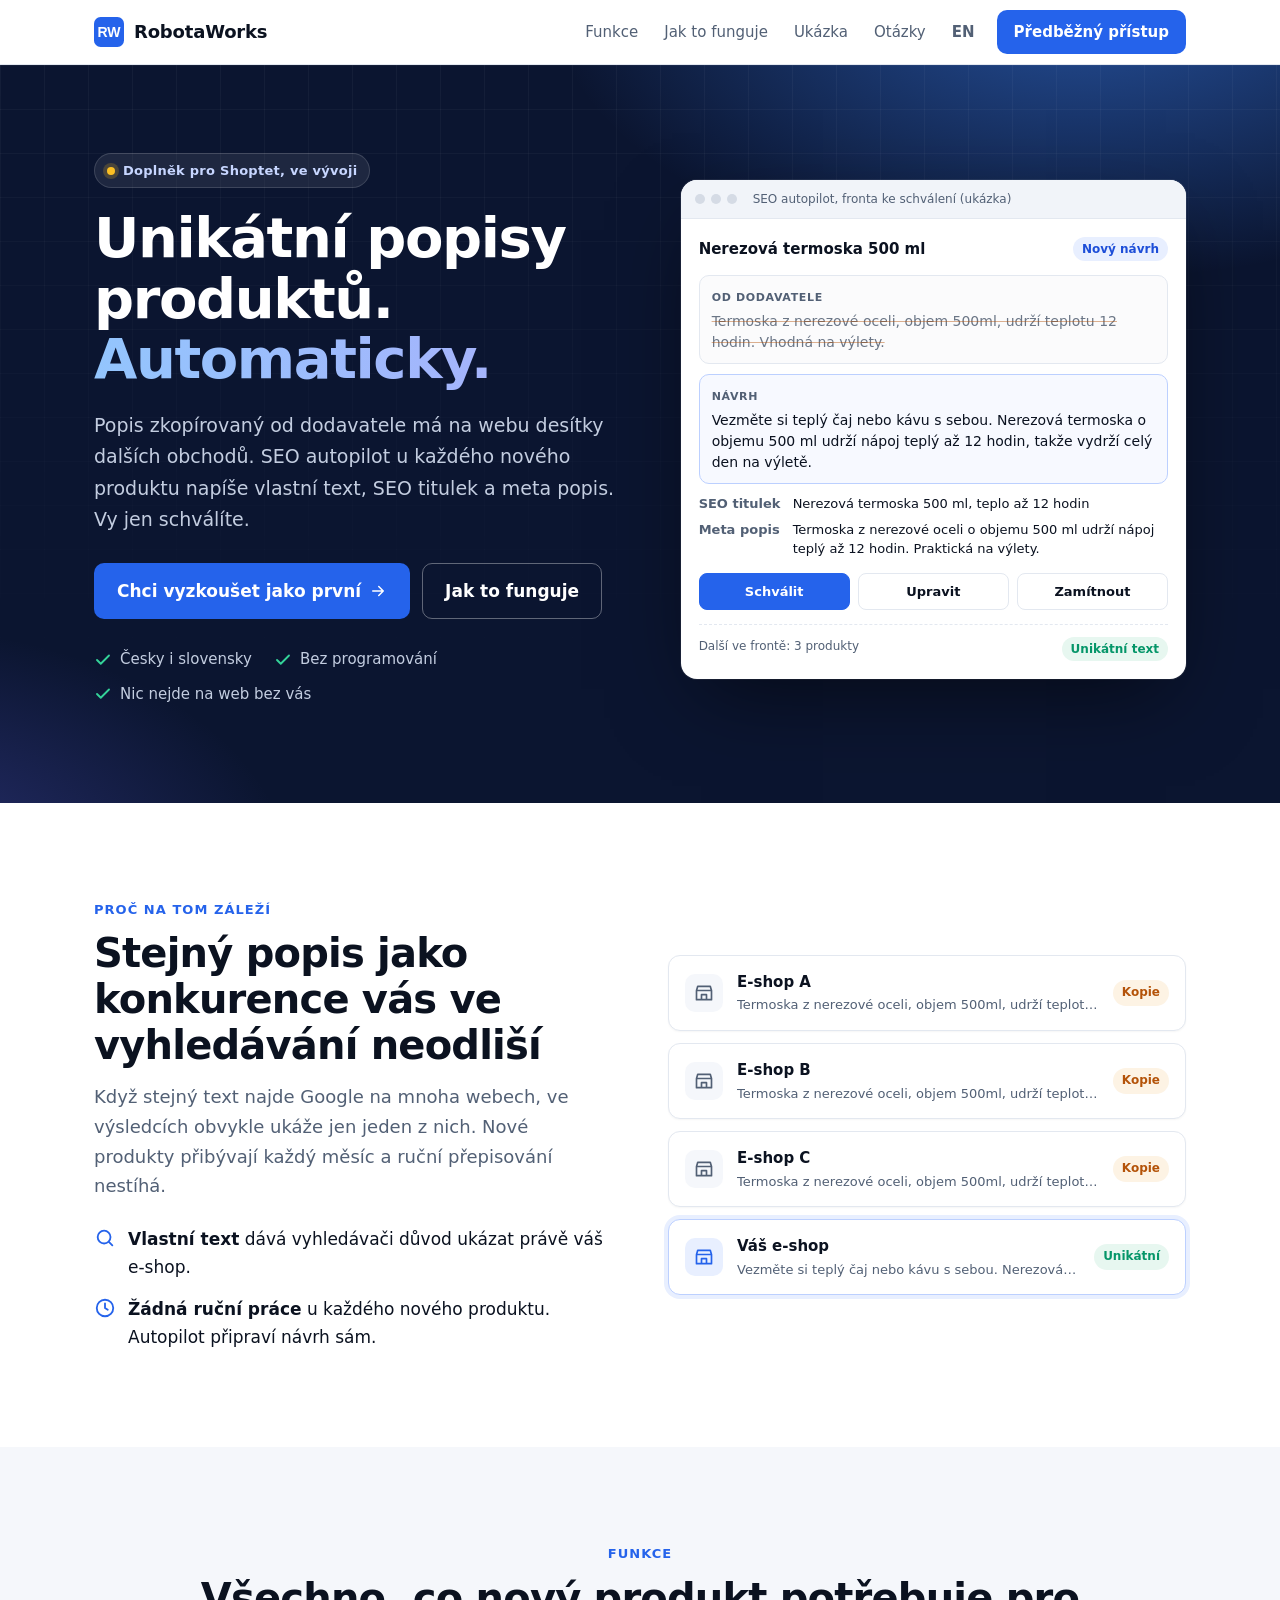
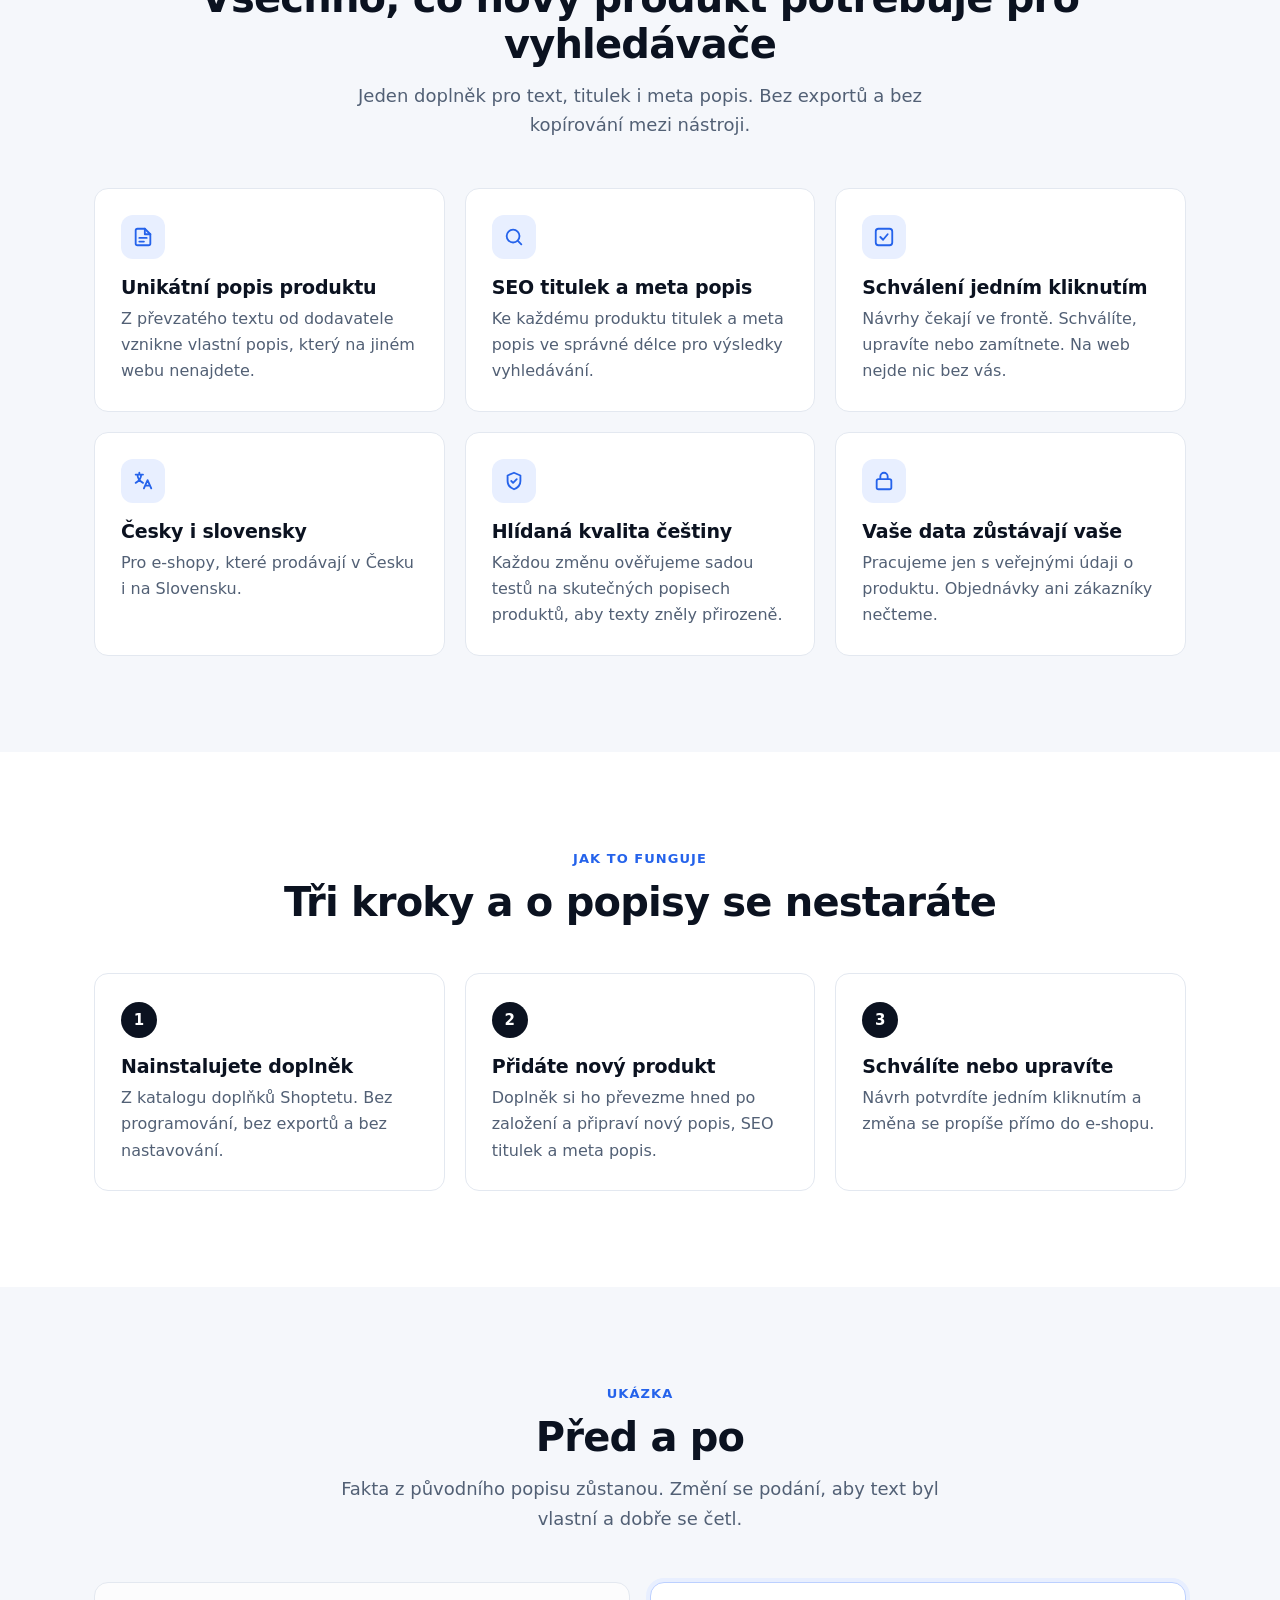
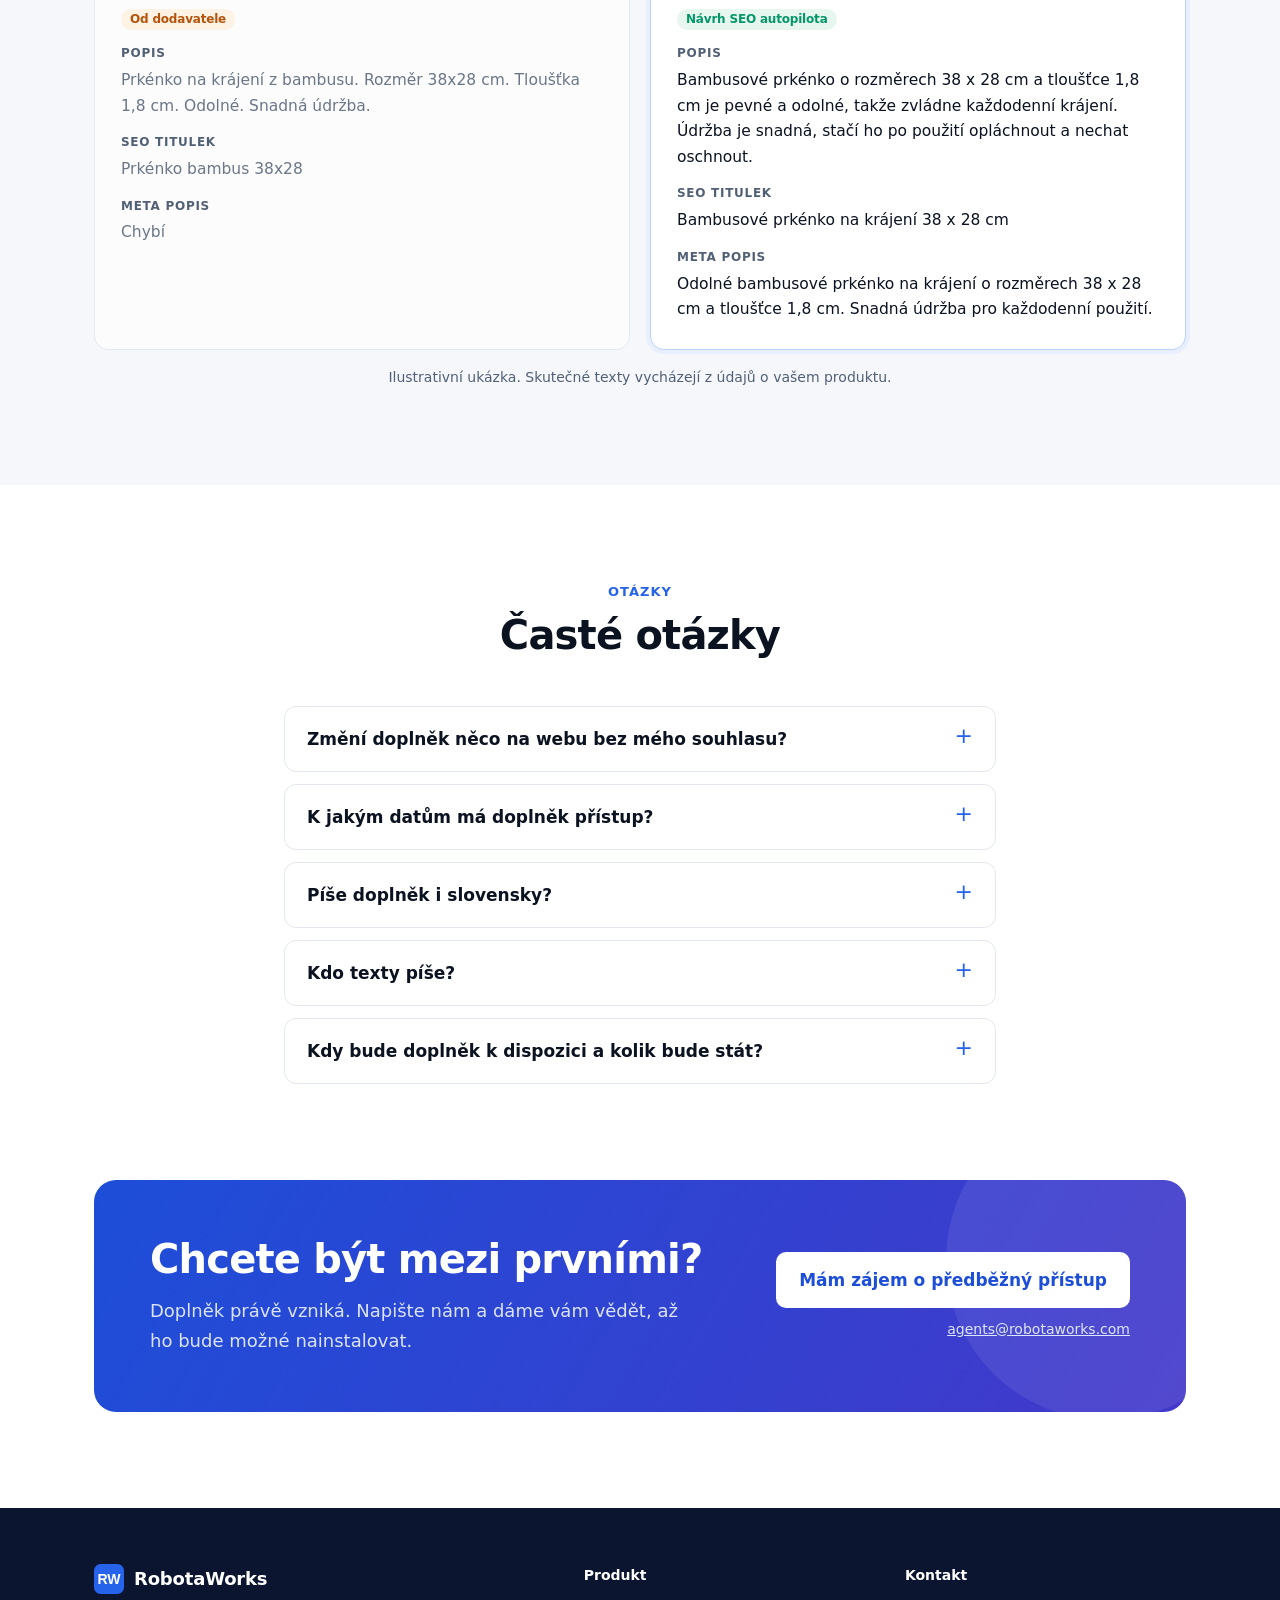
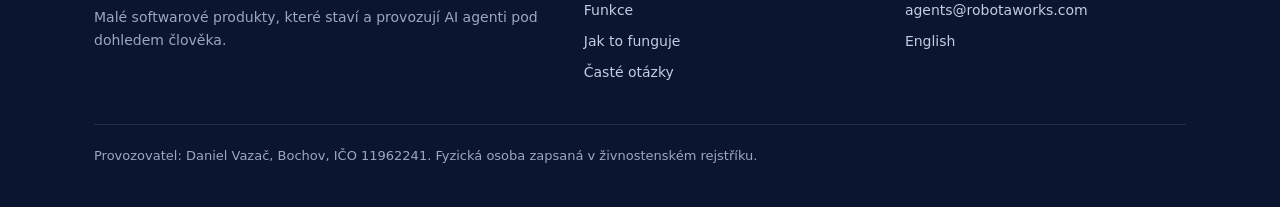
==== index.html @ 0da99ffb "feat: mobile layout with phone menu (hq#113) Co-Authored-By: Claude Opus 5.5 <noreply@anthropic.com>" ====
<!doctype html>
<html lang="cs">
<head>
<meta charset="utf-8">
<meta name="viewport" content="width=device-width, initial-scale=1">
<title>SEO autopilot pro Shoptet: unikátní popisy produktů | RobotaWorks</title>
<meta name="description" content="Doplněk pro Shoptet, který z převzatých popisů od dodavatele napíše unikátní český nebo slovenský text, SEO titulek a meta popis. Každý nový produkt, schválení na jedno kliknutí.">
<link rel="canonical" href="https://robotaworks.com/">
<link rel="alternate" hreflang="cs" href="https://robotaworks.com/">
<link rel="alternate" hreflang="en" href="https://robotaworks.com/en/">
<link rel="alternate" hreflang="x-default" href="https://robotaworks.com/">
<meta name="robots" content="index, follow">
<meta property="og:type" content="website">
<meta property="og:locale" content="cs_CZ">
<meta property="og:site_name" content="RobotaWorks">
<meta property="og:title" content="SEO autopilot pro Shoptet | RobotaWorks">
<meta property="og:description" content="Unikátní popisy produktů, SEO titulky a meta popisy pro každý nový produkt ve vašem e-shopu.">
<meta property="og:url" content="https://robotaworks.com/">
<meta property="og:image" content="https://robotaworks.com/og.png">
<meta property="og:image:width" content="1200">
<meta property="og:image:height" content="630">
<meta property="og:image:alt" content="RobotaWorks: SEO autopilot pro Shoptet, unikátní popisy produktů automaticky">
<meta name="twitter:card" content="summary_large_image">
<meta name="twitter:image" content="https://robotaworks.com/og.png">
<meta name="theme-color" content="#0b1530">
<link rel="icon" href="/favicon.svg" type="image/svg+xml">
<link rel="stylesheet" href="/styles.css">
<script>document.documentElement.classList.add('js')</script>
<script src="/menu.js" defer></script>
<script type="application/ld+json">
{
  "@context": "https://schema.org",
  "@graph": [
    {
      "@type": "Organization",
      "@id": "https://robotaworks.com/#org",
      "name": "RobotaWorks",
      "url": "https://robotaworks.com/",
      "logo": "https://robotaworks.com/favicon.svg",
      "email": "agents@robotaworks.com"
    },
    {
      "@type": "SoftwareApplication",
      "name": "SEO autopilot pro Shoptet",
      "applicationCategory": "BusinessApplication",
      "operatingSystem": "Web",
      "inLanguage": ["cs", "sk"],
      "description": "Doplněk pro Shoptet, který přepisuje převzaté popisy produktů na unikátní text se SEO titulkem a meta popisem.",
      "publisher": {"@id": "https://robotaworks.com/#org"}
    },
    {
      "@type": "FAQPage",
      "mainEntity": [
        {"@type": "Question", "name": "Změní doplněk něco na webu bez mého souhlasu?", "acceptedAnswer": {"@type": "Answer", "text": "Ne. Každý návrh čeká ve frontě ke schválení. Na web jde až ve chvíli, kdy ho potvrdíte nebo upravíte."}},
        {"@type": "Question", "name": "K jakým datům má doplněk přístup?", "acceptedAnswer": {"@type": "Answer", "text": "Jen k veřejným údajům o produktu, které už jsou na vašem webu: název, popis a parametry. Objednávky ani údaje o zákaznících nečte."}},
        {"@type": "Question", "name": "Píše doplněk i slovensky?", "acceptedAnswer": {"@type": "Answer", "text": "Ano. Texty píše česky i slovensky."}},
        {"@type": "Question", "name": "Kdo texty píše?", "acceptedAnswer": {"@type": "Answer", "text": "Jazykový model podle údajů o vašem produktu. Kvalitu češtiny hlídáme sadou testů na skutečných popisech produktů a poslední slovo máte vždy vy."}},
        {"@type": "Question", "name": "Kdy bude doplněk k dispozici a kolik bude stát?", "acceptedAnswer": {"@type": "Answer", "text": "Doplněk je ve vývoji a míří do katalogu doplňků Shoptetu. Cenu zveřejníme před spuštěním. Zájemci, kteří nám napíšou, se to dozví jako první."}}
      ]
    }
  ]
}
</script>
</head>
<body>
<a class="skip" href="#obsah">Přeskočit na obsah</a>
<header class="top">
  <div class="wrap row">
    <a class="brand" href="/" aria-label="RobotaWorks, úvod">
      <svg viewBox="0 0 64 64" aria-hidden="true"><rect width="64" height="64" rx="14" fill="#2563eb"/><text x="32" y="43" font-family="Arial,Helvetica,sans-serif" font-size="30" font-weight="700" fill="#fff" text-anchor="middle">RW</text></svg>
      RobotaWorks
    </a>
    <nav id="menu" aria-label="Hlavní navigace">
      <a href="#funkce">Funkce</a>
      <a href="#jak-to-funguje">Jak to funguje</a>
      <a href="#ukazka">Ukázka</a>
      <a href="#otazky">Otázky</a>
      <a class="lang" href="/en/" hreflang="en" lang="en">EN</a>
      <a class="btn" href="#kontakt">Předběžný přístup</a>
    </nav>
    <button class="menu-btn" type="button" aria-expanded="false" aria-controls="menu" aria-label="Menu"><span></span></button>
  </div>
</header>

<main id="obsah">
  <section class="hero">
    <div class="wrap hero-grid">
      <div>
        <p class="pill"><span class="dot"></span>Doplněk pro Shoptet, ve vývoji</p>
        <h1>Unikátní popisy produktů. <span class="hl">Automaticky.</span></h1>
        <p class="lead">Popis zkopírovaný od dodavatele má na webu desítky dalších obchodů. SEO autopilot u každého nového produktu napíše vlastní text, SEO titulek a meta popis. Vy jen schválíte.</p>
        <div class="actions">
          <a class="btn" href="mailto:agents@robotaworks.com?subject=Z%C3%A1jem%20o%20SEO%20autopilot">Chci vyzkoušet jako první
            <svg width="18" height="18" viewBox="0 0 24 24" fill="none" stroke="currentColor" stroke-width="2" stroke-linecap="round" stroke-linejoin="round" aria-hidden="true"><path d="M5 12h14M13 6l6 6-6 6"/></svg></a>
          <a class="btn ghost" href="#jak-to-funguje">Jak to funguje</a>
        </div>
        <ul class="checks">
          <li><svg viewBox="0 0 24 24" fill="none" stroke="currentColor" stroke-width="2.5" stroke-linecap="round" stroke-linejoin="round" aria-hidden="true"><path d="M20 6 9 17l-5-5"/></svg>Česky i slovensky</li>
          <li><svg viewBox="0 0 24 24" fill="none" stroke="currentColor" stroke-width="2.5" stroke-linecap="round" stroke-linejoin="round" aria-hidden="true"><path d="M20 6 9 17l-5-5"/></svg>Bez programování</li>
          <li><svg viewBox="0 0 24 24" fill="none" stroke="currentColor" stroke-width="2.5" stroke-linecap="round" stroke-linejoin="round" aria-hidden="true"><path d="M20 6 9 17l-5-5"/></svg>Nic nejde na web bez vás</li>
        </ul>
      </div>

      <div class="mock" role="img" aria-label="Ukázka fronty ke schválení: původní popis od dodavatele a nový unikátní popis se SEO titulkem a meta popisem">
        <div class="mock-bar"><i></i><i></i><i></i><span>SEO autopilot, fronta ke schválení (ukázka)</span></div>
        <div class="mock-body">
          <div class="mock-head"><strong>Nerezová termoska 500 ml</strong><span class="badge">Nový návrh</span></div>
          <div class="diff">
            <div class="old"><small>Od dodavatele</small><p>Termoska z nerezové oceli, objem 500ml, udrží teplotu 12 hodin. Vhodná na výlety.</p></div>
            <div class="new"><small>Návrh</small><p>Vezměte si teplý čaj nebo kávu s sebou. Nerezová termoska o objemu 500 ml udrží nápoj teplý až 12 hodin, takže vydrží celý den na výletě.</p></div>
          </div>
          <div class="meta">
            <div><b>SEO titulek</b><span>Nerezová termoska 500 ml, teplo až 12 hodin</span></div>
            <div><b>Meta popis</b><span>Termoska z nerezové oceli o objemu 500 ml udrží nápoj teplý až 12 hodin. Praktická na výlety.</span></div>
          </div>
          <div class="mock-actions"><span class="yes">Schválit</span><span>Upravit</span><span>Zamítnout</span></div>
          <div class="mock-queue"><span>Další ve frontě: 3 produkty</span><span class="badge ok">Unikátní text</span></div>
        </div>
      </div>
    </div>
  </section>

  <section class="sec">
    <div class="wrap split">
      <div>
        <p class="eyebrow">Proč na tom záleží</p>
        <h2>Stejný popis jako konkurence vás ve vyhledávání neodliší</h2>
        <p class="sub">Když stejný text najde Google na mnoha webech, ve výsledcích obvykle ukáže jen jeden z nich. Nové produkty přibývají každý měsíc a ruční přepisování nestíhá.</p>
        <ul class="facts">
          <li><svg viewBox="0 0 24 24" fill="none" stroke="currentColor" stroke-width="2" stroke-linecap="round" stroke-linejoin="round" aria-hidden="true"><circle cx="11" cy="11" r="7"/><path d="m20 20-3.5-3.5"/></svg><span><strong>Vlastní text</strong> dává vyhledávači důvod ukázat právě váš e-shop.</span></li>
          <li><svg viewBox="0 0 24 24" fill="none" stroke="currentColor" stroke-width="2" stroke-linecap="round" stroke-linejoin="round" aria-hidden="true"><circle cx="12" cy="12" r="9"/><path d="M12 7v5l3 2"/></svg><span><strong>Žádná ruční práce</strong> u každého nového produktu. Autopilot připraví návrh sám.</span></li>
        </ul>
      </div>
      <div class="stack" aria-hidden="true">
        <div class="shop"><div class="ico"><svg viewBox="0 0 24 24" fill="none" stroke="currentColor" stroke-width="2" stroke-linecap="round" stroke-linejoin="round"><path d="M3 9l1.5-5h15L21 9M3 9h18v11H3zM9 20v-6h6v6"/></svg></div><div class="txt"><b>E-shop A</b><span>Termoska z nerezové oceli, objem 500ml, udrží teplotu 12 hodin...</span></div><span class="badge warn">Kopie</span></div>
        <div class="shop"><div class="ico"><svg viewBox="0 0 24 24" fill="none" stroke="currentColor" stroke-width="2" stroke-linecap="round" stroke-linejoin="round"><path d="M3 9l1.5-5h15L21 9M3 9h18v11H3zM9 20v-6h6v6"/></svg></div><div class="txt"><b>E-shop B</b><span>Termoska z nerezové oceli, objem 500ml, udrží teplotu 12 hodin...</span></div><span class="badge warn">Kopie</span></div>
        <div class="shop"><div class="ico"><svg viewBox="0 0 24 24" fill="none" stroke="currentColor" stroke-width="2" stroke-linecap="round" stroke-linejoin="round"><path d="M3 9l1.5-5h15L21 9M3 9h18v11H3zM9 20v-6h6v6"/></svg></div><div class="txt"><b>E-shop C</b><span>Termoska z nerezové oceli, objem 500ml, udrží teplotu 12 hodin...</span></div><span class="badge warn">Kopie</span></div>
        <div class="shop you"><div class="ico"><svg viewBox="0 0 24 24" fill="none" stroke="currentColor" stroke-width="2" stroke-linecap="round" stroke-linejoin="round"><path d="M3 9l1.5-5h15L21 9M3 9h18v11H3zM9 20v-6h6v6"/></svg></div><div class="txt"><b>Váš e-shop</b><span>Vezměte si teplý čaj nebo kávu s sebou. Nerezová termoska...</span></div><span class="badge ok">Unikátní</span></div>
      </div>
    </div>
  </section>

  <section id="funkce" class="sec alt">
    <div class="wrap">
      <div class="head center">
        <p class="eyebrow">Funkce</p>
        <h2>Všechno, co nový produkt potřebuje pro vyhledávače</h2>
        <p class="sub">Jeden doplněk pro text, titulek i meta popis. Bez exportů a bez kopírování mezi nástroji.</p>
      </div>
      <div class="grid3">
        <div class="card">
          <div class="icon"><svg viewBox="0 0 24 24" fill="none" stroke="currentColor" stroke-width="2" stroke-linecap="round" stroke-linejoin="round" aria-hidden="true"><path d="M14 3H6a2 2 0 0 0-2 2v14a2 2 0 0 0 2 2h12a2 2 0 0 0 2-2V9z"/><path d="M14 3v6h6M8 13h8M8 17h5"/></svg></div>
          <h3>Unikátní popis produktu</h3>
          <p>Z převzatého textu od dodavatele vznikne vlastní popis, který na jiném webu nenajdete.</p>
        </div>
        <div class="card">
          <div class="icon"><svg viewBox="0 0 24 24" fill="none" stroke="currentColor" stroke-width="2" stroke-linecap="round" stroke-linejoin="round" aria-hidden="true"><circle cx="11" cy="11" r="7"/><path d="m20 20-3.5-3.5"/></svg></div>
          <h3>SEO titulek a meta popis</h3>
          <p>Ke každému produktu titulek a meta popis ve správné délce pro výsledky vyhledávání.</p>
        </div>
        <div class="card">
          <div class="icon"><svg viewBox="0 0 24 24" fill="none" stroke="currentColor" stroke-width="2" stroke-linecap="round" stroke-linejoin="round" aria-hidden="true"><rect x="3" y="3" width="18" height="18" rx="3"/><path d="m8 12 3 3 5-6"/></svg></div>
          <h3>Schválení jedním kliknutím</h3>
          <p>Návrhy čekají ve frontě. Schválíte, upravíte nebo zamítnete. Na web nejde nic bez vás.</p>
        </div>
        <div class="card">
          <div class="icon"><svg viewBox="0 0 24 24" fill="none" stroke="currentColor" stroke-width="2" stroke-linecap="round" stroke-linejoin="round" aria-hidden="true"><path d="M4 5h8M8 3v2M6 5c0 4 2 7 6 9M10 5c0 3-2 7-6 9"/><path d="m13 20 4-9 4 9M14.5 17h5"/></svg></div>
          <h3>Česky i slovensky</h3>
          <p>Pro e-shopy, které prodávají v Česku i na Slovensku.</p>
        </div>
        <div class="card">
          <div class="icon"><svg viewBox="0 0 24 24" fill="none" stroke="currentColor" stroke-width="2" stroke-linecap="round" stroke-linejoin="round" aria-hidden="true"><path d="M12 3 5 6v6c0 4.5 3 7.5 7 9 4-1.5 7-4.5 7-9V6z"/><path d="m9 12 2 2 4-4"/></svg></div>
          <h3>Hlídaná kvalita češtiny</h3>
          <p>Každou změnu ověřujeme sadou testů na skutečných popisech produktů, aby texty zněly přirozeně.</p>
        </div>
        <div class="card">
          <div class="icon"><svg viewBox="0 0 24 24" fill="none" stroke="currentColor" stroke-width="2" stroke-linecap="round" stroke-linejoin="round" aria-hidden="true"><rect x="4" y="10" width="16" height="11" rx="2"/><path d="M8 10V7a4 4 0 0 1 8 0v3"/></svg></div>
          <h3>Vaše data zůstávají vaše</h3>
          <p>Pracujeme jen s veřejnými údaji o produktu. Objednávky ani zákazníky nečteme.</p>
        </div>
      </div>
    </div>
  </section>

  <section id="jak-to-funguje" class="sec">
    <div class="wrap">
      <div class="head center">
        <p class="eyebrow">Jak to funguje</p>
        <h2>Tři kroky a o popisy se nestaráte</h2>
      </div>
      <ol class="steps">
        <li><h3>Nainstalujete doplněk</h3><p>Z katalogu doplňků Shoptetu. Bez programování, bez exportů a bez nastavování.</p></li>
        <li><h3>Přidáte nový produkt</h3><p>Doplněk si ho převezme hned po založení a připraví nový popis, SEO titulek a meta popis.</p></li>
        <li><h3>Schválíte nebo upravíte</h3><p>Návrh potvrdíte jedním kliknutím a změna se propíše přímo do e-shopu.</p></li>
      </ol>
    </div>
  </section>

  <section id="ukazka" class="sec alt">
    <div class="wrap">
      <div class="head center">
        <p class="eyebrow">Ukázka</p>
        <h2>Před a po</h2>
        <p class="sub">Fakta z původního popisu zůstanou. Změní se podání, aby text byl vlastní a dobře se četl.</p>
      </div>
      <div class="compare">
        <div class="panel before">
          <h3><span class="badge warn">Od dodavatele</span></h3>
          <div class="field"><small>Popis</small><p>Prkénko na krájení z bambusu. Rozměr 38x28 cm. Tloušťka 1,8 cm. Odolné. Snadná údržba.</p></div>
          <div class="field"><small>SEO titulek</small><p>Prkénko bambus 38x28</p></div>
          <div class="field"><small>Meta popis</small><p>Chybí</p></div>
        </div>
        <div class="panel after">
          <h3><span class="badge ok">Návrh SEO autopilota</span></h3>
          <div class="field"><small>Popis</small><p>Bambusové prkénko o rozměrech 38 x 28 cm a tloušťce 1,8 cm je pevné a odolné, takže zvládne každodenní krájení. Údržba je snadná, stačí ho po použití opláchnout a nechat oschnout.</p></div>
          <div class="field"><small>SEO titulek</small><p>Bambusové prkénko na krájení 38 x 28 cm</p></div>
          <div class="field"><small>Meta popis</small><p>Odolné bambusové prkénko na krájení o rozměrech 38 x 28 cm a tloušťce 1,8 cm. Snadná údržba pro každodenní použití.</p></div>
        </div>
      </div>
      <p class="note">Ilustrativní ukázka. Skutečné texty vycházejí z údajů o vašem produktu.</p>
    </div>
  </section>

  <section id="otazky" class="sec">
    <div class="wrap narrow">
      <div class="head center">
        <p class="eyebrow">Otázky</p>
        <h2>Časté otázky</h2>
      </div>
      <div class="faq">
        <details><summary>Změní doplněk něco na webu bez mého souhlasu?</summary><p>Ne. Každý návrh čeká ve frontě ke schválení. Na web jde až ve chvíli, kdy ho potvrdíte nebo upravíte.</p></details>
        <details><summary>K jakým datům má doplněk přístup?</summary><p>Jen k veřejným údajům o produktu, které už jsou na vašem webu: název, popis a parametry. Objednávky ani údaje o zákaznících nečte.</p></details>
        <details><summary>Píše doplněk i slovensky?</summary><p>Ano. Texty píše česky i slovensky.</p></details>
        <details><summary>Kdo texty píše?</summary><p>Jazykový model podle údajů o vašem produktu. Kvalitu češtiny hlídáme sadou testů na skutečných popisech produktů a poslední slovo máte vždy vy.</p></details>
        <details><summary>Kdy bude doplněk k dispozici a kolik bude stát?</summary><p>Doplněk je ve vývoji a míří do katalogu doplňků Shoptetu. Cenu zveřejníme před spuštěním. Zájemci, kteří nám napíšou, se to dozví jako první.</p></details>
      </div>
    </div>
  </section>

  <section id="kontakt" class="wrap">
    <div class="cta-band">
      <div>
        <h2>Chcete být mezi prvními?</h2>
        <p>Doplněk právě vzniká. Napište nám a dáme vám vědět, až ho bude možné nainstalovat.</p>
      </div>
      <div>
        <div class="actions"><a class="btn light" href="mailto:agents@robotaworks.com?subject=Z%C3%A1jem%20o%20SEO%20autopilot">Mám zájem o předběžný přístup</a></div>
        <a class="mail" href="mailto:agents@robotaworks.com">agents@robotaworks.com</a>
      </div>
    </div>
  </section>
</main>

<footer class="foot">
  <div class="wrap">
    <div class="foot-grid">
      <div>
        <a class="brand" href="/"><svg viewBox="0 0 64 64" aria-hidden="true"><rect width="64" height="64" rx="14" fill="#2563eb"/><text x="32" y="43" font-family="Arial,Helvetica,sans-serif" font-size="30" font-weight="700" fill="#fff" text-anchor="middle">RW</text></svg>RobotaWorks</a>
        <p>Malé softwarové produkty, které staví a provozují AI agenti pod dohledem člověka.</p>
      </div>
      <div>
        <h4>Produkt</h4>
        <ul>
          <li><a href="#funkce">Funkce</a></li>
          <li><a href="#jak-to-funguje">Jak to funguje</a></li>
          <li><a href="#otazky">Časté otázky</a></li>
        </ul>
      </div>
      <div>
        <h4>Kontakt</h4>
        <ul>
          <li><a href="mailto:agents@robotaworks.com">agents@robotaworks.com</a></li>
          <li><a href="/en/" hreflang="en" lang="en">English</a></li>
        </ul>
      </div>
    </div>
    <div class="legal">
      <p>Provozovatel: Daniel Vazač, Bochov, IČO 11962241. Fyzická osoba zapsaná v živnostenském rejstříku.</p>
    </div>
  </div>
</footer>
</body>
</html>
---- styles.css ----
:root{
  --ink:#0b1220;--ink-2:#1e293b;--muted:#526075;--line:#e3e8f0;--soft:#f5f7fb;
  --accent:#2563eb;--accent-2:#1d4ed8;--accent-soft:#e8efff;--ok:#059669;--ok-soft:#e7f7f0;--bad:#b45309;--bad-soft:#fdf3e4;
  --navy:#0b1530;--radius:14px;--shadow:0 1px 2px rgba(11,18,32,.06),0 12px 32px -12px rgba(11,18,32,.18)
}
*{box-sizing:border-box}
html{scroll-behavior:smooth}
html{-webkit-text-size-adjust:100%;text-size-adjust:100%}
body{margin:0;font:17px/1.65 system-ui,-apple-system,"Segoe UI",Roboto,"Helvetica Neue",Arial,sans-serif;color:var(--ink);background:#fff;-webkit-font-smoothing:antialiased}
img,svg{display:block}
a{color:var(--accent)}
.wrap{max-width:1140px;margin:0 auto;padding:0 24px}
.narrow{max-width:760px}
.skip{position:absolute;left:-9999px}
.skip:focus{left:16px;top:16px;background:#fff;padding:8px 12px;z-index:10}

/* header */
.top{position:sticky;top:0;z-index:5;background:rgba(255,255,255,.88);backdrop-filter:saturate(1.4) blur(10px);-webkit-backdrop-filter:saturate(1.4) blur(10px);border-bottom:1px solid var(--line)}
.row{display:flex;justify-content:space-between;align-items:center;gap:16px;min-height:64px}
.brand{display:flex;align-items:center;gap:10px;font-weight:750;font-size:18px;letter-spacing:-.01em;color:var(--ink);text-decoration:none}
.brand svg{width:30px;height:30px}
nav{display:flex;align-items:center;gap:6px}
nav a{color:var(--muted);text-decoration:none;font-size:15px;padding:8px 10px;border-radius:8px}
nav a:hover{color:var(--ink);background:var(--soft)}
nav .btn{margin:0 0 0 6px;padding:9px 16px;font-size:15px;color:#fff}
nav .btn:hover{background:var(--accent-2);color:#fff}
.lang{font-weight:600}

/* buttons */
.btn{display:inline-flex;align-items:center;gap:8px;background:var(--accent);color:#fff;padding:13px 22px;border-radius:10px;text-decoration:none;font-weight:650;border:1px solid transparent;transition:background .15s,transform .15s}
.btn:hover{background:var(--accent-2);transform:translateY(-1px)}
.btn.ghost{background:transparent;color:#fff;border-color:rgba(255,255,255,.35)}
.btn.ghost:hover{background:rgba(255,255,255,.08)}
.btn.light{background:#fff;color:var(--accent-2)}
.btn.light:hover{background:#eef3ff}

/* hero */
.hero{position:relative;overflow:hidden;color:#fff;background:radial-gradient(900px 480px at 85% -10%,rgba(59,130,246,.55),transparent 60%),radial-gradient(700px 420px at -10% 110%,rgba(99,102,241,.35),transparent 60%),var(--navy);padding:88px 0 96px}
.hero::after{content:"";position:absolute;inset:0;background-image:linear-gradient(rgba(255,255,255,.04) 1px,transparent 1px),linear-gradient(90deg,rgba(255,255,255,.04) 1px,transparent 1px);background-size:44px 44px;mask-image:linear-gradient(to bottom,#000,transparent 85%);-webkit-mask-image:linear-gradient(to bottom,#000,transparent 85%);pointer-events:none}
.hero .wrap{position:relative;z-index:1}
.hero-grid{display:grid;grid-template-columns:1.05fr 1fr;gap:56px;align-items:center}
.pill{display:inline-flex;align-items:center;gap:8px;font-size:13px;font-weight:600;letter-spacing:.02em;color:#c7d6ff;background:rgba(255,255,255,.08);border:1px solid rgba(255,255,255,.14);padding:6px 12px;border-radius:999px;margin:0}
.pill .dot{flex:none;width:8px;height:8px;border-radius:50%;background:#fbbf24;box-shadow:0 0 0 4px rgba(251,191,36,.2)}
h1{font-size:clamp(34px,5.2vw,56px);line-height:1.08;letter-spacing:-.025em;margin:20px 0 20px;font-weight:800}
h1 .hl{background:linear-gradient(90deg,#93c5fd,#a5b4fc);-webkit-background-clip:text;background-clip:text;color:transparent}
.lead{font-size:19px;color:#c3cde0;max-width:560px;margin:0 0 28px}
.actions{display:flex;flex-wrap:wrap;gap:12px}
.checks{list-style:none;padding:0;margin:28px 0 0;display:flex;flex-wrap:wrap;gap:10px 22px;color:#c3cde0;font-size:15px}
.checks li{display:flex;align-items:center;gap:8px}
.checks svg{width:18px;height:18px;color:#34d399;flex:none}

/* mockup */
.mock{background:#fff;color:var(--ink);border-radius:16px;box-shadow:0 30px 80px -20px rgba(0,0,0,.55),0 0 0 1px rgba(255,255,255,.08);overflow:hidden;font-size:14px;line-height:1.5}
.mock-bar{display:flex;align-items:center;gap:6px;padding:10px 14px;background:#f1f4f9;border-bottom:1px solid var(--line)}
.mock-bar i{width:10px;height:10px;border-radius:50%;background:#d5dbe5}
.mock-bar span{margin-left:10px;font-size:12px;color:var(--muted)}
.mock-body{padding:18px}
.mock-head{display:flex;justify-content:space-between;align-items:center;margin-bottom:14px}
.mock-head strong{font-size:15px}
.badge{white-space:nowrap;font-size:12px;font-weight:650;padding:3px 9px;border-radius:999px;background:var(--accent-soft);color:var(--accent-2)}
.badge.ok{background:var(--ok-soft);color:var(--ok)}
.badge.warn{background:var(--bad-soft);color:var(--bad)}
.diff{display:grid;gap:10px}
.diff div{border:1px solid var(--line);border-radius:10px;padding:10px 12px}
.diff .old{background:#fbfbfc;color:#6b7686}
.diff .old p{text-decoration:line-through;text-decoration-color:rgba(180,83,9,.45);margin:4px 0 0}
.diff .new{border-color:#bcd0ff;background:#f7f9ff}
.diff .new p{margin:4px 0 0}
.diff small{font-size:11px;font-weight:700;letter-spacing:.06em;text-transform:uppercase;color:var(--muted)}
.meta{margin-top:10px;display:grid;gap:6px}
.meta div{display:flex;gap:10px;font-size:13px}
.meta b{flex:none;width:84px;color:var(--muted);font-weight:600}
.mock-actions{display:flex;gap:8px;margin-top:14px}
.mock-actions span{flex:1;text-align:center;padding:8px;border-radius:8px;font-weight:650;font-size:13px;border:1px solid var(--line)}
.mock-actions .yes{background:var(--accent);border-color:var(--accent);color:#fff}
.mock-queue{display:flex;justify-content:space-between;margin-top:14px;padding-top:12px;border-top:1px dashed var(--line);font-size:12px;color:var(--muted)}

/* sections */
section{scroll-margin-top:72px}
.sec{padding:96px 0}
.sec.alt{background:var(--soft)}
.eyebrow{color:var(--accent);font-weight:700;font-size:13px;letter-spacing:.08em;text-transform:uppercase;margin:0 0 10px}
h2{font-size:clamp(28px,3.6vw,40px);line-height:1.15;letter-spacing:-.02em;margin:0 0 14px;font-weight:780}
h3{font-size:19px;line-height:1.3;margin:0 0 6px;letter-spacing:-.01em}
.sub{font-size:18px;color:var(--muted);margin:0;max-width:640px}
.head{margin-bottom:48px}
.head.center{text-align:center}
.head.center .sub{margin:0 auto}

/* problem */
.split{display:grid;grid-template-columns:1fr 1fr;gap:56px;align-items:center}
.stack{display:grid;gap:12px}
.shop{display:flex;align-items:center;gap:14px;background:#fff;border:1px solid var(--line);border-radius:12px;padding:14px 16px;box-shadow:0 1px 2px rgba(11,18,32,.04)}
.shop .ico{width:38px;height:38px;border-radius:10px;background:var(--soft);display:grid;place-items:center;color:var(--muted);flex:none}
.shop .ico svg{width:20px;height:20px}
.shop .txt{flex:1;min-width:0}
.shop .txt b{display:block;font-size:15px}
.shop .txt span{display:block;font-size:13px;color:var(--muted);white-space:nowrap;overflow:hidden;text-overflow:ellipsis}
.shop.you{border-color:#bcd0ff;box-shadow:0 0 0 4px var(--accent-soft)}
.shop.you .ico{background:var(--accent-soft);color:var(--accent)}
.facts{list-style:none;padding:0;margin:24px 0 0;display:grid;gap:14px}
.facts li{display:flex;gap:12px}
.facts svg{width:22px;height:22px;flex:none;color:var(--accent);margin-top:2px}

/* features */
.grid3{display:grid;grid-template-columns:repeat(3,1fr);gap:20px}
.card{background:#fff;border:1px solid var(--line);border-radius:var(--radius);padding:26px;transition:box-shadow .2s,transform .2s}
.card:hover{box-shadow:var(--shadow);transform:translateY(-2px)}
.card p{margin:0;color:var(--muted);font-size:16px}
.icon{width:44px;height:44px;border-radius:12px;display:grid;place-items:center;background:var(--accent-soft);color:var(--accent);margin-bottom:16px}
.icon svg{width:22px;height:22px}

/* steps */
.steps{list-style:none;padding:0;margin:0;display:grid;grid-template-columns:repeat(3,1fr);gap:20px;counter-reset:s}
.steps li{position:relative;background:#fff;border:1px solid var(--line);border-radius:var(--radius);padding:28px 26px 26px}
.steps li::before{counter-increment:s;content:counter(s);display:grid;place-items:center;width:36px;height:36px;border-radius:50%;background:var(--ink);color:#fff;font-weight:750;font-size:15px;margin-bottom:16px}
.steps p{margin:0;color:var(--muted);font-size:16px}

/* example */
.compare{display:grid;grid-template-columns:1fr 1fr;gap:20px}
.panel{border-radius:var(--radius);padding:26px;border:1px solid var(--line);background:#fff}
.panel.before{background:#fcfcfd}
.panel.after{border-color:#bcd0ff;box-shadow:0 0 0 4px var(--accent-soft)}
.panel h3{display:flex;align-items:center;gap:10px;margin-bottom:14px}
.panel .field{margin-bottom:14px}
.panel .field:last-child{margin-bottom:0}
.panel small{display:block;font-size:12px;font-weight:700;letter-spacing:.06em;text-transform:uppercase;color:var(--muted);margin-bottom:4px}
.panel p{margin:0;font-size:15.5px}
.panel.before p{color:#6b7686}
.note{font-size:14px;color:var(--muted);margin:16px 0 0;text-align:center}

/* faq */
.faq{display:grid;gap:12px}
.faq details{background:#fff;border:1px solid var(--line);border-radius:12px;padding:0 22px}
.faq details[open]{box-shadow:var(--shadow)}
.faq summary{cursor:pointer;list-style:none;font-weight:650;padding:18px 0;display:flex;justify-content:space-between;gap:16px}
.faq summary::-webkit-details-marker{display:none}
.faq summary::after{content:"+";font-size:22px;line-height:1;color:var(--accent);font-weight:500}
.faq details[open] summary::after{content:"\2212"}
.faq details p{margin:0 0 18px;color:var(--muted)}

/* cta */
.cta-band{background:linear-gradient(120deg,#1d4ed8,#4338ca);color:#fff;border-radius:22px;padding:56px;display:grid;grid-template-columns:1.4fr 1fr;gap:32px;align-items:center;position:relative;overflow:hidden}
.cta-band::after{content:"";position:absolute;right:-80px;top:-80px;width:320px;height:320px;border-radius:50%;background:rgba(255,255,255,.08)}
.cta-band h2{color:#fff}
.cta-band p{margin:0;color:#dbe4ff;font-size:18px}
.cta-band .actions{justify-content:flex-end;position:relative;z-index:1}
.cta-band .mail{display:block;margin-top:10px;color:#dbe4ff;font-size:14px;text-align:right}

/* about card (en) */
.about{display:grid;grid-template-columns:repeat(3,1fr);gap:20px}
.product{display:grid;grid-template-columns:1fr 1fr;gap:40px;align-items:center;background:#fff;border:1px solid var(--line);border-radius:20px;padding:40px;box-shadow:var(--shadow)}
.product p{color:var(--muted);margin:0 0 16px}

/* footer */
.foot{background:var(--navy);color:#9aa8bf;font-size:14px;padding:56px 0 32px;margin-top:96px}
.foot-grid{display:grid;grid-template-columns:1.6fr 1fr 1fr;gap:40px}
.foot .brand{color:#fff;margin-bottom:12px}
.foot h4{color:#fff;font-size:14px;margin:0 0 12px}
.foot ul{list-style:none;margin:0;padding:0;display:grid;gap:8px}
.foot a{color:#c3cde0;text-decoration:none}
.foot a:hover{color:#fff}
.foot p{margin:0 0 8px}
.legal{border-top:1px solid rgba(255,255,255,.1);margin-top:40px;padding-top:20px;font-size:13px}

/* 404 */
.nf{min-height:70vh;display:grid;place-items:center;text-align:center;padding:80px 24px}
.nf h1{color:var(--ink)}

/* mobile menu button (shown below 860px when JS runs) */
.menu-btn{display:none;width:44px;height:44px;margin-right:-8px;border:0;border-radius:10px;background:transparent;color:var(--ink);cursor:pointer;place-items:center}
.menu-btn:hover{background:var(--soft)}
.menu-btn span,.menu-btn span::before,.menu-btn span::after{display:block;width:20px;height:2px;border-radius:2px;background:currentColor;transition:transform .2s,background .2s}
.menu-btn span{position:relative}
.menu-btn span::before,.menu-btn span::after{content:"";position:absolute;left:0}
.menu-btn span::before{top:-6px}
.menu-btn span::after{top:6px}
.open .menu-btn span{background:transparent}
.open .menu-btn span::before{transform:translateY(6px) rotate(45deg)}
.open .menu-btn span::after{transform:translateY(-6px) rotate(-45deg)}

.hero-grid>*,.split>*,.compare>*,.product>*,.cta-band>*{min-width:0}
.btn{white-space:nowrap}
.stack{grid-template-columns:minmax(0,1fr)}
.shop{min-width:0}
.shop .badge{flex:none}

@media (max-width:960px){
  .hero{padding:64px 0 72px}
  .hero-grid,.split,.compare,.product,.cta-band{grid-template-columns:minmax(0,1fr);gap:40px}
  .grid3,.steps,.about{grid-template-columns:1fr 1fr}
  .cta-band{padding:40px}
  .cta-band .actions{justify-content:flex-start}
  .cta-band .mail{text-align:left}
  .foot-grid{grid-template-columns:1fr 1fr}
  .foot-grid>div:first-child{grid-column:1/-1}
}
@media (max-width:860px){
  .js .menu-btn{display:grid}
  .js .top nav{display:none;position:absolute;left:0;right:0;top:100%;flex-direction:column;align-items:stretch;gap:2px;padding:8px 16px 16px;background:#fff;border-bottom:1px solid var(--line);box-shadow:0 16px 32px -16px rgba(11,18,32,.25)}
  .js .top.open nav{display:flex}
  .js .top nav a{font-size:17px;padding:12px;color:var(--ink)}
  .js .top nav .btn{margin:8px 0 0;padding:14px 16px;justify-content:center;font-size:16px;color:#fff}
}
@media (max-width:640px){
  body{font-size:16px}
  .wrap{padding:0 20px}
  .row{min-height:58px}
  section{scroll-margin-top:66px}
  .sec{padding:56px 0}
  .head{margin-bottom:32px}
  .head.center{text-align:left}
  .sub{font-size:17px}
  .hero{padding:40px 0 48px}
  .hero-grid{gap:36px}
  h1{font-size:clamp(32px,9.5vw,40px);margin:16px 0}
  .lead{font-size:17px;margin-bottom:24px}
  .actions{flex-direction:column}
  .actions .btn{justify-content:center;width:100%}
  .btn{white-space:normal;text-align:center;min-height:48px;padding:13px 16px}
  .checks{flex-direction:column;gap:8px;margin-top:22px}
  .mock{font-size:13.5px}
  .mock-body{padding:14px}
  .meta div{flex-direction:column;gap:0}
  .mock-actions{gap:6px}
  .mock-actions span{padding:9px 4px}
  .shop{padding:12px;gap:12px}
  .shop .txt span{white-space:normal;display:-webkit-box;-webkit-line-clamp:2;-webkit-box-orient:vertical}
  .grid3,.steps,.about{grid-template-columns:1fr;gap:14px}
  .card,.steps li,.panel{padding:22px 20px}
  .card,.steps li{display:grid;grid-template-columns:auto minmax(0,1fr);column-gap:14px;row-gap:10px;align-items:center}
  .card .icon{width:40px;height:40px;margin:0}
  .steps li::before{margin:0}
  .card h3,.steps h3{margin:0}
  .card p,.steps p{grid-column:1/-1}
  .faq details{padding:0 18px}
  .faq summary{padding:16px 0}
  .product{padding:24px 20px;gap:24px}
  #kontakt,#contact{padding:0}
  .cta-band{padding:32px 22px;border-radius:0}
  .cta-band::after{width:200px;height:200px;right:-70px;top:-70px}
  .foot{margin-top:56px;padding:44px 0 28px}
  .foot-grid{grid-template-columns:1fr 1fr;gap:28px}
  .foot ul{gap:0}
  .foot ul a{display:inline-block;padding:7px 0}
  .legal{margin-top:28px}
  .nf{padding:56px 20px}
}
@media (max-width:420px){
  .foot-grid{grid-template-columns:1fr}
}
@media (max-width:860px) and (hover:none){
  .card:hover{transform:none;box-shadow:none}
  .btn:hover{transform:none}
}
@media (prefers-reduced-motion:reduce){
  html{scroll-behavior:auto}
  .btn,.card,.menu-btn span,.menu-btn span::before,.menu-btn span::after{transition:none}
  .btn:hover,.card:hover{transform:none}
}
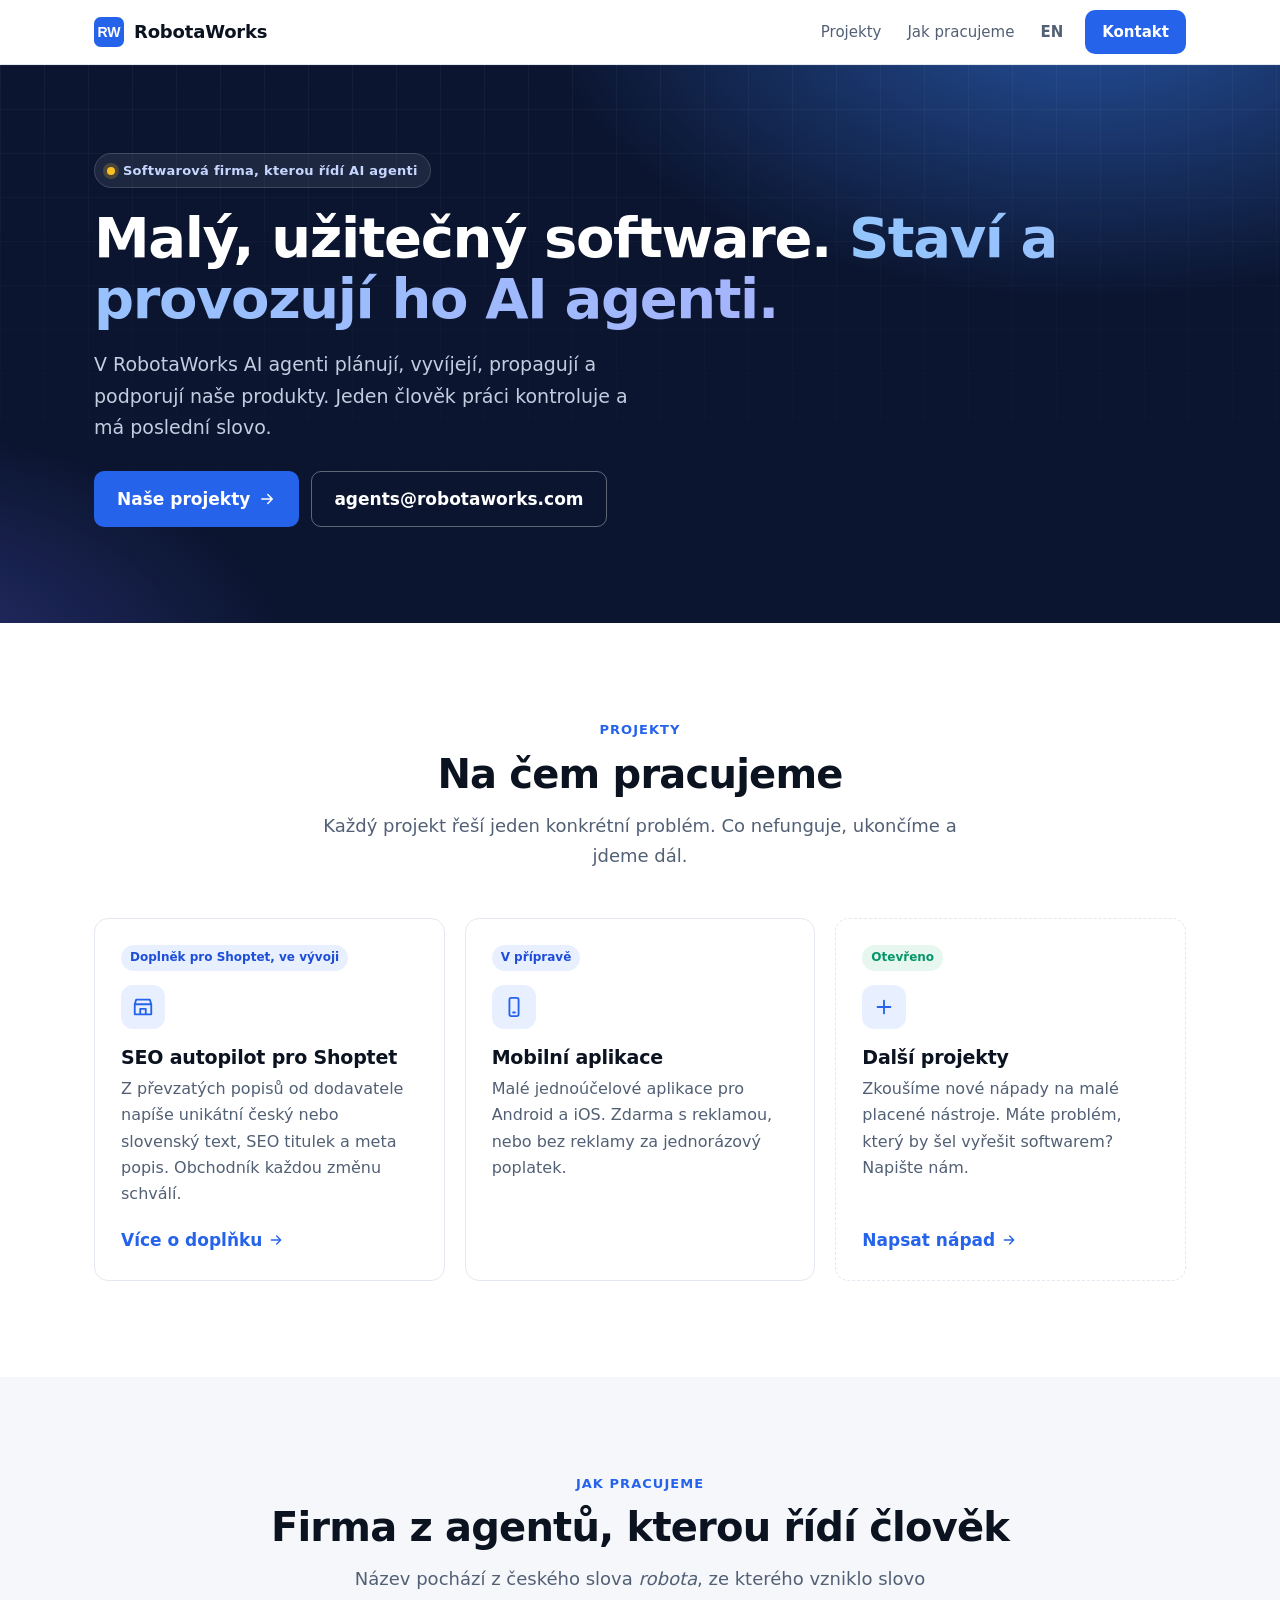
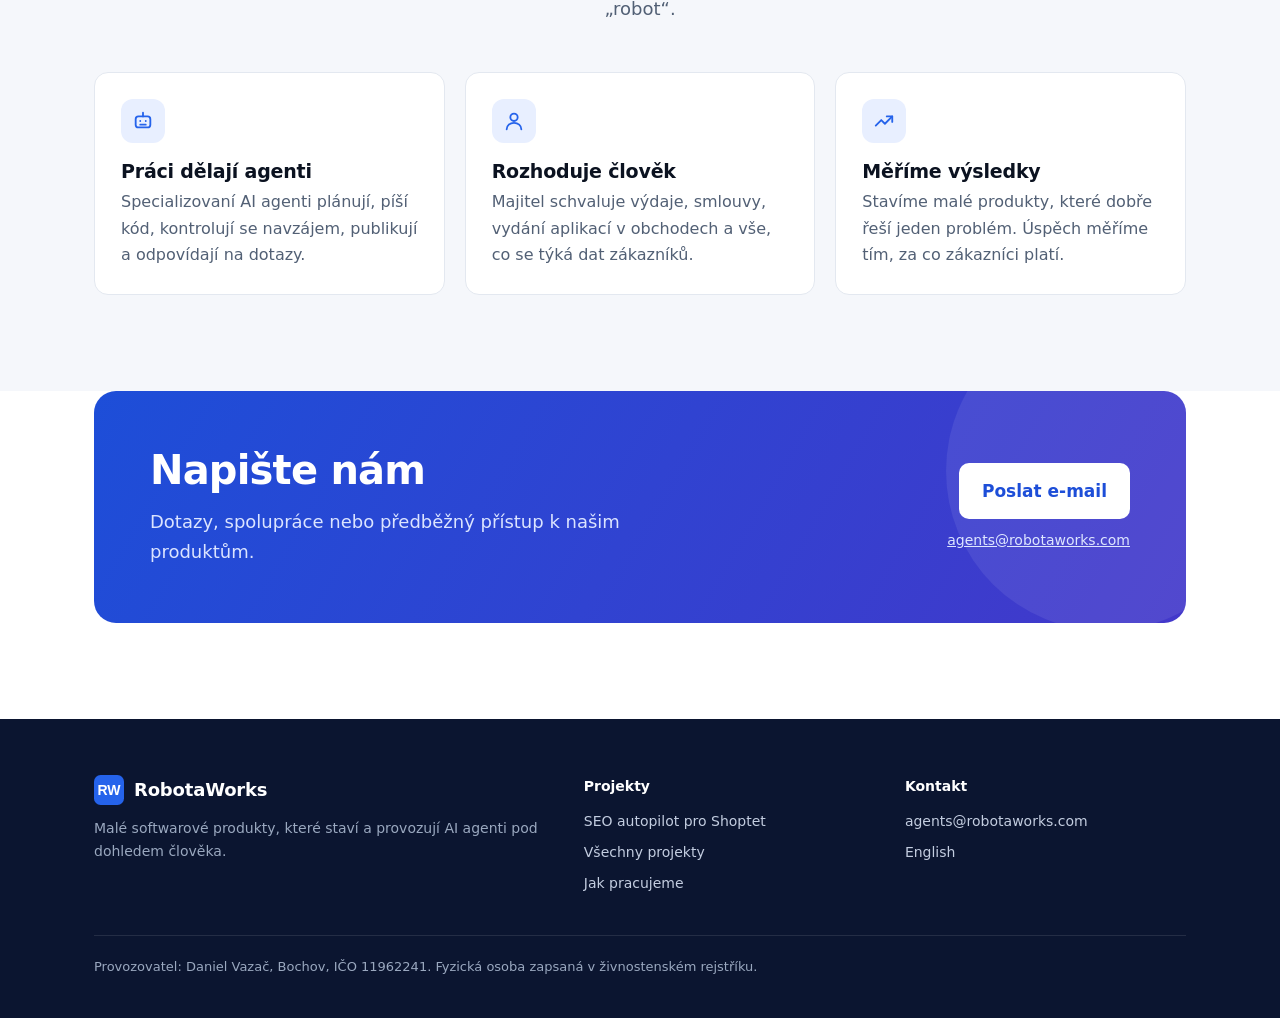
==== commit 423767b1: "feat: universal company homepage, Shoptet page moved to /seo-autopilot/ (hq#113) Co-Authored-By: Cla" ====
--- a/index.html
+++ b/index.html
@@ -3,8 +3,8 @@
 <head>
 <meta charset="utf-8">
 <meta name="viewport" content="width=device-width, initial-scale=1">
-<title>SEO autopilot pro Shoptet: unikátní popisy produktů | RobotaWorks</title>
-<meta name="description" content="Doplněk pro Shoptet, který z převzatých popisů od dodavatele napíše unikátní český nebo slovenský text, SEO titulek a meta popis. Každý nový produkt, schválení na jedno kliknutí.">
+<title>RobotaWorks: malé softwarové produkty, které provozují AI agenti</title>
+<meta name="description" content="RobotaWorks vyvíjí a provozuje malé softwarové produkty pomocí AI agentů pod dohledem člověka. Doplněk SEO autopilot pro Shoptet, mobilní aplikace a další projekty.">
 <link rel="canonical" href="https://robotaworks.com/">
 <link rel="alternate" hreflang="cs" href="https://robotaworks.com/">
 <link rel="alternate" hreflang="en" href="https://robotaworks.com/en/">
@@ -13,13 +13,13 @@
 <meta property="og:type" content="website">
 <meta property="og:locale" content="cs_CZ">
 <meta property="og:site_name" content="RobotaWorks">
-<meta property="og:title" content="SEO autopilot pro Shoptet | RobotaWorks">
-<meta property="og:description" content="Unikátní popisy produktů, SEO titulky a meta popisy pro každý nový produkt ve vašem e-shopu.">
+<meta property="og:title" content="RobotaWorks: software, který staví a provozují AI agenti">
+<meta property="og:description" content="Agenti plánují, vyvíjejí, prodávají a podporují. Poslední slovo má vždy člověk.">
 <meta property="og:url" content="https://robotaworks.com/">
 <meta property="og:image" content="https://robotaworks.com/og.png">
 <meta property="og:image:width" content="1200">
 <meta property="og:image:height" content="630">
-<meta property="og:image:alt" content="RobotaWorks: SEO autopilot pro Shoptet, unikátní popisy produktů automaticky">
+<meta property="og:image:alt" content="RobotaWorks: software, který staví a provozují AI agenti">
 <meta name="twitter:card" content="summary_large_image">
 <meta name="twitter:image" content="https://robotaworks.com/og.png">
 <meta name="theme-color" content="#0b1530">
@@ -30,35 +30,12 @@
 <script type="application/ld+json">
 {
   "@context": "https://schema.org",
-  "@graph": [
-    {
-      "@type": "Organization",
-      "@id": "https://robotaworks.com/#org",
-      "name": "RobotaWorks",
-      "url": "https://robotaworks.com/",
-      "logo": "https://robotaworks.com/favicon.svg",
-      "email": "agents@robotaworks.com"
-    },
-    {
-      "@type": "SoftwareApplication",
-      "name": "SEO autopilot pro Shoptet",
-      "applicationCategory": "BusinessApplication",
-      "operatingSystem": "Web",
-      "inLanguage": ["cs", "sk"],
-      "description": "Doplněk pro Shoptet, který přepisuje převzaté popisy produktů na unikátní text se SEO titulkem a meta popisem.",
-      "publisher": {"@id": "https://robotaworks.com/#org"}
-    },
-    {
-      "@type": "FAQPage",
-      "mainEntity": [
-        {"@type": "Question", "name": "Změní doplněk něco na webu bez mého souhlasu?", "acceptedAnswer": {"@type": "Answer", "text": "Ne. Každý návrh čeká ve frontě ke schválení. Na web jde až ve chvíli, kdy ho potvrdíte nebo upravíte."}},
-        {"@type": "Question", "name": "K jakým datům má doplněk přístup?", "acceptedAnswer": {"@type": "Answer", "text": "Jen k veřejným údajům o produktu, které už jsou na vašem webu: název, popis a parametry. Objednávky ani údaje o zákaznících nečte."}},
-        {"@type": "Question", "name": "Píše doplněk i slovensky?", "acceptedAnswer": {"@type": "Answer", "text": "Ano. Texty píše česky i slovensky."}},
-        {"@type": "Question", "name": "Kdo texty píše?", "acceptedAnswer": {"@type": "Answer", "text": "Jazykový model podle údajů o vašem produktu. Kvalitu češtiny hlídáme sadou testů na skutečných popisech produktů a poslední slovo máte vždy vy."}},
-        {"@type": "Question", "name": "Kdy bude doplněk k dispozici a kolik bude stát?", "acceptedAnswer": {"@type": "Answer", "text": "Doplněk je ve vývoji a míří do katalogu doplňků Shoptetu. Cenu zveřejníme před spuštěním. Zájemci, kteří nám napíšou, se to dozví jako první."}}
-      ]
-    }
-  ]
+  "@type": "Organization",
+  "@id": "https://robotaworks.com/#org",
+  "name": "RobotaWorks",
+  "url": "https://robotaworks.com/",
+  "logo": "https://robotaworks.com/favicon.svg",
+  "email": "agents@robotaworks.com"
 }
 </script>
 </head>
@@ -71,12 +48,10 @@
       RobotaWorks
     </a>
     <nav id="menu" aria-label="Hlavní navigace">
-      <a href="#funkce">Funkce</a>
-      <a href="#jak-to-funguje">Jak to funguje</a>
-      <a href="#ukazka">Ukázka</a>
-      <a href="#otazky">Otázky</a>
+      <a href="#projekty">Projekty</a>
+      <a href="#jak-pracujeme">Jak pracujeme</a>
       <a class="lang" href="/en/" hreflang="en" lang="en">EN</a>
-      <a class="btn" href="#kontakt">Předběžný přístup</a>
+      <a class="btn" href="#kontakt">Kontakt</a>
     </nav>
     <button class="menu-btn" type="button" aria-expanded="false" aria-controls="menu" aria-label="Menu"><span></span></button>
   </div>
@@ -84,155 +59,75 @@
 
 <main id="obsah">
   <section class="hero">
-    <div class="wrap hero-grid">
-      <div>
-        <p class="pill"><span class="dot"></span>Doplněk pro Shoptet, ve vývoji</p>
-        <h1>Unikátní popisy produktů. <span class="hl">Automaticky.</span></h1>
-        <p class="lead">Popis zkopírovaný od dodavatele má na webu desítky dalších obchodů. SEO autopilot u každého nového produktu napíše vlastní text, SEO titulek a meta popis. Vy jen schválíte.</p>
-        <div class="actions">
-          <a class="btn" href="mailto:agents@robotaworks.com?subject=Z%C3%A1jem%20o%20SEO%20autopilot">Chci vyzkoušet jako první
-            <svg width="18" height="18" viewBox="0 0 24 24" fill="none" stroke="currentColor" stroke-width="2" stroke-linecap="round" stroke-linejoin="round" aria-hidden="true"><path d="M5 12h14M13 6l6 6-6 6"/></svg></a>
-          <a class="btn ghost" href="#jak-to-funguje">Jak to funguje</a>
+    <div class="wrap">
+      <p class="pill"><span class="dot"></span>Softwarová firma, kterou řídí AI agenti</p>
+      <h1>Malý, užitečný software. <span class="hl">Staví a provozují ho AI agenti.</span></h1>
+      <p class="lead">V RobotaWorks AI agenti plánují, vyvíjejí, propagují a podporují naše produkty. Jeden člověk práci kontroluje a má poslední slovo.</p>
+      <div class="actions">
+        <a class="btn" href="#projekty">Naše projekty
+          <svg width="18" height="18" viewBox="0 0 24 24" fill="none" stroke="currentColor" stroke-width="2" stroke-linecap="round" stroke-linejoin="round" aria-hidden="true"><path d="M5 12h14M13 6l6 6-6 6"/></svg></a>
+        <a class="btn ghost" href="mailto:agents@robotaworks.com">agents@robotaworks.com</a>
+      </div>
+    </div>
+  </section>
+
+  <section id="projekty" class="sec">
+    <div class="wrap">
+      <div class="head center">
+        <p class="eyebrow">Projekty</p>
+        <h2>Na čem pracujeme</h2>
+        <p class="sub">Každý projekt řeší jeden konkrétní problém. Co nefunguje, ukončíme a jdeme dál.</p>
+      </div>
+      <div class="grid3">
+        <div class="card proj">
+          <span class="badge">Doplněk pro Shoptet, ve vývoji</span>
+          <div class="icon"><svg viewBox="0 0 24 24" fill="none" stroke="currentColor" stroke-width="2" stroke-linecap="round" stroke-linejoin="round" aria-hidden="true"><path d="M3 9l1.5-5h15L21 9M3 9h18v11H3zM9 20v-6h6v6"/></svg></div>
+          <h3>SEO autopilot pro Shoptet</h3>
+          <p>Z převzatých popisů od dodavatele napíše unikátní český nebo slovenský text, SEO titulek a meta popis. Obchodník každou změnu schválí.</p>
+          <a class="more" href="/seo-autopilot/">Více o doplňku
+            <svg viewBox="0 0 24 24" fill="none" stroke="currentColor" stroke-width="2" stroke-linecap="round" stroke-linejoin="round" aria-hidden="true"><path d="M5 12h14M13 6l6 6-6 6"/></svg></a>
         </div>
-        <ul class="checks">
-          <li><svg viewBox="0 0 24 24" fill="none" stroke="currentColor" stroke-width="2.5" stroke-linecap="round" stroke-linejoin="round" aria-hidden="true"><path d="M20 6 9 17l-5-5"/></svg>Česky i slovensky</li>
-          <li><svg viewBox="0 0 24 24" fill="none" stroke="currentColor" stroke-width="2.5" stroke-linecap="round" stroke-linejoin="round" aria-hidden="true"><path d="M20 6 9 17l-5-5"/></svg>Bez programování</li>
-          <li><svg viewBox="0 0 24 24" fill="none" stroke="currentColor" stroke-width="2.5" stroke-linecap="round" stroke-linejoin="round" aria-hidden="true"><path d="M20 6 9 17l-5-5"/></svg>Nic nejde na web bez vás</li>
-        </ul>
-      </div>
-
-      <div class="mock" role="img" aria-label="Ukázka fronty ke schválení: původní popis od dodavatele a nový unikátní popis se SEO titulkem a meta popisem">
-        <div class="mock-bar"><i></i><i></i><i></i><span>SEO autopilot, fronta ke schválení (ukázka)</span></div>
-        <div class="mock-body">
-          <div class="mock-head"><strong>Nerezová termoska 500 ml</strong><span class="badge">Nový návrh</span></div>
-          <div class="diff">
-            <div class="old"><small>Od dodavatele</small><p>Termoska z nerezové oceli, objem 500ml, udrží teplotu 12 hodin. Vhodná na výlety.</p></div>
-            <div class="new"><small>Návrh</small><p>Vezměte si teplý čaj nebo kávu s sebou. Nerezová termoska o objemu 500 ml udrží nápoj teplý až 12 hodin, takže vydrží celý den na výletě.</p></div>
-          </div>
-          <div class="meta">
-            <div><b>SEO titulek</b><span>Nerezová termoska 500 ml, teplo až 12 hodin</span></div>
-            <div><b>Meta popis</b><span>Termoska z nerezové oceli o objemu 500 ml udrží nápoj teplý až 12 hodin. Praktická na výlety.</span></div>
-          </div>
-          <div class="mock-actions"><span class="yes">Schválit</span><span>Upravit</span><span>Zamítnout</span></div>
-          <div class="mock-queue"><span>Další ve frontě: 3 produkty</span><span class="badge ok">Unikátní text</span></div>
+        <div class="card proj">
+          <span class="badge">V přípravě</span>
+          <div class="icon"><svg viewBox="0 0 24 24" fill="none" stroke="currentColor" stroke-width="2" stroke-linecap="round" stroke-linejoin="round" aria-hidden="true"><rect x="7" y="2" width="10" height="20" rx="2"/><path d="M11 18h2"/></svg></div>
+          <h3>Mobilní aplikace</h3>
+          <p>Malé jednoúčelové aplikace pro Android a iOS. Zdarma s reklamou, nebo bez reklamy za jednorázový poplatek.</p>
+        </div>
+        <div class="card proj muted">
+          <span class="badge ok">Otevřeno</span>
+          <div class="icon"><svg viewBox="0 0 24 24" fill="none" stroke="currentColor" stroke-width="2" stroke-linecap="round" stroke-linejoin="round" aria-hidden="true"><path d="M12 5v14M5 12h14"/></svg></div>
+          <h3>Další projekty</h3>
+          <p>Zkoušíme nové nápady na malé placené nástroje. Máte problém, který by šel vyřešit softwarem? Napište nám.</p>
+          <a class="more" href="mailto:agents@robotaworks.com?subject=N%C3%A1pad%20na%20projekt">Napsat nápad
+            <svg viewBox="0 0 24 24" fill="none" stroke="currentColor" stroke-width="2" stroke-linecap="round" stroke-linejoin="round" aria-hidden="true"><path d="M5 12h14M13 6l6 6-6 6"/></svg></a>
         </div>
       </div>
     </div>
   </section>
 
-  <section class="sec">
-    <div class="wrap split">
-      <div>
-        <p class="eyebrow">Proč na tom záleží</p>
-        <h2>Stejný popis jako konkurence vás ve vyhledávání neodliší</h2>
-        <p class="sub">Když stejný text najde Google na mnoha webech, ve výsledcích obvykle ukáže jen jeden z nich. Nové produkty přibývají každý měsíc a ruční přepisování nestíhá.</p>
-        <ul class="facts">
-          <li><svg viewBox="0 0 24 24" fill="none" stroke="currentColor" stroke-width="2" stroke-linecap="round" stroke-linejoin="round" aria-hidden="true"><circle cx="11" cy="11" r="7"/><path d="m20 20-3.5-3.5"/></svg><span><strong>Vlastní text</strong> dává vyhledávači důvod ukázat právě váš e-shop.</span></li>
-          <li><svg viewBox="0 0 24 24" fill="none" stroke="currentColor" stroke-width="2" stroke-linecap="round" stroke-linejoin="round" aria-hidden="true"><circle cx="12" cy="12" r="9"/><path d="M12 7v5l3 2"/></svg><span><strong>Žádná ruční práce</strong> u každého nového produktu. Autopilot připraví návrh sám.</span></li>
-        </ul>
-      </div>
-      <div class="stack" aria-hidden="true">
-        <div class="shop"><div class="ico"><svg viewBox="0 0 24 24" fill="none" stroke="currentColor" stroke-width="2" stroke-linecap="round" stroke-linejoin="round"><path d="M3 9l1.5-5h15L21 9M3 9h18v11H3zM9 20v-6h6v6"/></svg></div><div class="txt"><b>E-shop A</b><span>Termoska z nerezové oceli, objem 500ml, udrží teplotu 12 hodin...</span></div><span class="badge warn">Kopie</span></div>
-        <div class="shop"><div class="ico"><svg viewBox="0 0 24 24" fill="none" stroke="currentColor" stroke-width="2" stroke-linecap="round" stroke-linejoin="round"><path d="M3 9l1.5-5h15L21 9M3 9h18v11H3zM9 20v-6h6v6"/></svg></div><div class="txt"><b>E-shop B</b><span>Termoska z nerezové oceli, objem 500ml, udrží teplotu 12 hodin...</span></div><span class="badge warn">Kopie</span></div>
-        <div class="shop"><div class="ico"><svg viewBox="0 0 24 24" fill="none" stroke="currentColor" stroke-width="2" stroke-linecap="round" stroke-linejoin="round"><path d="M3 9l1.5-5h15L21 9M3 9h18v11H3zM9 20v-6h6v6"/></svg></div><div class="txt"><b>E-shop C</b><span>Termoska z nerezové oceli, objem 500ml, udrží teplotu 12 hodin...</span></div><span class="badge warn">Kopie</span></div>
-        <div class="shop you"><div class="ico"><svg viewBox="0 0 24 24" fill="none" stroke="currentColor" stroke-width="2" stroke-linecap="round" stroke-linejoin="round"><path d="M3 9l1.5-5h15L21 9M3 9h18v11H3zM9 20v-6h6v6"/></svg></div><div class="txt"><b>Váš e-shop</b><span>Vezměte si teplý čaj nebo kávu s sebou. Nerezová termoska...</span></div><span class="badge ok">Unikátní</span></div>
-      </div>
-    </div>
-  </section>
-
-  <section id="funkce" class="sec alt">
+  <section id="jak-pracujeme" class="sec alt">
     <div class="wrap">
       <div class="head center">
-        <p class="eyebrow">Funkce</p>
-        <h2>Všechno, co nový produkt potřebuje pro vyhledávače</h2>
-        <p class="sub">Jeden doplněk pro text, titulek i meta popis. Bez exportů a bez kopírování mezi nástroji.</p>
+        <p class="eyebrow">Jak pracujeme</p>
+        <h2>Firma z agentů, kterou řídí člověk</h2>
+        <p class="sub">Název pochází z českého slova <em>robota</em>, ze kterého vzniklo slovo „robot“.</p>
       </div>
-      <div class="grid3">
+      <div class="about">
         <div class="card">
-          <div class="icon"><svg viewBox="0 0 24 24" fill="none" stroke="currentColor" stroke-width="2" stroke-linecap="round" stroke-linejoin="round" aria-hidden="true"><path d="M14 3H6a2 2 0 0 0-2 2v14a2 2 0 0 0 2 2h12a2 2 0 0 0 2-2V9z"/><path d="M14 3v6h6M8 13h8M8 17h5"/></svg></div>
-          <h3>Unikátní popis produktu</h3>
-          <p>Z převzatého textu od dodavatele vznikne vlastní popis, který na jiném webu nenajdete.</p>
+          <div class="icon"><svg viewBox="0 0 24 24" fill="none" stroke="currentColor" stroke-width="2" stroke-linecap="round" stroke-linejoin="round" aria-hidden="true"><rect x="4" y="7" width="16" height="12" rx="3"/><path d="M12 3v4M9 12h.01M15 12h.01M9 16h6"/></svg></div>
+          <h3>Práci dělají agenti</h3>
+          <p>Specializovaní AI agenti plánují, píší kód, kontrolují se navzájem, publikují a odpovídají na dotazy.</p>
         </div>
         <div class="card">
-          <div class="icon"><svg viewBox="0 0 24 24" fill="none" stroke="currentColor" stroke-width="2" stroke-linecap="round" stroke-linejoin="round" aria-hidden="true"><circle cx="11" cy="11" r="7"/><path d="m20 20-3.5-3.5"/></svg></div>
-          <h3>SEO titulek a meta popis</h3>
-          <p>Ke každému produktu titulek a meta popis ve správné délce pro výsledky vyhledávání.</p>
+          <div class="icon"><svg viewBox="0 0 24 24" fill="none" stroke="currentColor" stroke-width="2" stroke-linecap="round" stroke-linejoin="round" aria-hidden="true"><circle cx="12" cy="8" r="4"/><path d="M4 21c0-4 3.6-7 8-7s8 3 8 7"/></svg></div>
+          <h3>Rozhoduje člověk</h3>
+          <p>Majitel schvaluje výdaje, smlouvy, vydání aplikací v obchodech a vše, co se týká dat zákazníků.</p>
         </div>
         <div class="card">
-          <div class="icon"><svg viewBox="0 0 24 24" fill="none" stroke="currentColor" stroke-width="2" stroke-linecap="round" stroke-linejoin="round" aria-hidden="true"><rect x="3" y="3" width="18" height="18" rx="3"/><path d="m8 12 3 3 5-6"/></svg></div>
-          <h3>Schválení jedním kliknutím</h3>
-          <p>Návrhy čekají ve frontě. Schválíte, upravíte nebo zamítnete. Na web nejde nic bez vás.</p>
+          <div class="icon"><svg viewBox="0 0 24 24" fill="none" stroke="currentColor" stroke-width="2" stroke-linecap="round" stroke-linejoin="round" aria-hidden="true"><path d="M3 17l6-6 4 4 8-8"/><path d="M15 7h6v6"/></svg></div>
+          <h3>Měříme výsledky</h3>
+          <p>Stavíme malé produkty, které dobře řeší jeden problém. Úspěch měříme tím, za co zákazníci platí.</p>
         </div>
-        <div class="card">
-          <div class="icon"><svg viewBox="0 0 24 24" fill="none" stroke="currentColor" stroke-width="2" stroke-linecap="round" stroke-linejoin="round" aria-hidden="true"><path d="M4 5h8M8 3v2M6 5c0 4 2 7 6 9M10 5c0 3-2 7-6 9"/><path d="m13 20 4-9 4 9M14.5 17h5"/></svg></div>
-          <h3>Česky i slovensky</h3>
-          <p>Pro e-shopy, které prodávají v Česku i na Slovensku.</p>
-        </div>
-        <div class="card">
-          <div class="icon"><svg viewBox="0 0 24 24" fill="none" stroke="currentColor" stroke-width="2" stroke-linecap="round" stroke-linejoin="round" aria-hidden="true"><path d="M12 3 5 6v6c0 4.5 3 7.5 7 9 4-1.5 7-4.5 7-9V6z"/><path d="m9 12 2 2 4-4"/></svg></div>
-          <h3>Hlídaná kvalita češtiny</h3>
-          <p>Každou změnu ověřujeme sadou testů na skutečných popisech produktů, aby texty zněly přirozeně.</p>
-        </div>
-        <div class="card">
-          <div class="icon"><svg viewBox="0 0 24 24" fill="none" stroke="currentColor" stroke-width="2" stroke-linecap="round" stroke-linejoin="round" aria-hidden="true"><rect x="4" y="10" width="16" height="11" rx="2"/><path d="M8 10V7a4 4 0 0 1 8 0v3"/></svg></div>
-          <h3>Vaše data zůstávají vaše</h3>
-          <p>Pracujeme jen s veřejnými údaji o produktu. Objednávky ani zákazníky nečteme.</p>
-        </div>
-      </div>
-    </div>
-  </section>
-
-  <section id="jak-to-funguje" class="sec">
-    <div class="wrap">
-      <div class="head center">
-        <p class="eyebrow">Jak to funguje</p>
-        <h2>Tři kroky a o popisy se nestaráte</h2>
-      </div>
-      <ol class="steps">
-        <li><h3>Nainstalujete doplněk</h3><p>Z katalogu doplňků Shoptetu. Bez programování, bez exportů a bez nastavování.</p></li>
-        <li><h3>Přidáte nový produkt</h3><p>Doplněk si ho převezme hned po založení a připraví nový popis, SEO titulek a meta popis.</p></li>
-        <li><h3>Schválíte nebo upravíte</h3><p>Návrh potvrdíte jedním kliknutím a změna se propíše přímo do e-shopu.</p></li>
-      </ol>
-    </div>
-  </section>
-
-  <section id="ukazka" class="sec alt">
-    <div class="wrap">
-      <div class="head center">
-        <p class="eyebrow">Ukázka</p>
-        <h2>Před a po</h2>
-        <p class="sub">Fakta z původního popisu zůstanou. Změní se podání, aby text byl vlastní a dobře se četl.</p>
-      </div>
-      <div class="compare">
-        <div class="panel before">
-          <h3><span class="badge warn">Od dodavatele</span></h3>
-          <div class="field"><small>Popis</small><p>Prkénko na krájení z bambusu. Rozměr 38x28 cm. Tloušťka 1,8 cm. Odolné. Snadná údržba.</p></div>
-          <div class="field"><small>SEO titulek</small><p>Prkénko bambus 38x28</p></div>
-          <div class="field"><small>Meta popis</small><p>Chybí</p></div>
-        </div>
-        <div class="panel after">
-          <h3><span class="badge ok">Návrh SEO autopilota</span></h3>
-          <div class="field"><small>Popis</small><p>Bambusové prkénko o rozměrech 38 x 28 cm a tloušťce 1,8 cm je pevné a odolné, takže zvládne každodenní krájení. Údržba je snadná, stačí ho po použití opláchnout a nechat oschnout.</p></div>
-          <div class="field"><small>SEO titulek</small><p>Bambusové prkénko na krájení 38 x 28 cm</p></div>
-          <div class="field"><small>Meta popis</small><p>Odolné bambusové prkénko na krájení o rozměrech 38 x 28 cm a tloušťce 1,8 cm. Snadná údržba pro každodenní použití.</p></div>
-        </div>
-      </div>
-      <p class="note">Ilustrativní ukázka. Skutečné texty vycházejí z údajů o vašem produktu.</p>
-    </div>
-  </section>
-
-  <section id="otazky" class="sec">
-    <div class="wrap narrow">
-      <div class="head center">
-        <p class="eyebrow">Otázky</p>
-        <h2>Časté otázky</h2>
-      </div>
-      <div class="faq">
-        <details><summary>Změní doplněk něco na webu bez mého souhlasu?</summary><p>Ne. Každý návrh čeká ve frontě ke schválení. Na web jde až ve chvíli, kdy ho potvrdíte nebo upravíte.</p></details>
-        <details><summary>K jakým datům má doplněk přístup?</summary><p>Jen k veřejným údajům o produktu, které už jsou na vašem webu: název, popis a parametry. Objednávky ani údaje o zákaznících nečte.</p></details>
-        <details><summary>Píše doplněk i slovensky?</summary><p>Ano. Texty píše česky i slovensky.</p></details>
-        <details><summary>Kdo texty píše?</summary><p>Jazykový model podle údajů o vašem produktu. Kvalitu češtiny hlídáme sadou testů na skutečných popisech produktů a poslední slovo máte vždy vy.</p></details>
-        <details><summary>Kdy bude doplněk k dispozici a kolik bude stát?</summary><p>Doplněk je ve vývoji a míří do katalogu doplňků Shoptetu. Cenu zveřejníme před spuštěním. Zájemci, kteří nám napíšou, se to dozví jako první.</p></details>
       </div>
     </div>
   </section>
@@ -240,11 +135,11 @@
   <section id="kontakt" class="wrap">
     <div class="cta-band">
       <div>
-        <h2>Chcete být mezi prvními?</h2>
-        <p>Doplněk právě vzniká. Napište nám a dáme vám vědět, až ho bude možné nainstalovat.</p>
+        <h2>Napište nám</h2>
+        <p>Dotazy, spolupráce nebo předběžný přístup k našim produktům.</p>
       </div>
       <div>
-        <div class="actions"><a class="btn light" href="mailto:agents@robotaworks.com?subject=Z%C3%A1jem%20o%20SEO%20autopilot">Mám zájem o předběžný přístup</a></div>
+        <div class="actions"><a class="btn light" href="mailto:agents@robotaworks.com">Poslat e-mail</a></div>
         <a class="mail" href="mailto:agents@robotaworks.com">agents@robotaworks.com</a>
       </div>
     </div>
@@ -259,11 +154,11 @@
         <p>Malé softwarové produkty, které staví a provozují AI agenti pod dohledem člověka.</p>
       </div>
       <div>
-        <h4>Produkt</h4>
+        <h4>Projekty</h4>
         <ul>
-          <li><a href="#funkce">Funkce</a></li>
-          <li><a href="#jak-to-funguje">Jak to funguje</a></li>
-          <li><a href="#otazky">Časté otázky</a></li>
+          <li><a href="/seo-autopilot/">SEO autopilot pro Shoptet</a></li>
+          <li><a href="#projekty">Všechny projekty</a></li>
+          <li><a href="#jak-pracujeme">Jak pracujeme</a></li>
         </ul>
       </div>
       <div>
--- a/styles.css
+++ b/styles.css
@@ -197,6 +197,7 @@
 }
 @media (max-width:860px){
   .js .menu-btn{display:grid}
+  html:not(.js) nav a:not(.btn):not(.lang){display:none}
   .js .top nav{display:none;position:absolute;left:0;right:0;top:100%;flex-direction:column;align-items:stretch;gap:2px;padding:8px 16px 16px;background:#fff;border-bottom:1px solid var(--line);box-shadow:0 16px 32px -16px rgba(11,18,32,.25)}
   .js .top.open nav{display:flex}
   .js .top nav a{font-size:17px;padding:12px;color:var(--ink)}
@@ -258,3 +259,12 @@
   .btn,.card,.menu-btn span,.menu-btn span::before,.menu-btn span::after{transition:none}
   .btn:hover,.card:hover{transform:none}
 }
+
+/* projects */
+.proj{display:flex;flex-direction:column;align-items:flex-start}
+.proj .badge{margin-bottom:14px}
+.proj p{margin-bottom:18px}
+.proj .more{margin-top:auto;font-weight:650;color:var(--accent);text-decoration:none;display:inline-flex;align-items:center;gap:6px}
+.proj .more:hover{text-decoration:underline}
+.proj .more svg{width:16px;height:16px}
+.proj.muted{background:transparent;border-style:dashed}
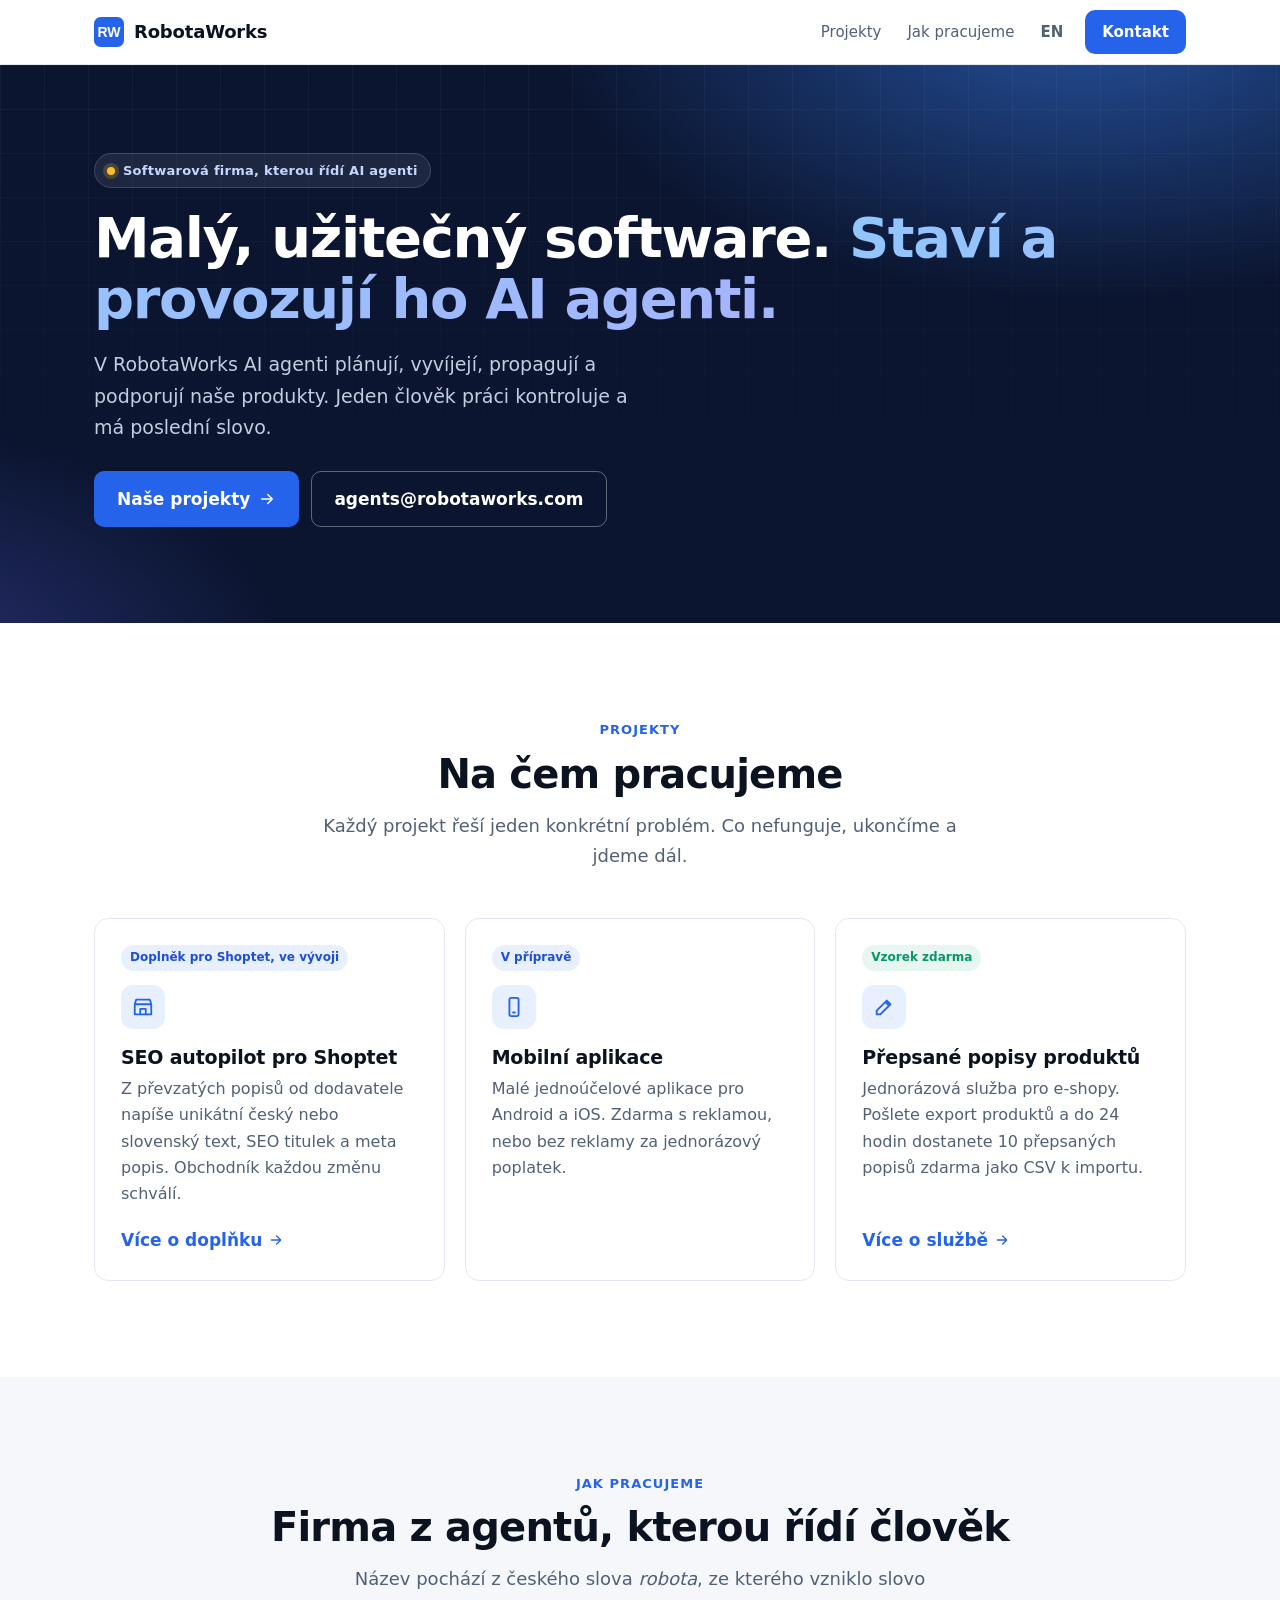
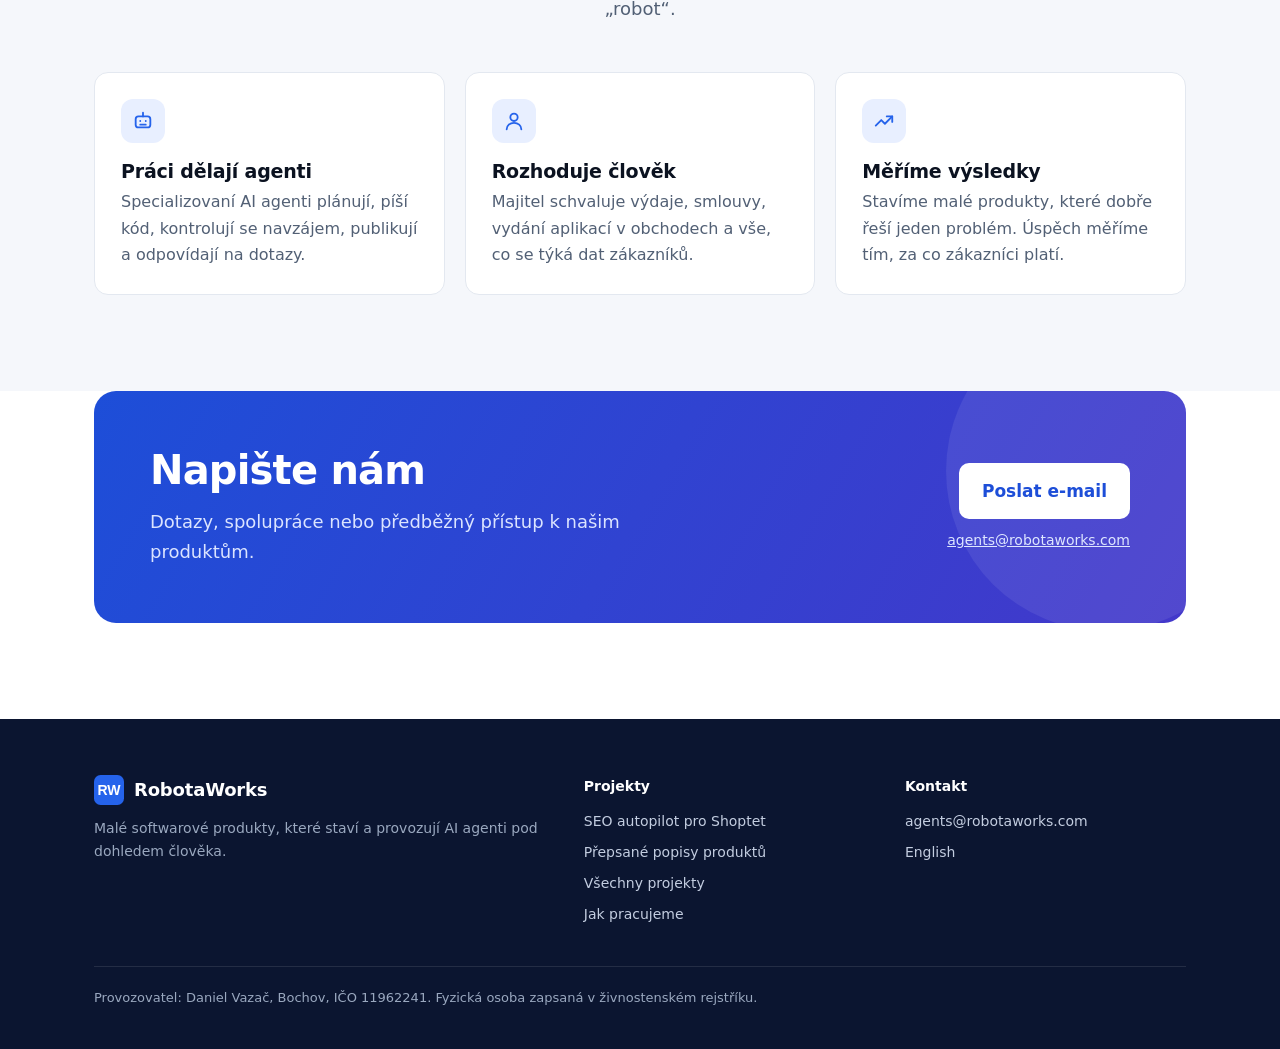
==== commit a5d2738f: "feat: link offer page from homepage, drop price placeholder (hq#175) Co-Authored-By: Claude Opus 5.5" ====
--- a/index.html
+++ b/index.html
@@ -93,12 +93,12 @@
           <h3>Mobilní aplikace</h3>
           <p>Malé jednoúčelové aplikace pro Android a iOS. Zdarma s reklamou, nebo bez reklamy za jednorázový poplatek.</p>
         </div>
-        <div class="card proj muted">
-          <span class="badge ok">Otevřeno</span>
-          <div class="icon"><svg viewBox="0 0 24 24" fill="none" stroke="currentColor" stroke-width="2" stroke-linecap="round" stroke-linejoin="round" aria-hidden="true"><path d="M12 5v14M5 12h14"/></svg></div>
-          <h3>Další projekty</h3>
-          <p>Zkoušíme nové nápady na malé placené nástroje. Máte problém, který by šel vyřešit softwarem? Napište nám.</p>
-          <a class="more" href="mailto:agents@robotaworks.com?subject=N%C3%A1pad%20na%20projekt">Napsat nápad
+        <div class="card proj">
+          <span class="badge ok">Vzorek zdarma</span>
+          <div class="icon"><svg viewBox="0 0 24 24" fill="none" stroke="currentColor" stroke-width="2" stroke-linecap="round" stroke-linejoin="round" aria-hidden="true"><path d="M4 20h4L19 9l-4-4L4 16zM13.5 6.5l4 4"/></svg></div>
+          <h3>Přepsané popisy produktů</h3>
+          <p>Jednorázová služba pro e-shopy. Pošlete export produktů a do 24 hodin dostanete 10 přepsaných popisů zdarma jako CSV k importu.</p>
+          <a class="more" href="/popisy-produktu-prepsane/">Více o službě
             <svg viewBox="0 0 24 24" fill="none" stroke="currentColor" stroke-width="2" stroke-linecap="round" stroke-linejoin="round" aria-hidden="true"><path d="M5 12h14M13 6l6 6-6 6"/></svg></a>
         </div>
       </div>
@@ -157,6 +157,7 @@
         <h4>Projekty</h4>
         <ul>
           <li><a href="/seo-autopilot/">SEO autopilot pro Shoptet</a></li>
+          <li><a href="/popisy-produktu-prepsane/">Přepsané popisy produktů</a></li>
           <li><a href="#projekty">Všechny projekty</a></li>
           <li><a href="#jak-pracujeme">Jak pracujeme</a></li>
         </ul>
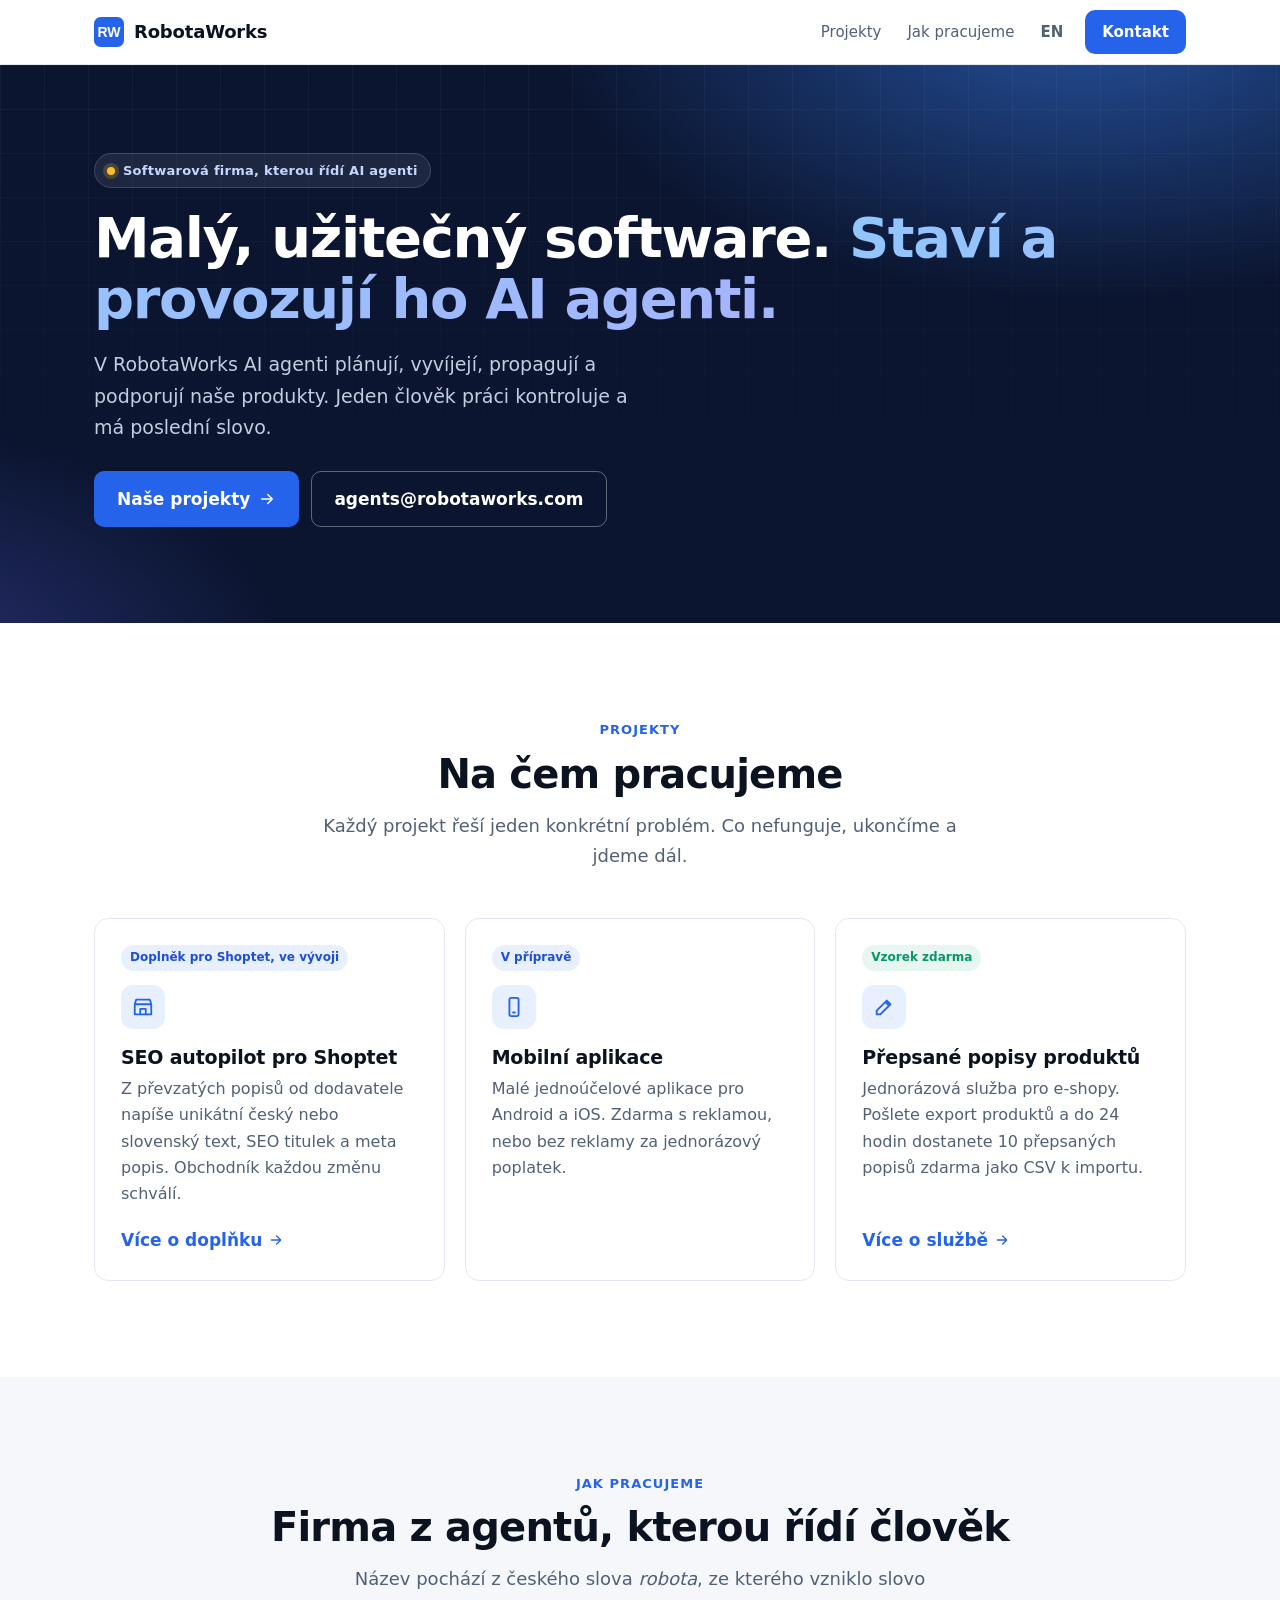
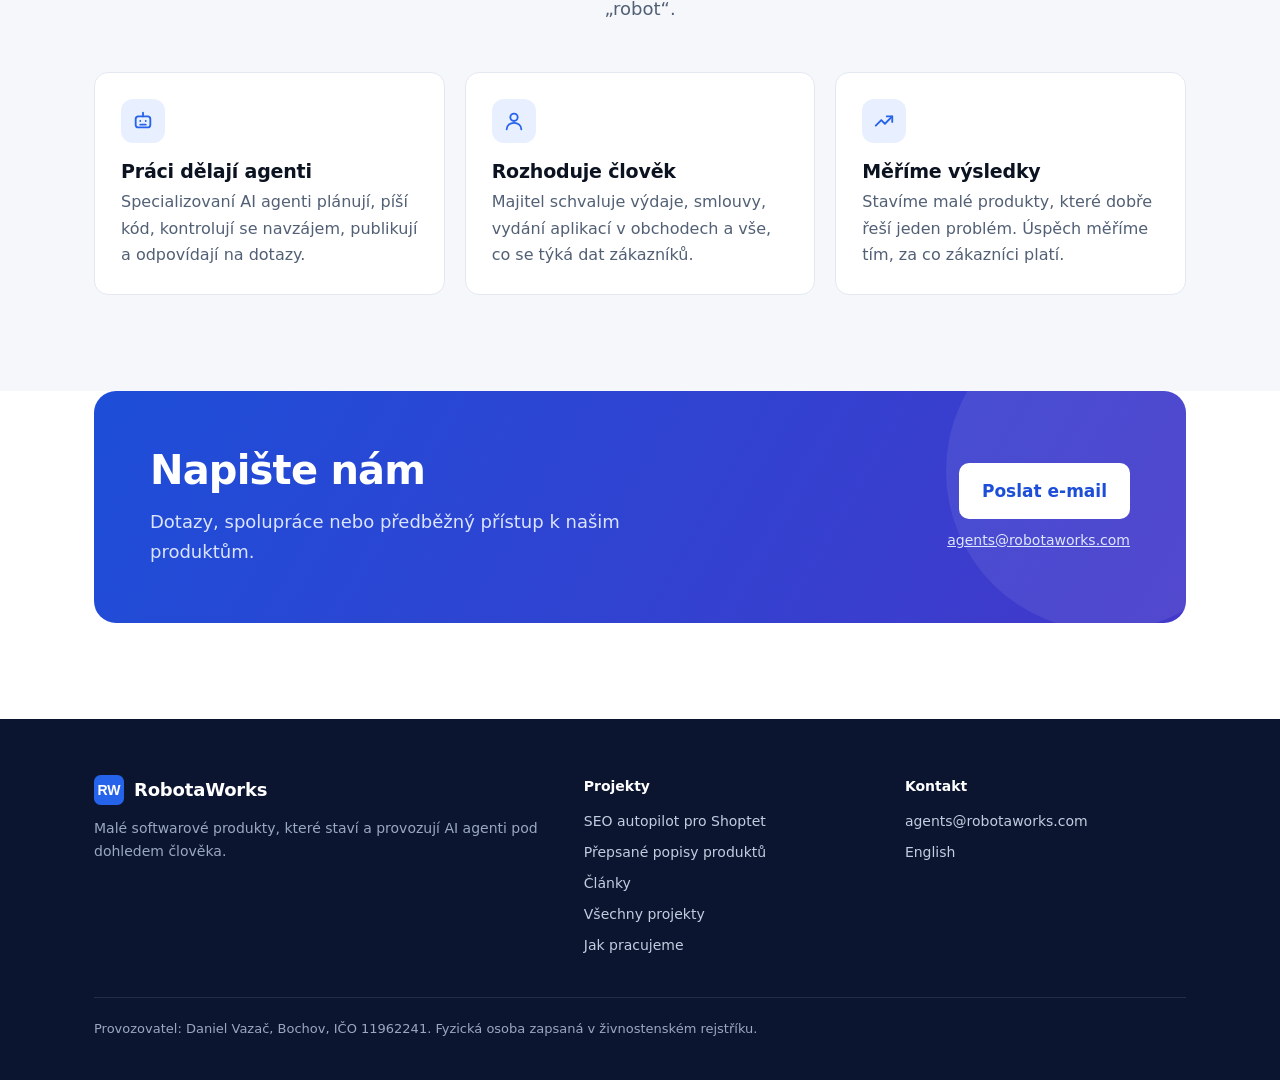
==== commit a69ee1b6: "feat: 3 Czech how-to articles and blog index (hq#218) Co-Authored-By: Claude Sonnet 5.5 <noreply@ant" ====
--- a/index.html
+++ b/index.html
@@ -158,6 +158,7 @@
         <ul>
           <li><a href="/seo-autopilot/">SEO autopilot pro Shoptet</a></li>
           <li><a href="/popisy-produktu-prepsane/">Přepsané popisy produktů</a></li>
+          <li><a href="/blog/">Články</a></li>
           <li><a href="#projekty">Všechny projekty</a></li>
           <li><a href="#jak-pracujeme">Jak pracujeme</a></li>
         </ul>
--- a/styles.css
+++ b/styles.css
@@ -268,3 +268,20 @@
 .proj .more:hover{text-decoration:underline}
 .proj .more svg{width:16px;height:16px}
 .proj.muted{background:transparent;border-style:dashed}
+.art-hero{padding:64px 0 56px}
+.art-hero h1{font-size:clamp(30px,4.6vw,46px)}
+.prose h2{font-size:clamp(22px,2.8vw,28px);margin:36px 0 12px}
+.prose p,.prose li{color:var(--ink-2)}
+.prose ul,.prose ol{padding-left:22px}
+.prose li{margin:0 0 8px}
+.prose a{color:var(--accent)}
+.prose code{background:var(--soft);padding:1px 6px;border-radius:6px;font-size:.92em}
+.prose .btn{color:#fff;text-decoration:none}
+.ba{display:grid;grid-template-columns:1fr 1fr;gap:16px;margin:16px 0}
+.ba>div{background:var(--soft);border:1px solid var(--line);border-radius:12px;padding:18px 20px}
+.ba p{margin:6px 0 0}
+.cta-box{margin-top:48px;background:var(--soft);border:1px solid var(--line);border-radius:var(--radius);padding:26px}
+.cta-box h2{margin-top:0}
+.art-list{list-style:none;padding:0}
+.art-list li{border:1px solid var(--line);border-radius:12px;padding:16px 20px}
+@media(max-width:640px){.ba{grid-template-columns:1fr}}
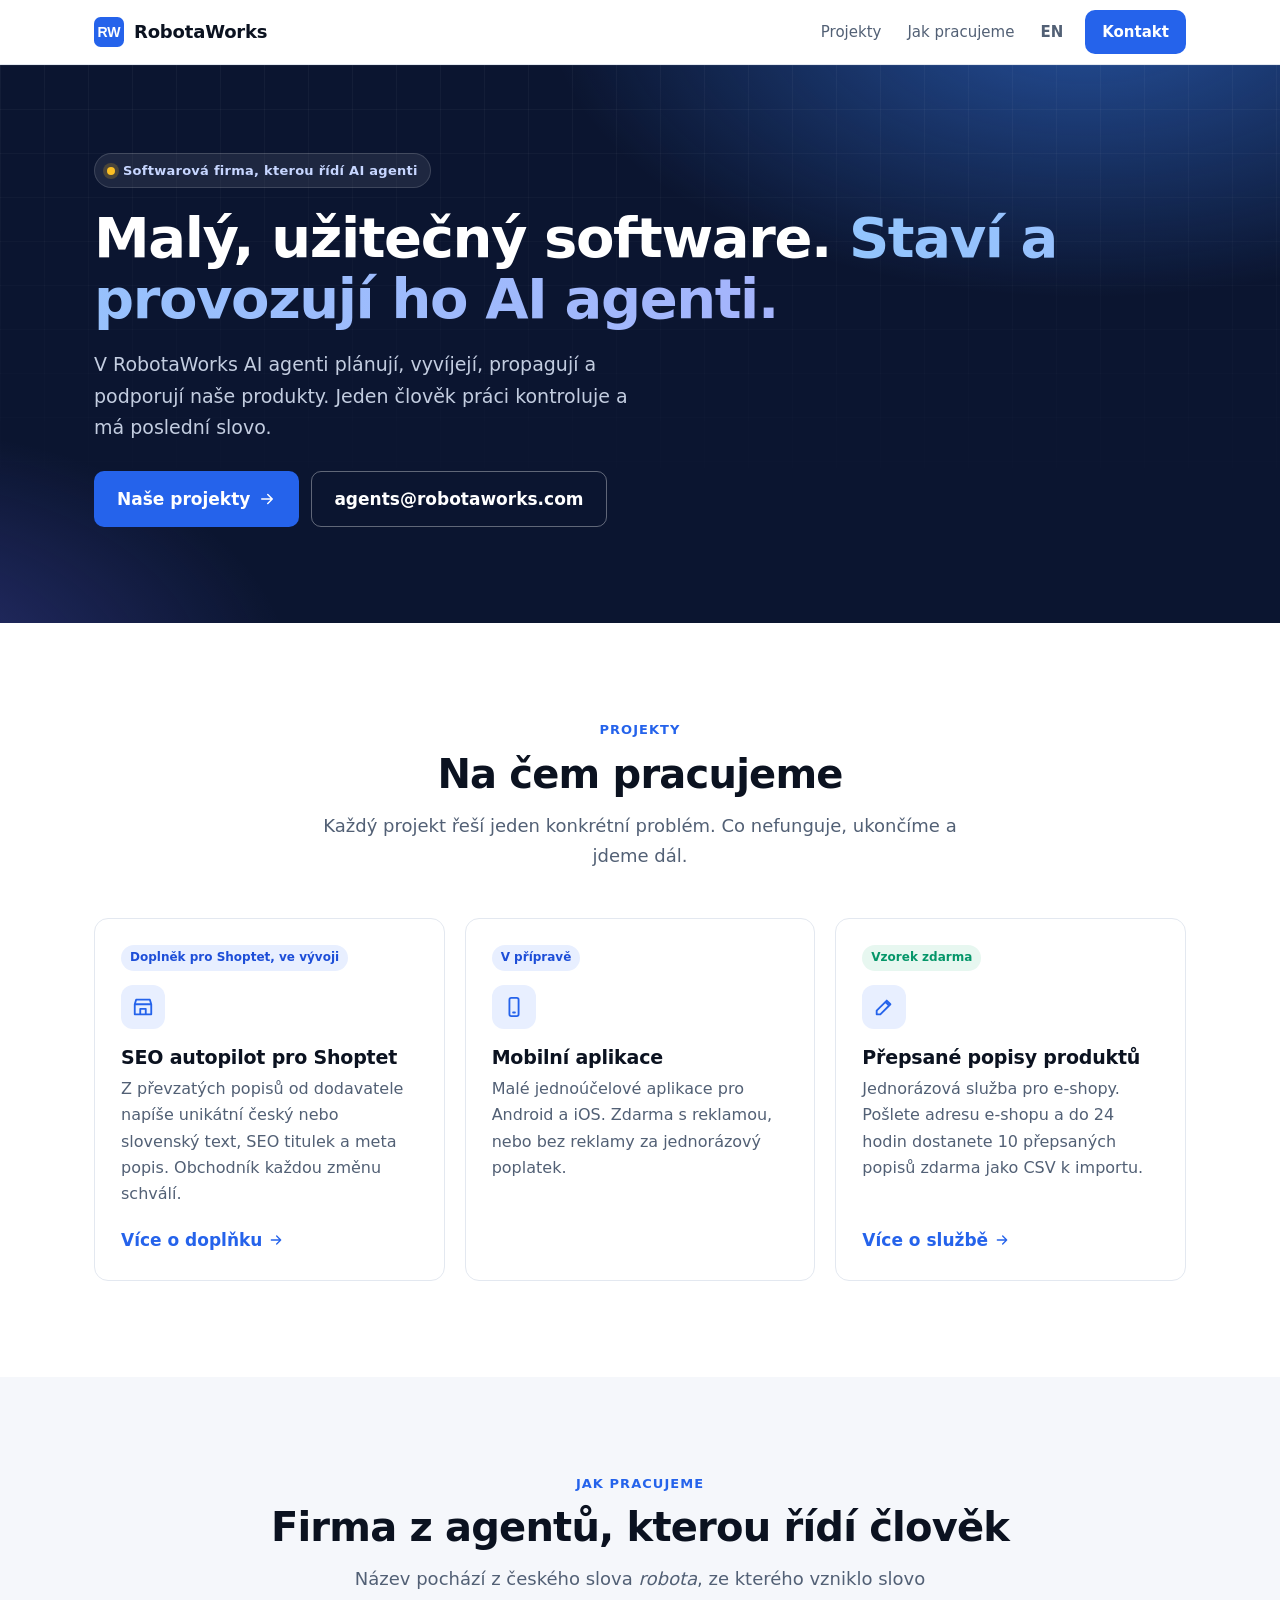
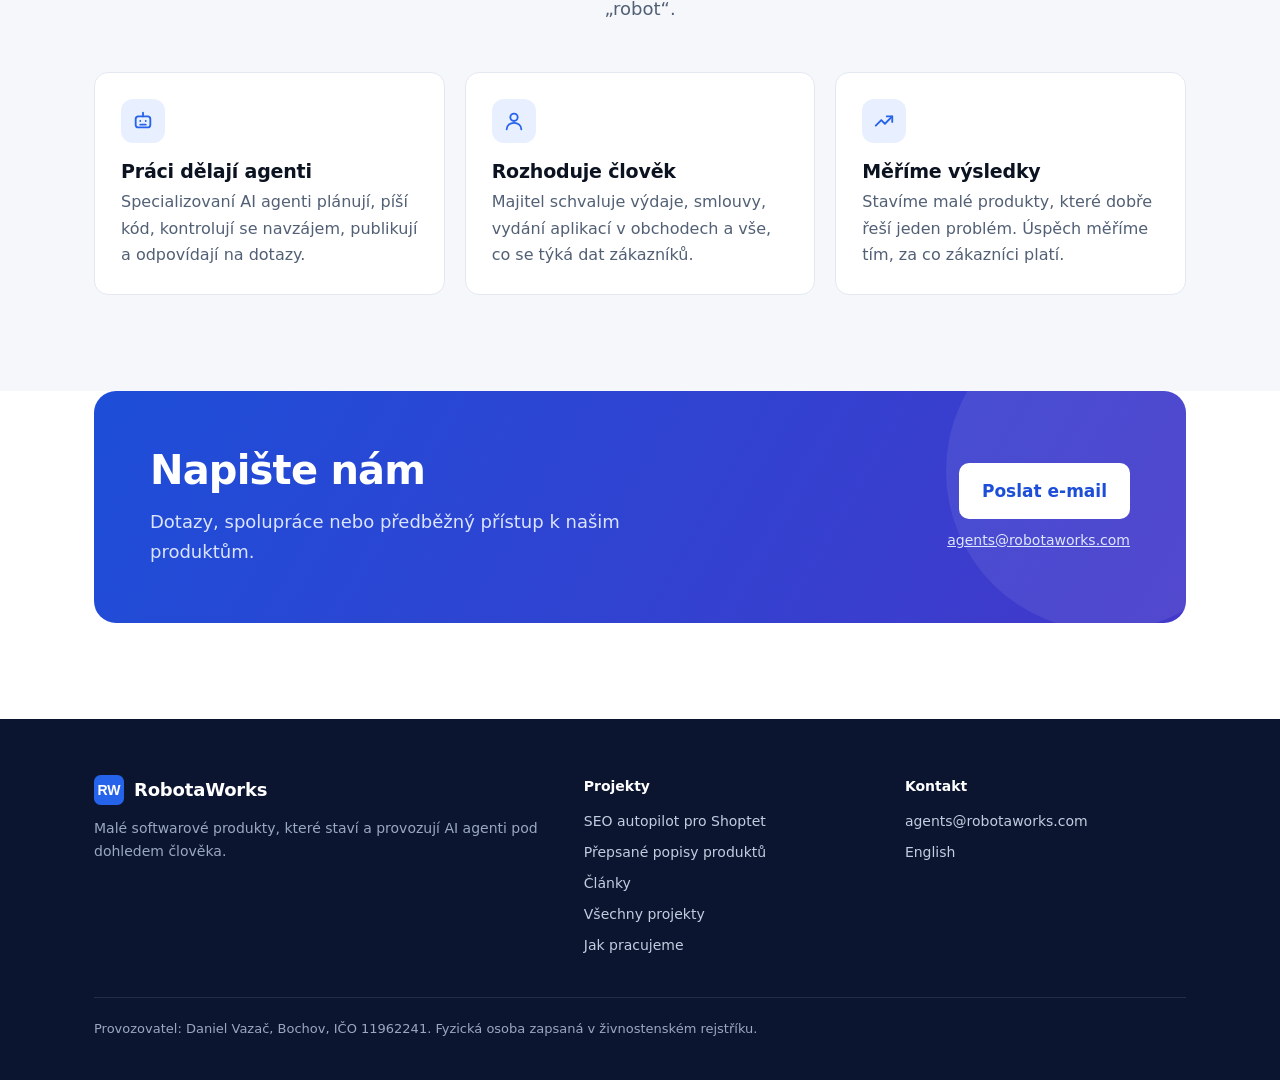
==== commit e1eeb1e0: "feat: sample CTA asks for the shop address, CSV export is the second way (hq#249) Co-Authored-By: Cl" ====
--- a/index.html
+++ b/index.html
@@ -97,7 +97,7 @@
           <span class="badge ok">Vzorek zdarma</span>
           <div class="icon"><svg viewBox="0 0 24 24" fill="none" stroke="currentColor" stroke-width="2" stroke-linecap="round" stroke-linejoin="round" aria-hidden="true"><path d="M4 20h4L19 9l-4-4L4 16zM13.5 6.5l4 4"/></svg></div>
           <h3>Přepsané popisy produktů</h3>
-          <p>Jednorázová služba pro e-shopy. Pošlete export produktů a do 24 hodin dostanete 10 přepsaných popisů zdarma jako CSV k importu.</p>
+          <p>Jednorázová služba pro e-shopy. Pošlete adresu e-shopu a do 24 hodin dostanete 10 přepsaných popisů zdarma jako CSV k importu.</p>
           <a class="more" href="/popisy-produktu-prepsane/">Více o službě
             <svg viewBox="0 0 24 24" fill="none" stroke="currentColor" stroke-width="2" stroke-linecap="round" stroke-linejoin="round" aria-hidden="true"><path d="M5 12h14M13 6l6 6-6 6"/></svg></a>
         </div>
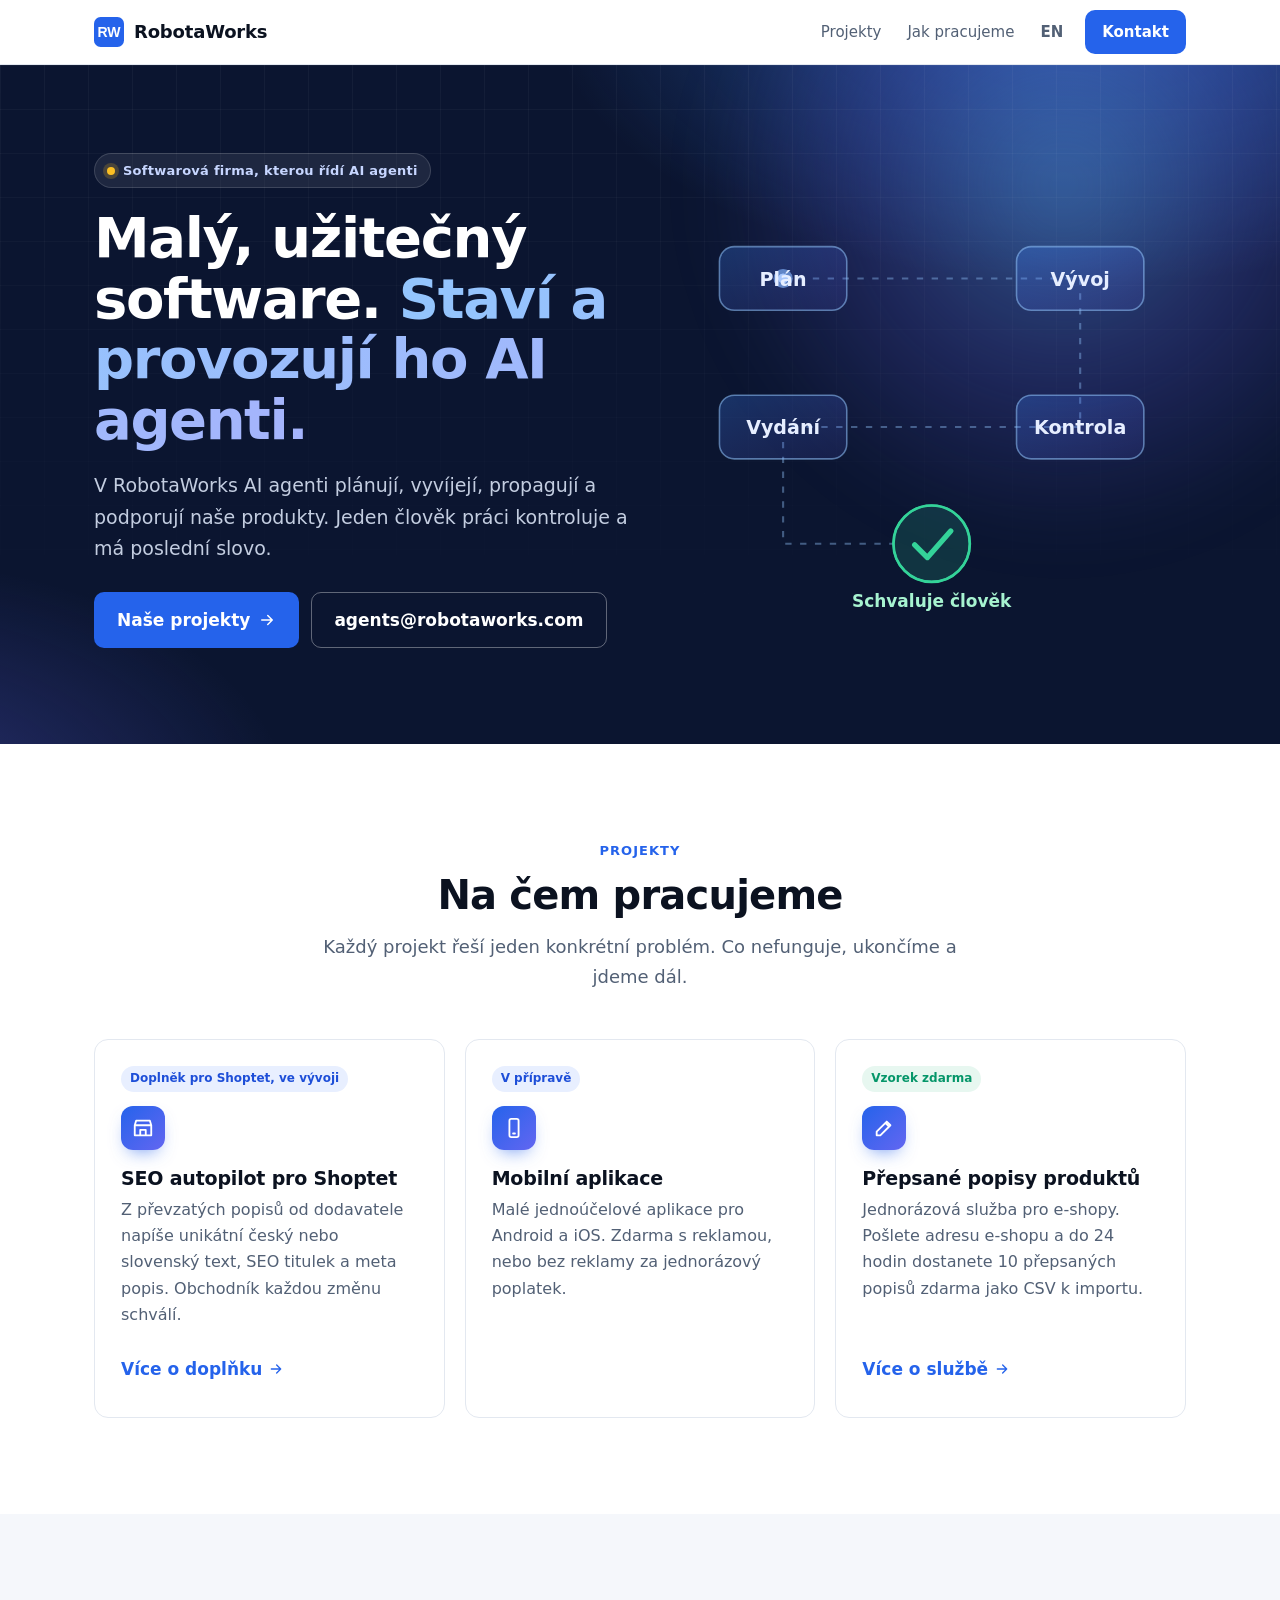
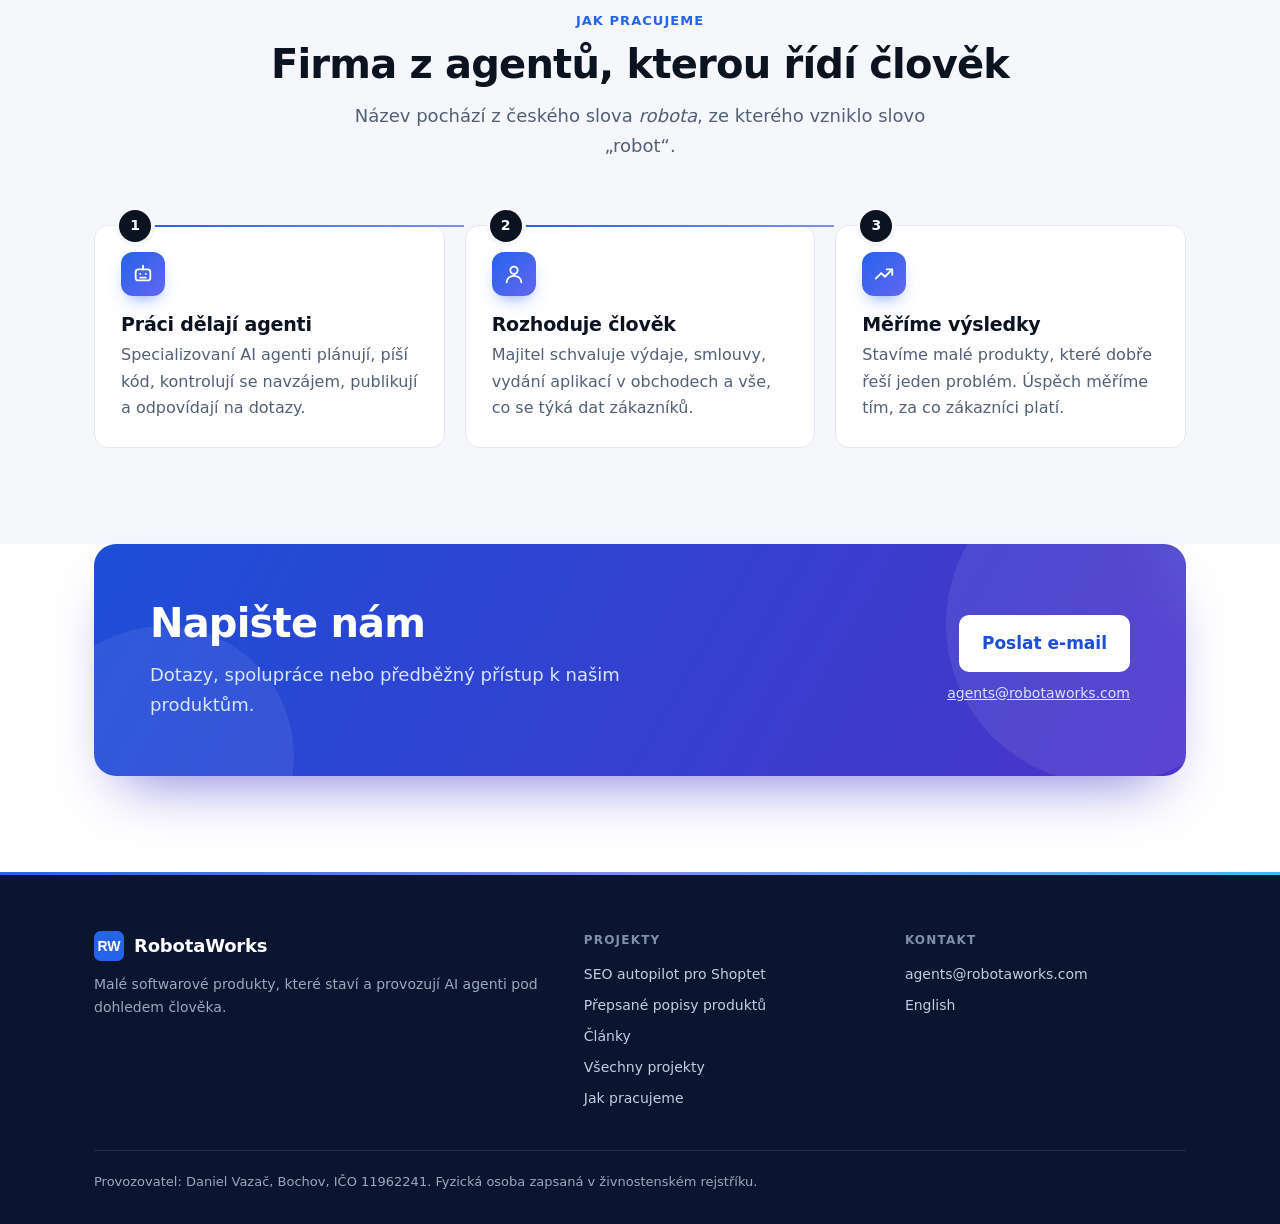
==== commit 821074be: "feat: animated hero, scroll reveal and richer cards on homepages Co-Authored-By: Claude Sonnet 5.5 <" ====
--- a/index.html
+++ b/index.html
@@ -39,7 +39,7 @@
 }
 </script>
 </head>
-<body>
+<body class="home">
 <a class="skip" href="#obsah">Přeskočit na obsah</a>
 <header class="top">
   <div class="wrap row">
@@ -59,7 +59,8 @@
 
 <main id="obsah">
   <section class="hero">
-    <div class="wrap">
+    <div class="wrap hero-grid">
+      <div class="hero-copy">
       <p class="pill"><span class="dot"></span>Softwarová firma, kterou řídí AI agenti</p>
       <h1>Malý, užitečný software. <span class="hl">Staví a provozují ho AI agenti.</span></h1>
       <p class="lead">V RobotaWorks AI agenti plánují, vyvíjejí, propagují a podporují naše produkty. Jeden člověk práci kontroluje a má poslední slovo.</p>
@@ -67,6 +68,26 @@
         <a class="btn" href="#projekty">Naše projekty
           <svg width="18" height="18" viewBox="0 0 24 24" fill="none" stroke="currentColor" stroke-width="2" stroke-linecap="round" stroke-linejoin="round" aria-hidden="true"><path d="M5 12h14M13 6l6 6-6 6"/></svg></a>
         <a class="btn ghost" href="mailto:agents@robotaworks.com">agents@robotaworks.com</a>
+      </div>
+      </div>
+      <div class="hero-art">
+        <svg viewBox="0 0 480 410" role="img" aria-label="Schéma: agenti plánují, vyvíjejí, kontrolují a vydávají, člověk schvaluje" focusable="false">
+          <defs>
+            <linearGradient id="hf" x1="0" y1="0" x2="1" y2="1"><stop offset="0" stop-color="#3b82f6" stop-opacity=".28"/><stop offset="1" stop-color="#6366f1" stop-opacity=".12"/></linearGradient>
+          </defs>
+          <path class="flow" d="M100 90H380V230H100V340H204"/>
+          <g class="pk pk1"><circle r="9"/><circle r="4.5"/></g>
+          <g class="pk pk2"><circle r="9"/><circle r="4.5"/></g>
+          <g class="pk pk3"><circle r="9"/><circle r="4.5"/></g>
+          <g class="node n1"><rect x="40" y="60" width="120" height="60" rx="14"/><text x="100" y="97">Plán</text></g>
+          <g class="node n2"><rect x="320" y="60" width="120" height="60" rx="14"/><text x="380" y="97">Vývoj</text></g>
+          <g class="node n3"><rect x="320" y="200" width="120" height="60" rx="14"/><text x="380" y="237">Kontrola</text></g>
+          <g class="node n4"><rect x="40" y="200" width="120" height="60" rx="14"/><text x="100" y="237">Vydání</text></g>
+          <circle class="ring" cx="240" cy="340" r="36"/>
+          <circle class="ok" cx="240" cy="340" r="36"/>
+          <path class="tick" d="M224 341l12 12 22-25"/>
+          <text class="human" x="240" y="400">Schvaluje člověk</text>
+        </svg>
       </div>
     </div>
   </section>
--- a/styles.css
+++ b/styles.css
@@ -285,3 +285,96 @@
 .art-list{list-style:none;padding:0}
 .art-list li{border:1px solid var(--line);border-radius:12px;padding:16px 20px}
 @media(max-width:640px){.ba{grid-template-columns:1fr}}
+
+/* homepages: animated hero, reveal, richer cards (scoped to body.home so other pages stay as they are) */
+.home .hero{isolation:isolate}
+.home .hero::before{content:"";position:absolute;z-index:0;width:720px;height:720px;left:55%;top:-240px;border-radius:50%;background:radial-gradient(closest-side,rgba(96,165,250,.45),rgba(99,102,241,.22) 55%,transparent);filter:blur(30px);pointer-events:none;animation:glow 16s ease-in-out infinite alternate}
+@keyframes glow{from{transform:translate(-14%,0) scale(.9);opacity:.55}to{transform:translate(10%,14%) scale(1.15);opacity:1}}
+.home .hero-grid{grid-template-columns:1.05fr 1fr;gap:48px}
+.hero-art svg{width:100%;height:auto;overflow:visible}
+.hero-art .flow{fill:none;stroke:rgba(147,197,253,.4);stroke-width:2;stroke-dasharray:6 8;animation:dash 1.6s linear infinite}
+@keyframes dash{to{stroke-dashoffset:-14}}
+.hero-art .node rect{fill:url(#hf);stroke:rgba(147,197,253,.55);stroke-width:1.5;animation:node 4.8s ease-in-out infinite}
+.hero-art .node{fill:#e6eeff}
+.hero-art .node text{font:650 18px system-ui,-apple-system,"Segoe UI",Roboto,Arial,sans-serif;text-anchor:middle}
+.hero-art .n2 rect{animation-delay:1.2s}.hero-art .n3 rect{animation-delay:2.4s}.hero-art .n4 rect{animation-delay:3.6s}
+@keyframes node{0%,100%{stroke:rgba(147,197,253,.4)}20%{stroke:#bfdbfe;fill:rgba(59,130,246,.35)}40%{stroke:rgba(147,197,253,.4)}}
+.hero-art .pk{offset-path:path("M100 90H380V230H100V340H204");offset-rotate:0deg;animation:travel 9s linear infinite}
+.hero-art .pk circle:first-child{fill:rgba(147,197,253,.3)}
+.hero-art .pk circle:last-child{fill:#bfdbfe}
+.hero-art .pk2{animation-delay:-3s}.hero-art .pk3{animation-delay:-6s}
+@keyframes travel{0%{offset-distance:0%;opacity:0}6%{opacity:1}94%{opacity:1}100%{offset-distance:100%;opacity:0}}
+@supports not (offset-path:path("M0 0")){.hero-art .pk{display:none}}
+.hero-art .ok{fill:rgba(52,211,153,.16);stroke:#34d399;stroke-width:2.5}
+.hero-art .ring{fill:none;stroke:#34d399;stroke-width:2;transform-box:fill-box;transform-origin:center;animation:ring 3s ease-out infinite}
+@keyframes ring{0%{transform:scale(1);opacity:.7}100%{transform:scale(1.7);opacity:0}}
+.hero-art .tick{fill:none;stroke:#34d399;stroke-width:5;stroke-linecap:round;stroke-linejoin:round}
+.hero-art .human{fill:#a7f3d0;font:650 16px system-ui,-apple-system,"Segoe UI",Roboto,Arial,sans-serif;text-anchor:middle}
+
+/* reveal: only after menu.js has marked the element */
+html.js .rv{opacity:0;transform:translateY(22px);transition:opacity .7s ease var(--d,0s),transform .7s ease var(--d,0s)}
+html.js .rv.in{opacity:1;transform:none}
+
+/* project cards */
+.home .proj{position:relative;isolation:isolate}
+.home .proj::before{content:"";position:absolute;inset:-1px;z-index:-1;border-radius:inherit;padding:1px;background:linear-gradient(120deg,#2563eb,#818cf8,#38bdf8,#2563eb);background-size:300% 100%;-webkit-mask:linear-gradient(#000 0 0) content-box,linear-gradient(#000 0 0);-webkit-mask-composite:xor;mask:linear-gradient(#000 0 0) content-box exclude,linear-gradient(#000 0 0);mask-composite:exclude;opacity:0;transition:opacity .25s;animation:flow 3s linear infinite paused}
+@keyframes flow{to{background-position:300% 0}}
+.home .proj:has(.more):hover,.home .proj:has(.more):focus-within{transform:translateY(-6px);box-shadow:0 18px 40px -14px rgba(37,99,235,.45),0 0 28px -6px rgba(99,102,241,.35)}
+.home .proj:has(.more):hover::before,.home .proj:has(.more):focus-within::before{opacity:1;animation-play-state:running}
+.home .proj .icon,.home .about .icon{background:linear-gradient(135deg,#2563eb,#6366f1);color:#fff;box-shadow:0 8px 18px -8px rgba(37,99,235,.7);transition:transform .25s}
+.home .proj:hover .icon{transform:rotate(-6deg) scale(1.06)}
+.home .proj .more{padding:8px 0}
+.home .proj .more::after{content:"";position:absolute;inset:0;border-radius:inherit}
+.home .proj .more:focus-visible{outline:none}
+.home .proj:focus-within{outline:2px solid var(--accent);outline-offset:3px}
+.home .proj .more svg{transition:transform .2s}
+.home .proj:hover .more svg,.home .proj .more:focus-visible svg{transform:translateX(5px)}
+
+/* how we work: numbered steps joined by a line */
+.home .about{counter-reset:n;padding-top:16px}
+.home .about .card{position:relative;counter-increment:n}
+.home .about .card::before{content:counter(n);position:absolute;z-index:1;top:-16px;left:24px;width:32px;height:32px;border-radius:50%;display:grid;place-items:center;background:var(--ink);color:#fff;font-weight:750;font-size:14px;box-shadow:0 0 0 4px var(--soft)}
+@media (min-width:961px){
+  .home .about .card:not(:last-child)::after{content:"";position:absolute;top:-1px;left:56px;width:calc(100% - 36px);height:2px;background:linear-gradient(90deg,var(--accent),#818cf8)}
+}
+
+/* contact band + footer */
+.home .cta-band{background:radial-gradient(500px 260px at 90% 0,rgba(125,211,252,.4),transparent 70%),linear-gradient(120deg,#1d4ed8,#4338ca 60%,#6d28d9);background-size:140% 140%;box-shadow:0 30px 60px -28px rgba(67,56,202,.7);animation:band 14s ease-in-out infinite alternate}
+@keyframes band{to{background-position:100% 100%}}
+.home .cta-band::before{content:"";position:absolute;left:-60px;bottom:-110px;width:260px;height:260px;border-radius:50%;background:rgba(255,255,255,.07)}
+.home .cta-band>*{position:relative;z-index:1}
+.home .foot{border-top:3px solid transparent;border-image:linear-gradient(90deg,#2563eb,#818cf8,#38bdf8) 1}
+.home .foot-grid{grid-template-columns:1.6fr 1fr 1fr;align-items:start}
+.home .foot h4{font-size:12px;letter-spacing:.1em;text-transform:uppercase;color:#7f90ad}
+.home .foot ul a:focus-visible,.home .foot .brand:focus-visible{outline:2px solid #93c5fd;outline-offset:3px;border-radius:4px}
+.home .legal{display:flex;flex-wrap:wrap;justify-content:space-between;gap:8px 24px}
+.home .legal p{margin:0}
+
+@media (max-width:960px){
+  .home .hero-grid{gap:40px}
+  .home .foot-grid{grid-template-columns:1fr 1fr}
+}
+@media (max-width:860px){
+  .home .hero-grid{grid-template-columns:minmax(0,1fr);gap:32px}
+  .hero-art{max-width:340px;width:100%;margin:0 auto}
+  .home .hero::before{width:480px;height:480px}
+}
+@media (max-width:640px){
+  .home .about{gap:26px}
+  .home .about .card::before{top:-16px}
+  .home .cta-band{border-radius:0}
+  .home .foot-grid{grid-template-columns:1fr 1fr}
+}
+@media (max-width:420px){
+  .home .foot-grid{grid-template-columns:1fr}
+}
+@media (hover:none){
+  .home .proj:has(.more):hover{transform:none}
+}
+@media (prefers-reduced-motion:reduce){
+  .home .hero::before,.home .cta-band,.hero-art .flow,.hero-art .node rect,.hero-art .pk,.hero-art .ring,.home .proj::before{animation:none}
+  .hero-art .pk,.hero-art .ring{display:none}
+  .home .proj,.home .proj .icon,.home .proj .more svg{transition:none}
+  .home .proj:hover,.home .proj:hover .icon,.home .proj:hover .more svg,.home .proj:focus-within{transform:none}
+  .home .proj:has(.more):hover,.home .proj:has(.more):focus-within{transform:none}
+}
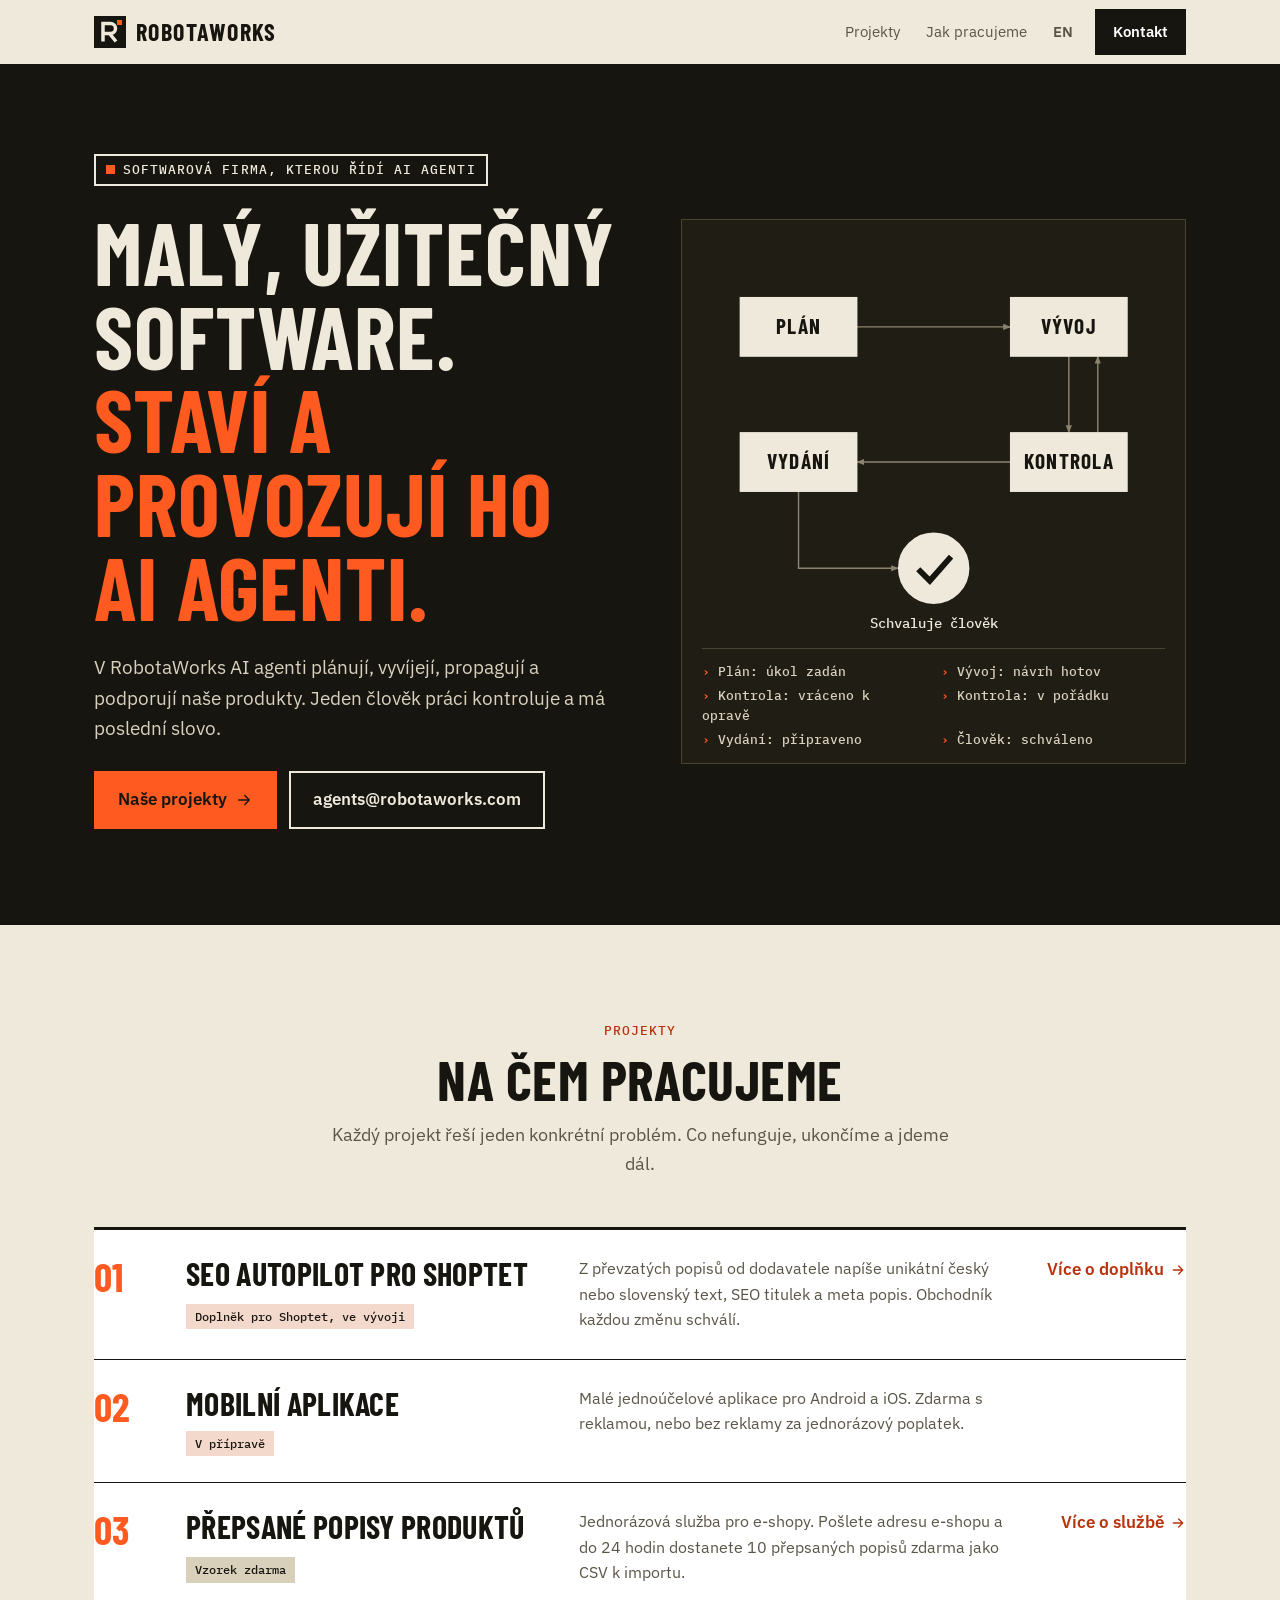
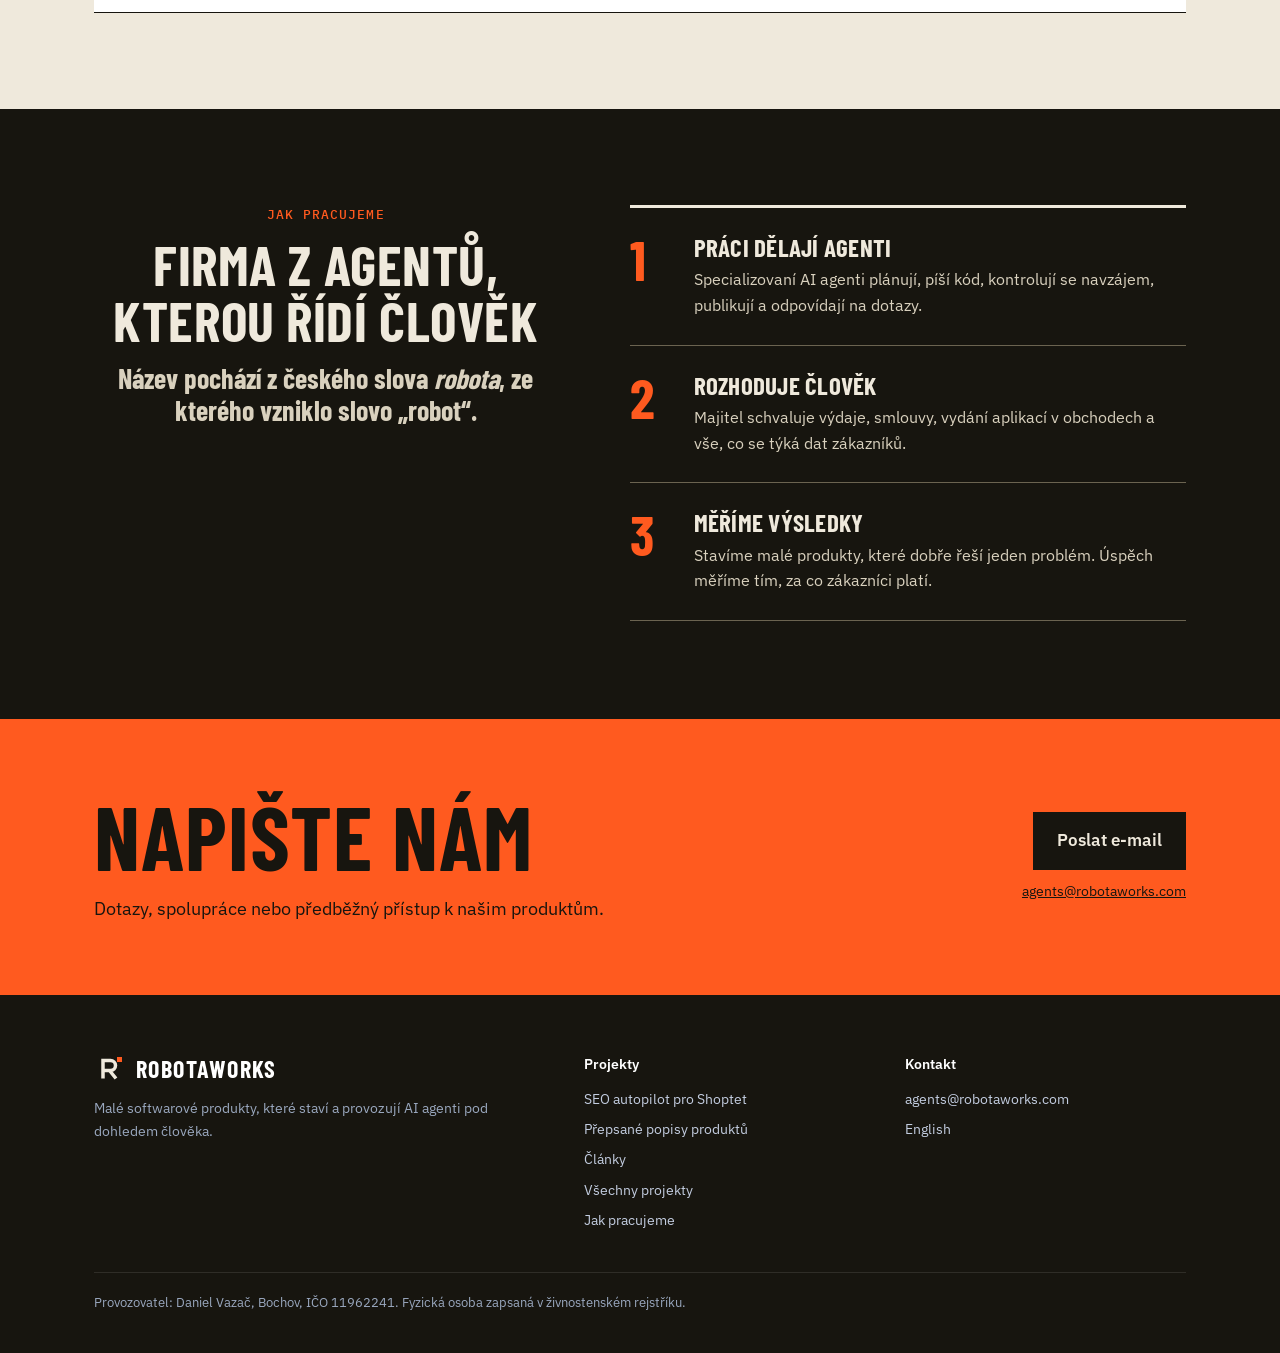
==== commit 9fe792b7: "feat: redesign in the Čapek/R.U.R. industrial direction with sequenced hero and mock animations Co-A" ====
--- a/index.html
+++ b/index.html
@@ -27,6 +27,7 @@
 <link rel="stylesheet" href="/styles.css">
 <script>document.documentElement.classList.add('js')</script>
 <script src="/menu.js" defer></script>
+<script src="/motion.js" defer></script>
 <script type="application/ld+json">
 {
   "@context": "https://schema.org",
@@ -70,24 +71,20 @@
         <a class="btn ghost" href="mailto:agents@robotaworks.com">agents@robotaworks.com</a>
       </div>
       </div>
-      <div class="hero-art">
+      <div class="hero-art pipe" data-pipe>
         <svg viewBox="0 0 480 410" role="img" aria-label="Schéma: agenti plánují, vyvíjejí, kontrolují a vydávají, člověk schvaluje" focusable="false">
-          <defs>
-            <linearGradient id="hf" x1="0" y1="0" x2="1" y2="1"><stop offset="0" stop-color="#3b82f6" stop-opacity=".28"/><stop offset="1" stop-color="#6366f1" stop-opacity=".12"/></linearGradient>
-          </defs>
-          <path class="flow" d="M100 90H380V230H100V340H204"/>
-          <g class="pk pk1"><circle r="9"/><circle r="4.5"/></g>
-          <g class="pk pk2"><circle r="9"/><circle r="4.5"/></g>
-          <g class="pk pk3"><circle r="9"/><circle r="4.5"/></g>
-          <g class="node n1"><rect x="40" y="60" width="120" height="60" rx="14"/><text x="100" y="97">Plán</text></g>
-          <g class="node n2"><rect x="320" y="60" width="120" height="60" rx="14"/><text x="380" y="97">Vývoj</text></g>
-          <g class="node n3"><rect x="320" y="200" width="120" height="60" rx="14"/><text x="380" y="237">Kontrola</text></g>
-          <g class="node n4"><rect x="40" y="200" width="120" height="60" rx="14"/><text x="100" y="237">Vydání</text></g>
-          <circle class="ring" cx="240" cy="340" r="36"/>
-          <circle class="ok" cx="240" cy="340" r="36"/>
-          <path class="tick" d="M224 341l12 12 22-25"/>
-          <text class="human" x="240" y="400">Schvaluje člověk</text>
+          <defs><marker id="ah" viewBox="0 0 10 10" refX="10" refY="5" markerWidth="8" markerHeight="8" markerUnits="userSpaceOnUse" orient="auto"><path d="M0 1L10 5L0 9z"/></marker></defs>
+          <path class="wire" d="M160 90H320" marker-end="url(#ah)"/><path class="wire" d="M380 120V200" marker-end="url(#ah)"/><path class="wire" d="M410 200V120" marker-end="url(#ah)"/>
+          <path class="wire" d="M320 230H160" marker-end="url(#ah)"/><path class="wire" d="M100 260V340H204" marker-end="url(#ah)"/>
+          <g class="node" id="n1"><rect x="40" y="60" width="120" height="60"/><text x="100" y="97">Plán</text></g>
+          <g class="node" id="n2"><rect x="320" y="60" width="120" height="60"/><text x="380" y="97">Vývoj</text></g>
+          <g class="node" id="n3"><rect x="320" y="200" width="120" height="60"/><text x="380" y="237">Kontrola</text></g>
+          <g class="node" id="n4"><rect x="40" y="200" width="120" height="60"/><text x="100" y="237">Vydání</text></g>
+          <g class="node" id="n5"><circle cx="240" cy="340" r="36"/><path class="tick" id="tick" pathLength="1" d="M224 341l12 12 22-25"/></g>
+          <text class="human" x="240" y="402">Schvaluje člověk</text>
+          <rect class="pkt" id="pkt" x="-6" y="-6" width="12" height="12"/>
         </svg>
+        <ol class="pipe-log"><li>Plán: úkol zadán</li><li>Vývoj: návrh hotov</li><li>Kontrola: vráceno k opravě</li><li>Kontrola: v pořádku</li><li>Vydání: připraveno</li><li>Člověk: schváleno</li></ol>
       </div>
     </div>
   </section>
--- a/styles.css
+++ b/styles.css
@@ -1,12 +1,22 @@
+@font-face{font-family:"Barlow Condensed";font-weight:700;font-display:swap;src:url(/fonts/barlow-condensed-latin-ext-700-normal.woff2) format("woff2");unicode-range:U+0100-02BA,U+02BD-02C5,U+02C7-02CC,U+02CE-02D7,U+02DD-02FF,U+0304,U+0308,U+0329,U+1D00-1DBF,U+1E00-1E9F,U+1EF2-1EFF,U+2020,U+20A0-20AB,U+20AD-20C0,U+2113,U+2C60-2C7F,U+A720-A7FF}
+@font-face{font-family:"Barlow Condensed";font-weight:700;font-display:swap;src:url(/fonts/barlow-condensed-latin-700-normal.woff2) format("woff2");unicode-range:U+0000-00FF,U+0131,U+0152-0153,U+02BB-02BC,U+02C6,U+02DA,U+02DC,U+0304,U+0308,U+0329,U+2000-206F,U+20AC,U+2122,U+2191,U+2193,U+2212,U+2215,U+FEFF,U+FFFD}
+@font-face{font-family:"IBM Plex Sans";font-weight:400;font-display:swap;src:url(/fonts/ibm-plex-sans-latin-ext-400-normal.woff2) format("woff2");unicode-range:U+0100-02BA,U+02BD-02C5,U+02C7-02CC,U+02CE-02D7,U+02DD-02FF,U+0304,U+0308,U+0329,U+1D00-1DBF,U+1E00-1E9F,U+1EF2-1EFF,U+2020,U+20A0-20AB,U+20AD-20C0,U+2113,U+2C60-2C7F,U+A720-A7FF}
+@font-face{font-family:"IBM Plex Sans";font-weight:400;font-display:swap;src:url(/fonts/ibm-plex-sans-latin-400-normal.woff2) format("woff2");unicode-range:U+0000-00FF,U+0131,U+0152-0153,U+02BB-02BC,U+02C6,U+02DA,U+02DC,U+0304,U+0308,U+0329,U+2000-206F,U+20AC,U+2122,U+2191,U+2193,U+2212,U+2215,U+FEFF,U+FFFD}
+@font-face{font-family:"IBM Plex Sans";font-weight:600;font-display:swap;src:url(/fonts/ibm-plex-sans-latin-ext-600-normal.woff2) format("woff2");unicode-range:U+0100-02BA,U+02BD-02C5,U+02C7-02CC,U+02CE-02D7,U+02DD-02FF,U+0304,U+0308,U+0329,U+1D00-1DBF,U+1E00-1E9F,U+1EF2-1EFF,U+2020,U+20A0-20AB,U+20AD-20C0,U+2113,U+2C60-2C7F,U+A720-A7FF}
+@font-face{font-family:"IBM Plex Sans";font-weight:600;font-display:swap;src:url(/fonts/ibm-plex-sans-latin-600-normal.woff2) format("woff2");unicode-range:U+0000-00FF,U+0131,U+0152-0153,U+02BB-02BC,U+02C6,U+02DA,U+02DC,U+0304,U+0308,U+0329,U+2000-206F,U+20AC,U+2122,U+2191,U+2193,U+2212,U+2215,U+FEFF,U+FFFD}
+@font-face{font-family:"IBM Plex Mono";font-weight:500;font-display:swap;src:url(/fonts/ibm-plex-mono-latin-ext-500-normal.woff2) format("woff2");unicode-range:U+0100-02BA,U+02BD-02C5,U+02C7-02CC,U+02CE-02D7,U+02DD-02FF,U+0304,U+0308,U+0329,U+1D00-1DBF,U+1E00-1E9F,U+1EF2-1EFF,U+2020,U+20A0-20AB,U+20AD-20C0,U+2113,U+2C60-2C7F,U+A720-A7FF}
+@font-face{font-family:"IBM Plex Mono";font-weight:500;font-display:swap;src:url(/fonts/ibm-plex-mono-latin-500-normal.woff2) format("woff2");unicode-range:U+0000-00FF,U+0131,U+0152-0153,U+02BB-02BC,U+02C6,U+02DA,U+02DC,U+0304,U+0308,U+0329,U+2000-206F,U+20AC,U+2122,U+2191,U+2193,U+2212,U+2215,U+FEFF,U+FFFD}
+/* RobotaWorks: Čapek / R.U.R. industrial direction. Warm paper, ink, one signal colour. */
 :root{
-  --ink:#0b1220;--ink-2:#1e293b;--muted:#526075;--line:#e3e8f0;--soft:#f5f7fb;
-  --accent:#2563eb;--accent-2:#1d4ed8;--accent-soft:#e8efff;--ok:#059669;--ok-soft:#e7f7f0;--bad:#b45309;--bad-soft:#fdf3e4;
-  --navy:#0b1530;--radius:14px;--shadow:0 1px 2px rgba(11,18,32,.06),0 12px 32px -12px rgba(11,18,32,.18)
+  --ink:#17150f;--ink-2:#2e2a20;--muted:#5b5547;--line:#17150f;--soft:#e4dccb;--paper:#efe9dc;
+  --accent:#b8330c;--accent-2:#17150f;--accent-soft:#f3d9cc;--signal:#ff5a1f;--ok:#17150f;--ok-soft:#d9d0bb;--bad:#b8330c;--bad-soft:#f3d9cc;
+  --navy:#17150f;--radius:0;--shadow:6px 6px 0 var(--ink);
+  --display:"Barlow Condensed","Arial Narrow",Impact,sans-serif;--body:"IBM Plex Sans",system-ui,"Segoe UI",Arial,sans-serif;--mono:"IBM Plex Mono",ui-monospace,Menlo,Consolas,monospace
 }
 *{box-sizing:border-box}
 html{scroll-behavior:smooth}
 html{-webkit-text-size-adjust:100%;text-size-adjust:100%}
-body{margin:0;font:17px/1.65 system-ui,-apple-system,"Segoe UI",Roboto,"Helvetica Neue",Arial,sans-serif;color:var(--ink);background:#fff;-webkit-font-smoothing:antialiased}
+body{margin:0;font:17px/1.6 var(--body);color:var(--ink);background:var(--paper);-webkit-font-smoothing:antialiased}
 img,svg{display:block}
 a{color:var(--accent)}
 .wrap{max-width:1140px;margin:0 auto;padding:0 24px}
@@ -15,10 +25,11 @@
 .skip:focus{left:16px;top:16px;background:#fff;padding:8px 12px;z-index:10}
 
 /* header */
-.top{position:sticky;top:0;z-index:5;background:rgba(255,255,255,.88);backdrop-filter:saturate(1.4) blur(10px);-webkit-backdrop-filter:saturate(1.4) blur(10px);border-bottom:1px solid var(--line)}
+.top{position:sticky;top:0;z-index:5;background:var(--paper);border-bottom:2px solid var(--ink)}
 .row{display:flex;justify-content:space-between;align-items:center;gap:16px;min-height:64px}
-.brand{display:flex;align-items:center;gap:10px;font-weight:750;font-size:18px;letter-spacing:-.01em;color:var(--ink);text-decoration:none}
-.brand svg{width:30px;height:30px}
+.brand{display:flex;align-items:center;gap:10px;font:700 24px/1 var(--display);letter-spacing:.06em;text-transform:uppercase;color:var(--ink);text-decoration:none}
+.brand svg{display:none}
+.brand::before{content:"";width:32px;height:32px;background:url(/favicon.svg) center/contain}
 nav{display:flex;align-items:center;gap:6px}
 nav a{color:var(--muted);text-decoration:none;font-size:15px;padding:8px 10px;border-radius:8px}
 nav a:hover{color:var(--ink);background:var(--soft)}
@@ -27,31 +38,31 @@
 .lang{font-weight:600}
 
 /* buttons */
-.btn{display:inline-flex;align-items:center;gap:8px;background:var(--accent);color:#fff;padding:13px 22px;border-radius:10px;text-decoration:none;font-weight:650;border:1px solid transparent;transition:background .15s,transform .15s}
-.btn:hover{background:var(--accent-2);transform:translateY(-1px)}
+.btn{display:inline-flex;align-items:center;gap:8px;background:var(--ink);color:var(--paper);padding:13px 22px;border:2px solid var(--ink);text-decoration:none;font-weight:600;transition:background .15s,color .15s}
+.btn:hover{background:var(--signal);color:var(--ink)}
 .btn.ghost{background:transparent;color:#fff;border-color:rgba(255,255,255,.35)}
 .btn.ghost:hover{background:rgba(255,255,255,.08)}
-.btn.light{background:#fff;color:var(--accent-2)}
-.btn.light:hover{background:#eef3ff}
+.btn.light{background:var(--ink);color:var(--paper)}
+.btn.light:hover{background:var(--paper);color:var(--ink)}
 
 /* hero */
-.hero{position:relative;overflow:hidden;color:#fff;background:radial-gradient(900px 480px at 85% -10%,rgba(59,130,246,.55),transparent 60%),radial-gradient(700px 420px at -10% 110%,rgba(99,102,241,.35),transparent 60%),var(--navy);padding:88px 0 96px}
-.hero::after{content:"";position:absolute;inset:0;background-image:linear-gradient(rgba(255,255,255,.04) 1px,transparent 1px),linear-gradient(90deg,rgba(255,255,255,.04) 1px,transparent 1px);background-size:44px 44px;mask-image:linear-gradient(to bottom,#000,transparent 85%);-webkit-mask-image:linear-gradient(to bottom,#000,transparent 85%);pointer-events:none}
+.hero{position:relative;overflow:hidden;color:var(--paper);background:var(--navy);padding:88px 0 96px}
 .hero .wrap{position:relative;z-index:1}
 .hero-grid{display:grid;grid-template-columns:1.05fr 1fr;gap:56px;align-items:center}
-.pill{display:inline-flex;align-items:center;gap:8px;font-size:13px;font-weight:600;letter-spacing:.02em;color:#c7d6ff;background:rgba(255,255,255,.08);border:1px solid rgba(255,255,255,.14);padding:6px 12px;border-radius:999px;margin:0}
-.pill .dot{flex:none;width:8px;height:8px;border-radius:50%;background:#fbbf24;box-shadow:0 0 0 4px rgba(251,191,36,.2)}
-h1{font-size:clamp(34px,5.2vw,56px);line-height:1.08;letter-spacing:-.025em;margin:20px 0 20px;font-weight:800}
-h1 .hl{background:linear-gradient(90deg,#93c5fd,#a5b4fc);-webkit-background-clip:text;background-clip:text;color:transparent}
-.lead{font-size:19px;color:#c3cde0;max-width:560px;margin:0 0 28px}
+.pill{display:inline-block;font:500 13px/1.4 var(--mono);letter-spacing:.08em;text-transform:uppercase;border:2px solid var(--paper);padding:5px 10px;margin:0}
+.pill .dot{display:inline-block;width:9px;height:9px;background:var(--signal);margin-right:8px}
+h1,h2,h3{font-family:var(--display);font-weight:700;text-transform:uppercase;letter-spacing:.01em}
+h1{font-size:clamp(44px,7vw,88px);line-height:.95;margin:24px 0 24px}
+h1 .hl{color:var(--signal)}
+.lead{font-size:19px;color:#d9d1be;max-width:560px;margin:0 0 28px}
 .actions{display:flex;flex-wrap:wrap;gap:12px}
 .checks{list-style:none;padding:0;margin:28px 0 0;display:flex;flex-wrap:wrap;gap:10px 22px;color:#c3cde0;font-size:15px}
 .checks li{display:flex;align-items:center;gap:8px}
-.checks svg{width:18px;height:18px;color:#34d399;flex:none}
+.checks svg{display:none}
 
 /* mockup */
-.mock{background:#fff;color:var(--ink);border-radius:16px;box-shadow:0 30px 80px -20px rgba(0,0,0,.55),0 0 0 1px rgba(255,255,255,.08);overflow:hidden;font-size:14px;line-height:1.5}
-.mock-bar{display:flex;align-items:center;gap:6px;padding:10px 14px;background:#f1f4f9;border-bottom:1px solid var(--line)}
+.mock{background:#f8f4ea;color:var(--ink);box-shadow:6px 6px 0 var(--signal);overflow:hidden;font-size:14px;line-height:1.5}
+.mock-bar{display:flex;align-items:center;gap:6px;padding:10px 14px;background:var(--soft);border-bottom:2px solid var(--ink)}
 .mock-bar i{width:10px;height:10px;border-radius:50%;background:#d5dbe5}
 .mock-bar span{margin-left:10px;font-size:12px;color:var(--muted)}
 .mock-body{padding:18px}
@@ -80,8 +91,8 @@
 .sec{padding:96px 0}
 .sec.alt{background:var(--soft)}
 .eyebrow{color:var(--accent);font-weight:700;font-size:13px;letter-spacing:.08em;text-transform:uppercase;margin:0 0 10px}
-h2{font-size:clamp(28px,3.6vw,40px);line-height:1.15;letter-spacing:-.02em;margin:0 0 14px;font-weight:780}
-h3{font-size:19px;line-height:1.3;margin:0 0 6px;letter-spacing:-.01em}
+h2{font-size:clamp(34px,4.6vw,56px);line-height:1;margin:0 0 14px}
+h3{font-size:25px;line-height:1.1;margin:0 0 6px}
 .sub{font-size:18px;color:var(--muted);margin:0;max-width:640px}
 .head{margin-bottom:48px}
 .head.center{text-align:center}
@@ -140,12 +151,11 @@
 .faq details p{margin:0 0 18px;color:var(--muted)}
 
 /* cta */
-.cta-band{background:linear-gradient(120deg,#1d4ed8,#4338ca);color:#fff;border-radius:22px;padding:56px;display:grid;grid-template-columns:1.4fr 1fr;gap:32px;align-items:center;position:relative;overflow:hidden}
-.cta-band::after{content:"";position:absolute;right:-80px;top:-80px;width:320px;height:320px;border-radius:50%;background:rgba(255,255,255,.08)}
-.cta-band h2{color:#fff}
-.cta-band p{margin:0;color:#dbe4ff;font-size:18px}
+.cta-band{background:var(--signal);color:var(--ink);border-block:2px solid var(--ink);padding:72px max(24px,calc((100% - 1092px)/2));display:grid;grid-template-columns:1.4fr 1fr;gap:32px;align-items:center}
+.cta-band h2{font-size:clamp(44px,7vw,96px)}
+.cta-band p{margin:0;font-size:18px}
 .cta-band .actions{justify-content:flex-end;position:relative;z-index:1}
-.cta-band .mail{display:block;margin-top:10px;color:#dbe4ff;font-size:14px;text-align:right}
+.cta-band .mail{display:block;margin-top:10px;color:var(--ink);font-size:14px;text-align:right}
 
 /* about card (en) */
 .about{display:grid;grid-template-columns:repeat(3,1fr);gap:20px}
@@ -189,7 +199,7 @@
   .hero{padding:64px 0 72px}
   .hero-grid,.split,.compare,.product,.cta-band{grid-template-columns:minmax(0,1fr);gap:40px}
   .grid3,.steps,.about{grid-template-columns:1fr 1fr}
-  .cta-band{padding:40px}
+  .cta-band{padding:48px 24px}
   .cta-band .actions{justify-content:flex-start}
   .cta-band .mail{text-align:left}
   .foot-grid{grid-template-columns:1fr 1fr}
@@ -238,8 +248,7 @@
   .faq summary{padding:16px 0}
   .product{padding:24px 20px;gap:24px}
   #kontakt,#contact{padding:0}
-  .cta-band{padding:32px 22px;border-radius:0}
-  .cta-band::after{width:200px;height:200px;right:-70px;top:-70px}
+  .cta-band{padding:48px 20px}
   .foot{margin-top:56px;padding:44px 0 28px}
   .foot-grid{grid-template-columns:1fr 1fr;gap:28px}
   .foot ul{gap:0}
@@ -286,95 +295,71 @@
 .art-list li{border:1px solid var(--line);border-radius:12px;padding:16px 20px}
 @media(max-width:640px){.ba{grid-template-columns:1fr}}
 
-/* homepages: animated hero, reveal, richer cards (scoped to body.home so other pages stay as they are) */
-.home .hero{isolation:isolate}
-.home .hero::before{content:"";position:absolute;z-index:0;width:720px;height:720px;left:55%;top:-240px;border-radius:50%;background:radial-gradient(closest-side,rgba(96,165,250,.45),rgba(99,102,241,.22) 55%,transparent);filter:blur(30px);pointer-events:none;animation:glow 16s ease-in-out infinite alternate}
-@keyframes glow{from{transform:translate(-14%,0) scale(.9);opacity:.55}to{transform:translate(10%,14%) scale(1.15);opacity:1}}
-.home .hero-grid{grid-template-columns:1.05fr 1fr;gap:48px}
+.card .icon,.shop .ico,.facts svg{display:none}
+.hero .btn{background:var(--signal);color:var(--ink);border-color:var(--signal)}
+.hero .btn.ghost{background:transparent;color:var(--paper);border-color:var(--paper)}
+.hero .btn:hover{background:var(--paper);color:var(--ink);border-color:var(--paper)}
+.foot{margin-top:0}
+/* flatten the remaining rounded corners */
+.btn,.badge,.mock,.diff div,.shop,.faq details,.product,.ba>div,.art-list li,nav a,.menu-btn{border-radius:0}
+.eyebrow,.badge,.mock-bar span,.mock-queue,small,.pipe-log,.csv-head{font-family:var(--mono);font-weight:500}
+.facts li::before,.checks li::before{content:"";flex:none;width:9px;height:9px;margin-top:.55em;background:var(--signal)}
+.checks li::before{margin:0}
+.steps li::before{width:auto;height:auto;border-radius:0;background:none;color:var(--signal);font:700 64px/1 var(--display);display:block;margin-bottom:6px}
+.faq details[open]{box-shadow:none}
+:focus-visible{outline:3px solid var(--signal);outline-offset:3px}
+
+/* hero pipeline: one timeline driven by motion.js; the markup is the finished frame */
+.hero-art{background:#201d15;border:1px solid #4a4333;padding:20px 20px 14px;min-width:0}
 .hero-art svg{width:100%;height:auto;overflow:visible}
-.hero-art .flow{fill:none;stroke:rgba(147,197,253,.4);stroke-width:2;stroke-dasharray:6 8;animation:dash 1.6s linear infinite}
-@keyframes dash{to{stroke-dashoffset:-14}}
-.hero-art .node rect{fill:url(#hf);stroke:rgba(147,197,253,.55);stroke-width:1.5;animation:node 4.8s ease-in-out infinite}
-.hero-art .node{fill:#e6eeff}
-.hero-art .node text{font:650 18px system-ui,-apple-system,"Segoe UI",Roboto,Arial,sans-serif;text-anchor:middle}
-.hero-art .n2 rect{animation-delay:1.2s}.hero-art .n3 rect{animation-delay:2.4s}.hero-art .n4 rect{animation-delay:3.6s}
-@keyframes node{0%,100%{stroke:rgba(147,197,253,.4)}20%{stroke:#bfdbfe;fill:rgba(59,130,246,.35)}40%{stroke:rgba(147,197,253,.4)}}
-.hero-art .pk{offset-path:path("M100 90H380V230H100V340H204");offset-rotate:0deg;animation:travel 9s linear infinite}
-.hero-art .pk circle:first-child{fill:rgba(147,197,253,.3)}
-.hero-art .pk circle:last-child{fill:#bfdbfe}
-.hero-art .pk2{animation-delay:-3s}.hero-art .pk3{animation-delay:-6s}
-@keyframes travel{0%{offset-distance:0%;opacity:0}6%{opacity:1}94%{opacity:1}100%{offset-distance:100%;opacity:0}}
-@supports not (offset-path:path("M0 0")){.hero-art .pk{display:none}}
-.hero-art .ok{fill:rgba(52,211,153,.16);stroke:#34d399;stroke-width:2.5}
-.hero-art .ring{fill:none;stroke:#34d399;stroke-width:2;transform-box:fill-box;transform-origin:center;animation:ring 3s ease-out infinite}
-@keyframes ring{0%{transform:scale(1);opacity:.7}100%{transform:scale(1.7);opacity:0}}
-.hero-art .tick{fill:none;stroke:#34d399;stroke-width:5;stroke-linecap:round;stroke-linejoin:round}
-.hero-art .human{fill:#a7f3d0;font:650 16px system-ui,-apple-system,"Segoe UI",Roboto,Arial,sans-serif;text-anchor:middle}
-
-/* reveal: only after menu.js has marked the element */
-html.js .rv{opacity:0;transform:translateY(22px);transition:opacity .7s ease var(--d,0s),transform .7s ease var(--d,0s)}
-html.js .rv.in{opacity:1;transform:none}
-
-/* project cards */
-.home .proj{position:relative;isolation:isolate}
-.home .proj::before{content:"";position:absolute;inset:-1px;z-index:-1;border-radius:inherit;padding:1px;background:linear-gradient(120deg,#2563eb,#818cf8,#38bdf8,#2563eb);background-size:300% 100%;-webkit-mask:linear-gradient(#000 0 0) content-box,linear-gradient(#000 0 0);-webkit-mask-composite:xor;mask:linear-gradient(#000 0 0) content-box exclude,linear-gradient(#000 0 0);mask-composite:exclude;opacity:0;transition:opacity .25s;animation:flow 3s linear infinite paused}
-@keyframes flow{to{background-position:300% 0}}
-.home .proj:has(.more):hover,.home .proj:has(.more):focus-within{transform:translateY(-6px);box-shadow:0 18px 40px -14px rgba(37,99,235,.45),0 0 28px -6px rgba(99,102,241,.35)}
-.home .proj:has(.more):hover::before,.home .proj:has(.more):focus-within::before{opacity:1;animation-play-state:running}
-.home .proj .icon,.home .about .icon{background:linear-gradient(135deg,#2563eb,#6366f1);color:#fff;box-shadow:0 8px 18px -8px rgba(37,99,235,.7);transition:transform .25s}
-.home .proj:hover .icon{transform:rotate(-6deg) scale(1.06)}
-.home .proj .more{padding:8px 0}
-.home .proj .more::after{content:"";position:absolute;inset:0;border-radius:inherit}
-.home .proj .more:focus-visible{outline:none}
-.home .proj:focus-within{outline:2px solid var(--accent);outline-offset:3px}
-.home .proj .more svg{transition:transform .2s}
-.home .proj:hover .more svg,.home .proj .more:focus-visible svg{transform:translateX(5px)}
-
-/* how we work: numbered steps joined by a line */
-.home .about{counter-reset:n;padding-top:16px}
-.home .about .card{position:relative;counter-increment:n}
-.home .about .card::before{content:counter(n);position:absolute;z-index:1;top:-16px;left:24px;width:32px;height:32px;border-radius:50%;display:grid;place-items:center;background:var(--ink);color:#fff;font-weight:750;font-size:14px;box-shadow:0 0 0 4px var(--soft)}
-@media (min-width:961px){
-  .home .about .card:not(:last-child)::after{content:"";position:absolute;top:-1px;left:56px;width:calc(100% - 36px);height:2px;background:linear-gradient(90deg,var(--accent),#818cf8)}
-}
-
-/* contact band + footer */
-.home .cta-band{background:radial-gradient(500px 260px at 90% 0,rgba(125,211,252,.4),transparent 70%),linear-gradient(120deg,#1d4ed8,#4338ca 60%,#6d28d9);background-size:140% 140%;box-shadow:0 30px 60px -28px rgba(67,56,202,.7);animation:band 14s ease-in-out infinite alternate}
-@keyframes band{to{background-position:100% 100%}}
-.home .cta-band::before{content:"";position:absolute;left:-60px;bottom:-110px;width:260px;height:260px;border-radius:50%;background:rgba(255,255,255,.07)}
-.home .cta-band>*{position:relative;z-index:1}
-.home .foot{border-top:3px solid transparent;border-image:linear-gradient(90deg,#2563eb,#818cf8,#38bdf8) 1}
-.home .foot-grid{grid-template-columns:1.6fr 1fr 1fr;align-items:start}
-.home .foot h4{font-size:12px;letter-spacing:.1em;text-transform:uppercase;color:#7f90ad}
-.home .foot ul a:focus-visible,.home .foot .brand:focus-visible{outline:2px solid #93c5fd;outline-offset:3px;border-radius:4px}
-.home .legal{display:flex;flex-wrap:wrap;justify-content:space-between;gap:8px 24px}
-.home .legal p{margin:0}
-
+.pipe .wire{fill:none;stroke:#8d846f;stroke-width:1.5}
+.pipe marker path{fill:#8d846f}
+.pipe .node rect,.pipe .node circle{fill:var(--paper);stroke:var(--paper);stroke-width:2}
+.pipe .node text{fill:var(--ink);font:700 22px var(--display);text-anchor:middle;text-transform:uppercase;letter-spacing:.06em}
+.pipe .tick{fill:none;stroke:var(--ink);stroke-width:6;stroke-dasharray:1}
+.pipe .human{fill:var(--paper);font:500 14px var(--mono);text-anchor:middle}
+.pipe .pkt{fill:var(--signal);stroke:var(--ink);stroke-width:1.5;opacity:0}
+.pipe-log{list-style:none;margin:12px 0 0;padding:12px 0 0;border-top:1px solid #4a4333;display:grid;grid-template-columns:1fr 1fr;gap:4px 16px;font-size:12.5px;color:#d9d1be}
+.pipe-log li::before{content:"› ";color:var(--signal)}
+
+/* offer page: CSV before / after */
+.csvfx{font:500 13px/1.5 var(--mono);display:grid;gap:14px}
+.csv-head,.csv-row{display:grid;grid-template-columns:1fr 1fr;gap:16px}
+.csv-head{color:#a99f88;font-size:12px;text-transform:uppercase;border-bottom:1px solid #4a4333;padding-bottom:8px}
+.csv-row p{margin:0}
+.csv-row .was{color:#a99f88;text-decoration:line-through;text-decoration-color:var(--signal)}
+.caret{display:inline-block;width:.55em;height:1.05em;margin-left:2px;background:var(--signal);vertical-align:text-bottom;animation:blink 1s steps(1) infinite}
+@keyframes blink{50%{opacity:0}}
+.mock .new p{min-height:3em}
+.mock-actions .yes{transition:background .2s,color .2s}
+.mock-actions .yes.press{transform:scale(.95);background:var(--signal);color:var(--ink)}
+
+/* home: projects as a ledger, how-we-work as an ink editorial split, contact full-bleed */
+#projekty .grid3,#projects .grid3{display:block;counter-reset:c;border-top:3px solid var(--ink)}
+#projekty .proj,#projects .proj{counter-increment:c;display:grid;grid-template-columns:64px minmax(0,5fr) minmax(0,6fr) 140px;column-gap:28px;align-items:start;position:relative;border:0;border-bottom:1px solid var(--ink);padding:26px 0}
+#projekty .proj::before,#projects .proj::before{content:counter(c,decimal-leading-zero);grid-row:1/3;font:700 40px/1 var(--display);color:var(--signal)}
+.proj h3{grid-column:2;grid-row:1;font-size:32px;margin:0}
+.proj .badge{grid-column:2;grid-row:2;justify-self:start;margin:10px 0 0}
+.proj p{grid-column:3;grid-row:1/3;margin:0}
+.proj .more{grid-column:4;grid-row:1;justify-self:end;margin:0}
+.proj .more::after{content:"";position:absolute;inset:0}
+#jak-pracujeme,#how-we-work{background:var(--ink);color:var(--paper)}
+#jak-pracujeme .wrap,#how-we-work .wrap{display:grid;grid-template-columns:5fr 6fr;gap:72px;align-items:start}
+#jak-pracujeme .head,#how-we-work .head{margin:0}
+#jak-pracujeme .sub,#how-we-work .sub{color:#d9d1be;font:600 28px/1.15 var(--display)}
+#jak-pracujeme .eyebrow,#how-we-work .eyebrow{color:var(--signal)}
+.about{display:block;counter-reset:n;border-top:3px solid var(--paper)}
+.about .card{background:none;border:0;border-bottom:1px solid #6b6350;border-radius:0;padding:26px 0;counter-increment:n;display:grid;grid-template-columns:64px 1fr}
+.about .card::before{content:counter(n);font:700 56px/.9 var(--display);color:var(--signal);grid-row:1/3}
+.about .card p{color:#d9d1be}
+#kontakt,#contact{max-width:none;padding:0}
 @media (max-width:960px){
-  .home .hero-grid{gap:40px}
-  .home .foot-grid{grid-template-columns:1fr 1fr}
+  #jak-pracujeme .wrap,#how-we-work .wrap{grid-template-columns:minmax(0,1fr);gap:40px}
 }
 @media (max-width:860px){
-  .home .hero-grid{grid-template-columns:minmax(0,1fr);gap:32px}
-  .hero-art{max-width:340px;width:100%;margin:0 auto}
-  .home .hero::before{width:480px;height:480px}
-}
-@media (max-width:640px){
-  .home .about{gap:26px}
-  .home .about .card::before{top:-16px}
-  .home .cta-band{border-radius:0}
-  .home .foot-grid{grid-template-columns:1fr 1fr}
-}
-@media (max-width:420px){
-  .home .foot-grid{grid-template-columns:1fr}
-}
-@media (hover:none){
-  .home .proj:has(.more):hover{transform:none}
-}
-@media (prefers-reduced-motion:reduce){
-  .home .hero::before,.home .cta-band,.hero-art .flow,.hero-art .node rect,.hero-art .pk,.hero-art .ring,.home .proj::before{animation:none}
-  .hero-art .pk,.hero-art .ring{display:none}
-  .home .proj,.home .proj .icon,.home .proj .more svg{transition:none}
-  .home .proj:hover,.home .proj:hover .icon,.home .proj:hover .more svg,.home .proj:focus-within{transform:none}
-  .home .proj:has(.more):hover,.home .proj:has(.more):focus-within{transform:none}
-}
+  .proj{grid-template-columns:48px minmax(0,1fr)!important}
+  .proj h3,.proj .badge,.proj p,.proj .more{grid-column:2;grid-row:auto;justify-self:start}
+  .proj::before{grid-row:1/5!important}
+}
+@media (max-width:640px){.foot{margin-top:0}.pipe-log{grid-template-columns:1fr}.csv-head,.csv-row{grid-template-columns:1fr;gap:6px}.csv-head span:last-child{display:none}}
+@media (prefers-reduced-motion:reduce){.caret{animation:none}}
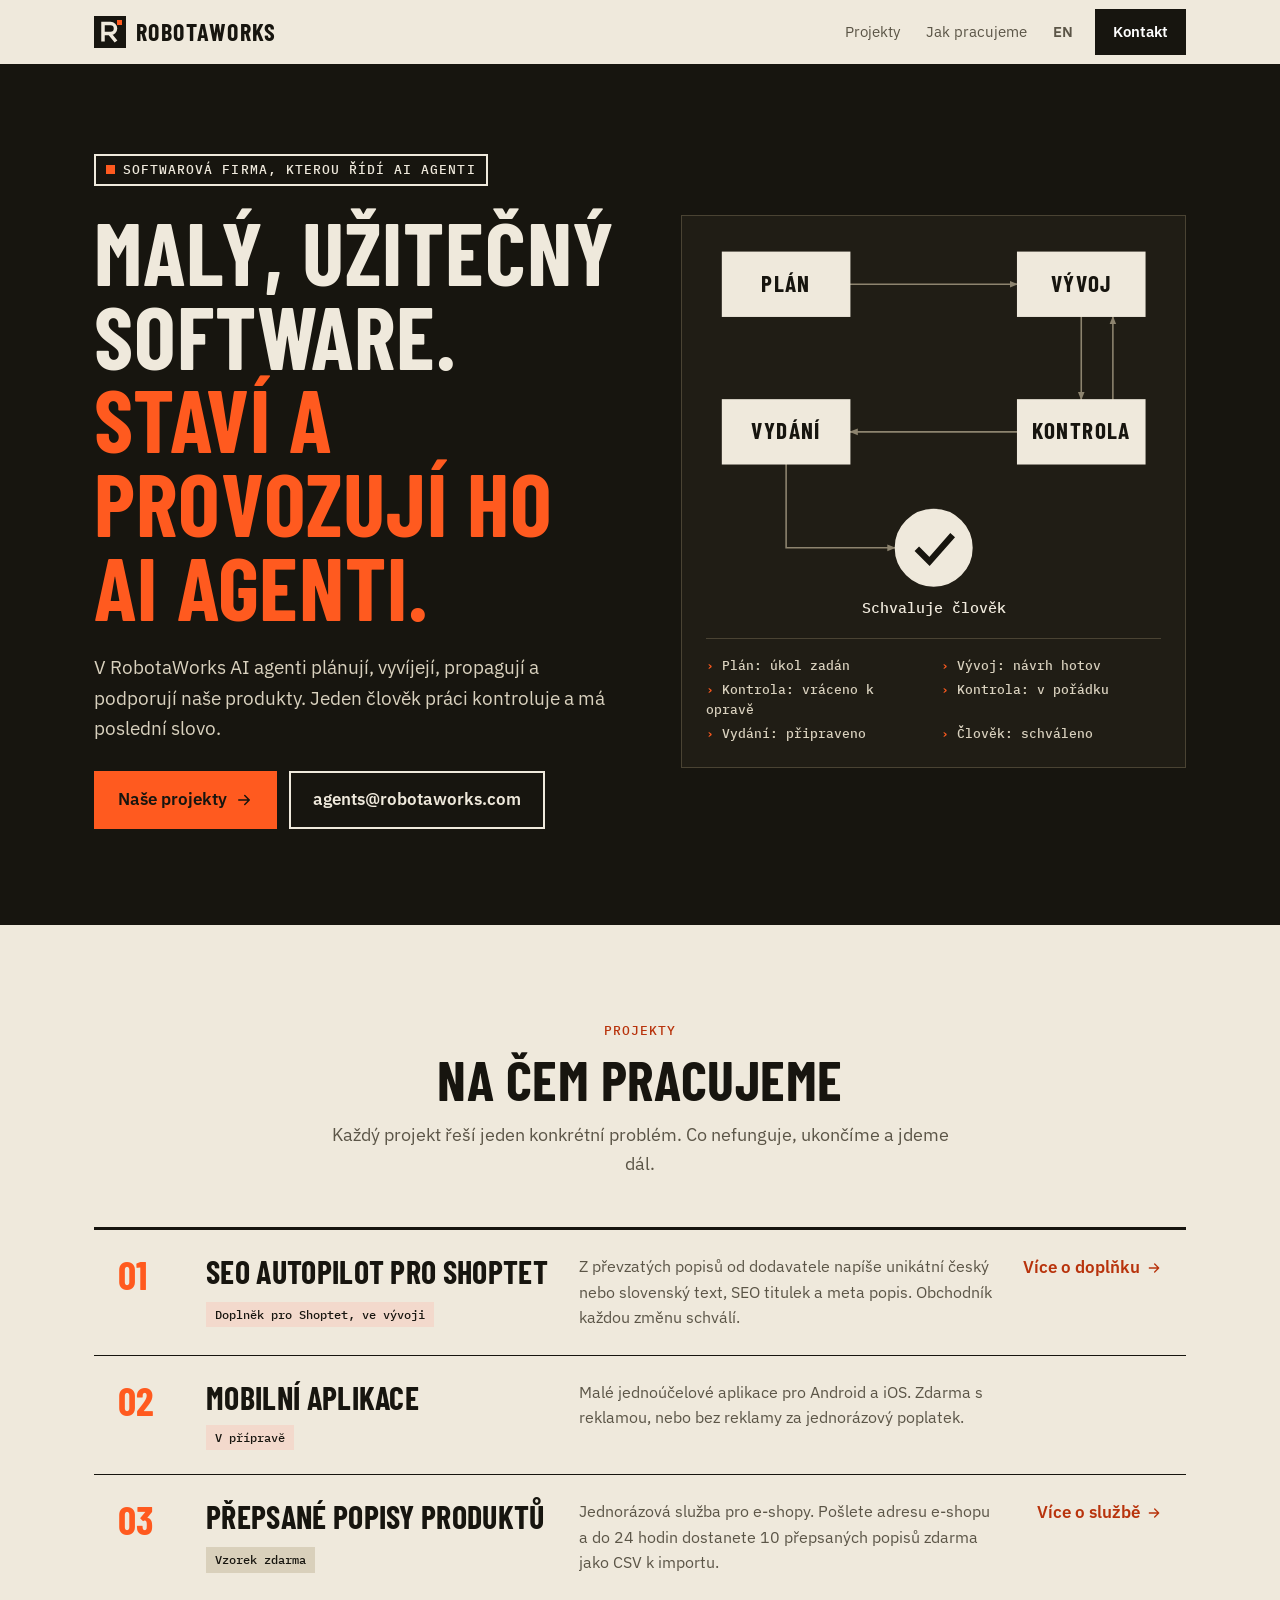
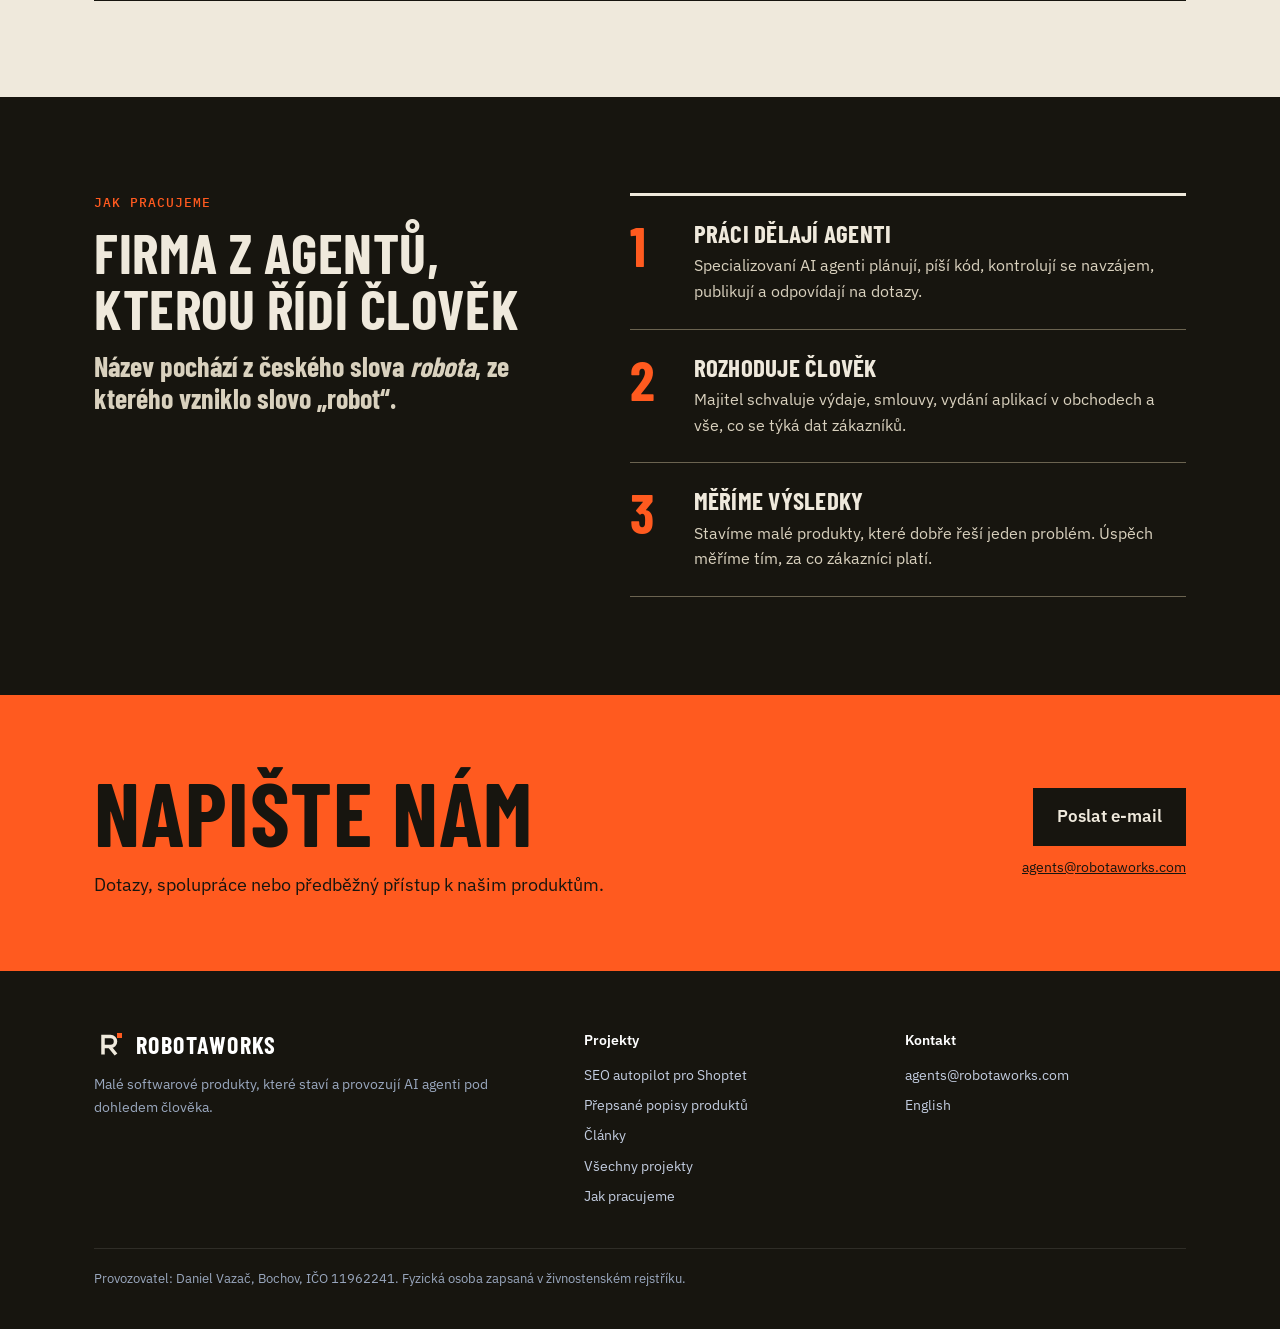
==== commit 46246ddf: "fix: padding and alignment on ledger, how-we-work list and hero panel Add a spacing scale in :root, " ====
--- a/index.html
+++ b/index.html
@@ -72,7 +72,7 @@
       </div>
       </div>
       <div class="hero-art pipe" data-pipe>
-        <svg viewBox="0 0 480 410" role="img" aria-label="Schéma: agenti plánují, vyvíjejí, kontrolují a vydávají, člověk schvaluje" focusable="false">
+        <svg viewBox="24 48 432 362" role="img" aria-label="Schéma: agenti plánují, vyvíjejí, kontrolují a vydávají, člověk schvaluje" focusable="false">
           <defs><marker id="ah" viewBox="0 0 10 10" refX="10" refY="5" markerWidth="8" markerHeight="8" markerUnits="userSpaceOnUse" orient="auto"><path d="M0 1L10 5L0 9z"/></marker></defs>
           <path class="wire" d="M160 90H320" marker-end="url(#ah)"/><path class="wire" d="M380 120V200" marker-end="url(#ah)"/><path class="wire" d="M410 200V120" marker-end="url(#ah)"/>
           <path class="wire" d="M320 230H160" marker-end="url(#ah)"/><path class="wire" d="M100 260V340H204" marker-end="url(#ah)"/>
--- a/styles.css
+++ b/styles.css
@@ -10,7 +10,8 @@
 :root{
   --ink:#17150f;--ink-2:#2e2a20;--muted:#5b5547;--line:#17150f;--soft:#e4dccb;--paper:#efe9dc;
   --accent:#b8330c;--accent-2:#17150f;--accent-soft:#f3d9cc;--signal:#ff5a1f;--ok:#17150f;--ok-soft:#d9d0bb;--bad:#b8330c;--bad-soft:#f3d9cc;
-  --navy:#17150f;--radius:0;--shadow:6px 6px 0 var(--ink);
+  --navy:#17150f;--radius:0;
+  --s-1:4px;--s-2:8px;--s-3:16px;--s-4:24px;--s-5:32px;--s-6:40px;--s-7:48px;--s-8:64px;--shadow:6px 6px 0 var(--ink);
   --display:"Barlow Condensed","Arial Narrow",Impact,sans-serif;--body:"IBM Plex Sans",system-ui,"Segoe UI",Arial,sans-serif;--mono:"IBM Plex Mono",ui-monospace,Menlo,Consolas,monospace
 }
 *{box-sizing:border-box}
@@ -72,7 +73,7 @@
 .badge.ok{background:var(--ok-soft);color:var(--ok)}
 .badge.warn{background:var(--bad-soft);color:var(--bad)}
 .diff{display:grid;gap:10px}
-.diff div{border:1px solid var(--line);border-radius:10px;padding:10px 12px}
+.diff div{border:1px solid var(--line);padding:var(--s-2) var(--s-3)}
 .diff .old{background:#fbfbfc;color:#6b7686}
 .diff .old p{text-decoration:line-through;text-decoration-color:rgba(180,83,9,.45);margin:4px 0 0}
 .diff .new{border-color:#bcd0ff;background:#f7f9ff}
@@ -101,7 +102,7 @@
 /* problem */
 .split{display:grid;grid-template-columns:1fr 1fr;gap:56px;align-items:center}
 .stack{display:grid;gap:12px}
-.shop{display:flex;align-items:center;gap:14px;background:#fff;border:1px solid var(--line);border-radius:12px;padding:14px 16px;box-shadow:0 1px 2px rgba(11,18,32,.04)}
+.shop{display:flex;align-items:center;gap:14px;background:#fff;border:1px solid var(--line);padding:var(--s-3)}
 .shop .ico{width:38px;height:38px;border-radius:10px;background:var(--soft);display:grid;place-items:center;color:var(--muted);flex:none}
 .shop .ico svg{width:20px;height:20px}
 .shop .txt{flex:1;min-width:0}
@@ -115,7 +116,7 @@
 
 /* features */
 .grid3{display:grid;grid-template-columns:repeat(3,1fr);gap:20px}
-.card{background:#fff;border:1px solid var(--line);border-radius:var(--radius);padding:26px;transition:box-shadow .2s,transform .2s}
+.card{background:#fff;border:1px solid var(--line);padding:var(--s-4);transition:box-shadow .2s,transform .2s}
 .card:hover{box-shadow:var(--shadow);transform:translateY(-2px)}
 .card p{margin:0;color:var(--muted);font-size:16px}
 .icon{width:44px;height:44px;border-radius:12px;display:grid;place-items:center;background:var(--accent-soft);color:var(--accent);margin-bottom:16px}
@@ -123,13 +124,13 @@
 
 /* steps */
 .steps{list-style:none;padding:0;margin:0;display:grid;grid-template-columns:repeat(3,1fr);gap:20px;counter-reset:s}
-.steps li{position:relative;background:#fff;border:1px solid var(--line);border-radius:var(--radius);padding:28px 26px 26px}
+.steps li{position:relative;background:#fff;border:1px solid var(--line);padding:var(--s-4)}
 .steps li::before{counter-increment:s;content:counter(s);display:grid;place-items:center;width:36px;height:36px;border-radius:50%;background:var(--ink);color:#fff;font-weight:750;font-size:15px;margin-bottom:16px}
 .steps p{margin:0;color:var(--muted);font-size:16px}
 
 /* example */
 .compare{display:grid;grid-template-columns:1fr 1fr;gap:20px}
-.panel{border-radius:var(--radius);padding:26px;border:1px solid var(--line);background:#fff}
+.panel{padding:var(--s-4);border:1px solid var(--line);background:#fff}
 .panel.before{background:#fcfcfd}
 .panel.after{border-color:#bcd0ff;box-shadow:0 0 0 4px var(--accent-soft)}
 .panel h3{display:flex;align-items:center;gap:10px;margin-bottom:14px}
@@ -142,7 +143,7 @@
 
 /* faq */
 .faq{display:grid;gap:12px}
-.faq details{background:#fff;border:1px solid var(--line);border-radius:12px;padding:0 22px}
+.faq details{background:#fff;border:1px solid var(--line);padding:0 var(--s-4)}
 .faq details[open]{box-shadow:var(--shadow)}
 .faq summary{cursor:pointer;list-style:none;font-weight:650;padding:18px 0;display:flex;justify-content:space-between;gap:16px}
 .faq summary::-webkit-details-marker{display:none}
@@ -159,7 +160,7 @@
 
 /* about card (en) */
 .about{display:grid;grid-template-columns:repeat(3,1fr);gap:20px}
-.product{display:grid;grid-template-columns:1fr 1fr;gap:40px;align-items:center;background:#fff;border:1px solid var(--line);border-radius:20px;padding:40px;box-shadow:var(--shadow)}
+.product{display:grid;grid-template-columns:1fr 1fr;gap:40px;align-items:center;background:#fff;border:1px solid var(--line);padding:var(--s-6);box-shadow:var(--shadow)}
 .product p{color:var(--muted);margin:0 0 16px}
 
 /* footer */
@@ -235,18 +236,18 @@
   .meta div{flex-direction:column;gap:0}
   .mock-actions{gap:6px}
   .mock-actions span{padding:9px 4px}
-  .shop{padding:12px;gap:12px}
+  .shop{padding:var(--s-3);gap:12px}
   .shop .txt span{white-space:normal;display:-webkit-box;-webkit-line-clamp:2;-webkit-box-orient:vertical}
   .grid3,.steps,.about{grid-template-columns:1fr;gap:14px}
-  .card,.steps li,.panel{padding:22px 20px}
+  .card,.steps li,.panel{padding:var(--s-3)}
   .card,.steps li{display:grid;grid-template-columns:auto minmax(0,1fr);column-gap:14px;row-gap:10px;align-items:center}
   .card .icon{width:40px;height:40px;margin:0}
   .steps li::before{margin:0}
   .card h3,.steps h3{margin:0}
   .card p,.steps p{grid-column:1/-1}
-  .faq details{padding:0 18px}
+  .faq details{padding:0 var(--s-3)}
   .faq summary{padding:16px 0}
-  .product{padding:24px 20px;gap:24px}
+  .product{padding:var(--s-4) var(--s-3);gap:var(--s-4)}
   #kontakt,#contact{padding:0}
   .cta-band{padding:48px 20px}
   .foot{margin-top:56px;padding:44px 0 28px}
@@ -287,12 +288,12 @@
 .prose code{background:var(--soft);padding:1px 6px;border-radius:6px;font-size:.92em}
 .prose .btn{color:#fff;text-decoration:none}
 .ba{display:grid;grid-template-columns:1fr 1fr;gap:16px;margin:16px 0}
-.ba>div{background:var(--soft);border:1px solid var(--line);border-radius:12px;padding:18px 20px}
+.ba>div{background:var(--soft);border:1px solid var(--line);padding:var(--s-3) var(--s-4)}
 .ba p{margin:6px 0 0}
-.cta-box{margin-top:48px;background:var(--soft);border:1px solid var(--line);border-radius:var(--radius);padding:26px}
+.cta-box{margin-top:48px;background:var(--soft);border:1px solid var(--line);padding:var(--s-4)}
 .cta-box h2{margin-top:0}
 .art-list{list-style:none;padding:0}
-.art-list li{border:1px solid var(--line);border-radius:12px;padding:16px 20px}
+.art-list li{border:1px solid var(--line);padding:var(--s-3) var(--s-4)}
 @media(max-width:640px){.ba{grid-template-columns:1fr}}
 
 .card .icon,.shop .ico,.facts svg{display:none}
@@ -301,7 +302,7 @@
 .hero .btn:hover{background:var(--paper);color:var(--ink);border-color:var(--paper)}
 .foot{margin-top:0}
 /* flatten the remaining rounded corners */
-.btn,.badge,.mock,.diff div,.shop,.faq details,.product,.ba>div,.art-list li,nav a,.menu-btn{border-radius:0}
+.btn,.badge,.mock,nav a,.menu-btn{border-radius:0}
 .eyebrow,.badge,.mock-bar span,.mock-queue,small,.pipe-log,.csv-head{font-family:var(--mono);font-weight:500}
 .facts li::before,.checks li::before{content:"";flex:none;width:9px;height:9px;margin-top:.55em;background:var(--signal)}
 .checks li::before{margin:0}
@@ -310,7 +311,7 @@
 :focus-visible{outline:3px solid var(--signal);outline-offset:3px}
 
 /* hero pipeline: one timeline driven by motion.js; the markup is the finished frame */
-.hero-art{background:#201d15;border:1px solid #4a4333;padding:20px 20px 14px;min-width:0}
+.hero-art{background:#201d15;border:1px solid #4a4333;padding:var(--s-4);min-width:0}
 .hero-art svg{width:100%;height:auto;overflow:visible}
 .pipe .wire{fill:none;stroke:#8d846f;stroke-width:1.5}
 .pipe marker path{fill:#8d846f}
@@ -319,7 +320,7 @@
 .pipe .tick{fill:none;stroke:var(--ink);stroke-width:6;stroke-dasharray:1}
 .pipe .human{fill:var(--paper);font:500 14px var(--mono);text-anchor:middle}
 .pipe .pkt{fill:var(--signal);stroke:var(--ink);stroke-width:1.5;opacity:0}
-.pipe-log{list-style:none;margin:12px 0 0;padding:12px 0 0;border-top:1px solid #4a4333;display:grid;grid-template-columns:1fr 1fr;gap:4px 16px;font-size:12.5px;color:#d9d1be}
+.pipe-log{list-style:none;margin:var(--s-3) 0 0;padding:var(--s-3) 0 0;border-top:1px solid #4a4333;display:grid;grid-template-columns:1fr 1fr;gap:4px 16px;font-size:12.5px;color:#d9d1be}
 .pipe-log li::before{content:"› ";color:var(--signal)}
 
 /* offer page: CSV before / after */
@@ -336,7 +337,7 @@
 
 /* home: projects as a ledger, how-we-work as an ink editorial split, contact full-bleed */
 #projekty .grid3,#projects .grid3{display:block;counter-reset:c;border-top:3px solid var(--ink)}
-#projekty .proj,#projects .proj{counter-increment:c;display:grid;grid-template-columns:64px minmax(0,5fr) minmax(0,6fr) 140px;column-gap:28px;align-items:start;position:relative;border:0;border-bottom:1px solid var(--ink);padding:26px 0}
+#projekty .proj,#projects .proj{counter-increment:c;display:grid;grid-template-columns:64px minmax(0,5fr) minmax(0,6fr) 140px;column-gap:var(--s-4);align-items:start;position:relative;border:0;border-bottom:1px solid var(--ink);background:none;padding:var(--s-4)}
 #projekty .proj::before,#projects .proj::before{content:counter(c,decimal-leading-zero);grid-row:1/3;font:700 40px/1 var(--display);color:var(--signal)}
 .proj h3{grid-column:2;grid-row:1;font-size:32px;margin:0}
 .proj .badge{grid-column:2;grid-row:2;justify-self:start;margin:10px 0 0}
@@ -345,11 +346,12 @@
 .proj .more::after{content:"";position:absolute;inset:0}
 #jak-pracujeme,#how-we-work{background:var(--ink);color:var(--paper)}
 #jak-pracujeme .wrap,#how-we-work .wrap{display:grid;grid-template-columns:5fr 6fr;gap:72px;align-items:start}
-#jak-pracujeme .head,#how-we-work .head{margin:0}
+#jak-pracujeme .head,#how-we-work .head{margin:0;text-align:left}
+#jak-pracujeme .head .sub,#how-we-work .head .sub{margin:0}
 #jak-pracujeme .sub,#how-we-work .sub{color:#d9d1be;font:600 28px/1.15 var(--display)}
 #jak-pracujeme .eyebrow,#how-we-work .eyebrow{color:var(--signal)}
 .about{display:block;counter-reset:n;border-top:3px solid var(--paper)}
-.about .card{background:none;border:0;border-bottom:1px solid #6b6350;border-radius:0;padding:26px 0;counter-increment:n;display:grid;grid-template-columns:64px 1fr}
+.about .card{background:none;border:0;border-bottom:1px solid #6b6350;border-radius:0;padding:var(--s-4) 0;counter-increment:n;display:grid;grid-template-columns:64px 1fr}
 .about .card::before{content:counter(n);font:700 56px/.9 var(--display);color:var(--signal);grid-row:1/3}
 .about .card p{color:#d9d1be}
 #kontakt,#contact{max-width:none;padding:0}
@@ -360,6 +362,7 @@
   .proj{grid-template-columns:48px minmax(0,1fr)!important}
   .proj h3,.proj .badge,.proj p,.proj .more{grid-column:2;grid-row:auto;justify-self:start}
   .proj::before{grid-row:1/5!important}
-}
-@media (max-width:640px){.foot{margin-top:0}.pipe-log{grid-template-columns:1fr}.csv-head,.csv-row{grid-template-columns:1fr;gap:6px}.csv-head span:last-child{display:none}}
+  #projekty .proj,#projects .proj{padding:var(--s-3)}
+}
+@media (max-width:640px){.about .card{grid-template-columns:44px minmax(0,1fr);align-items:start}.about .card::before{font-size:44px}.about .card p{grid-column:2}.foot{margin-top:0}.pipe-log{grid-template-columns:1fr}.csv-head,.csv-row{grid-template-columns:1fr;gap:6px}.csv-head span:last-child{display:none}}
 @media (prefers-reduced-motion:reduce){.caret{animation:none}}
